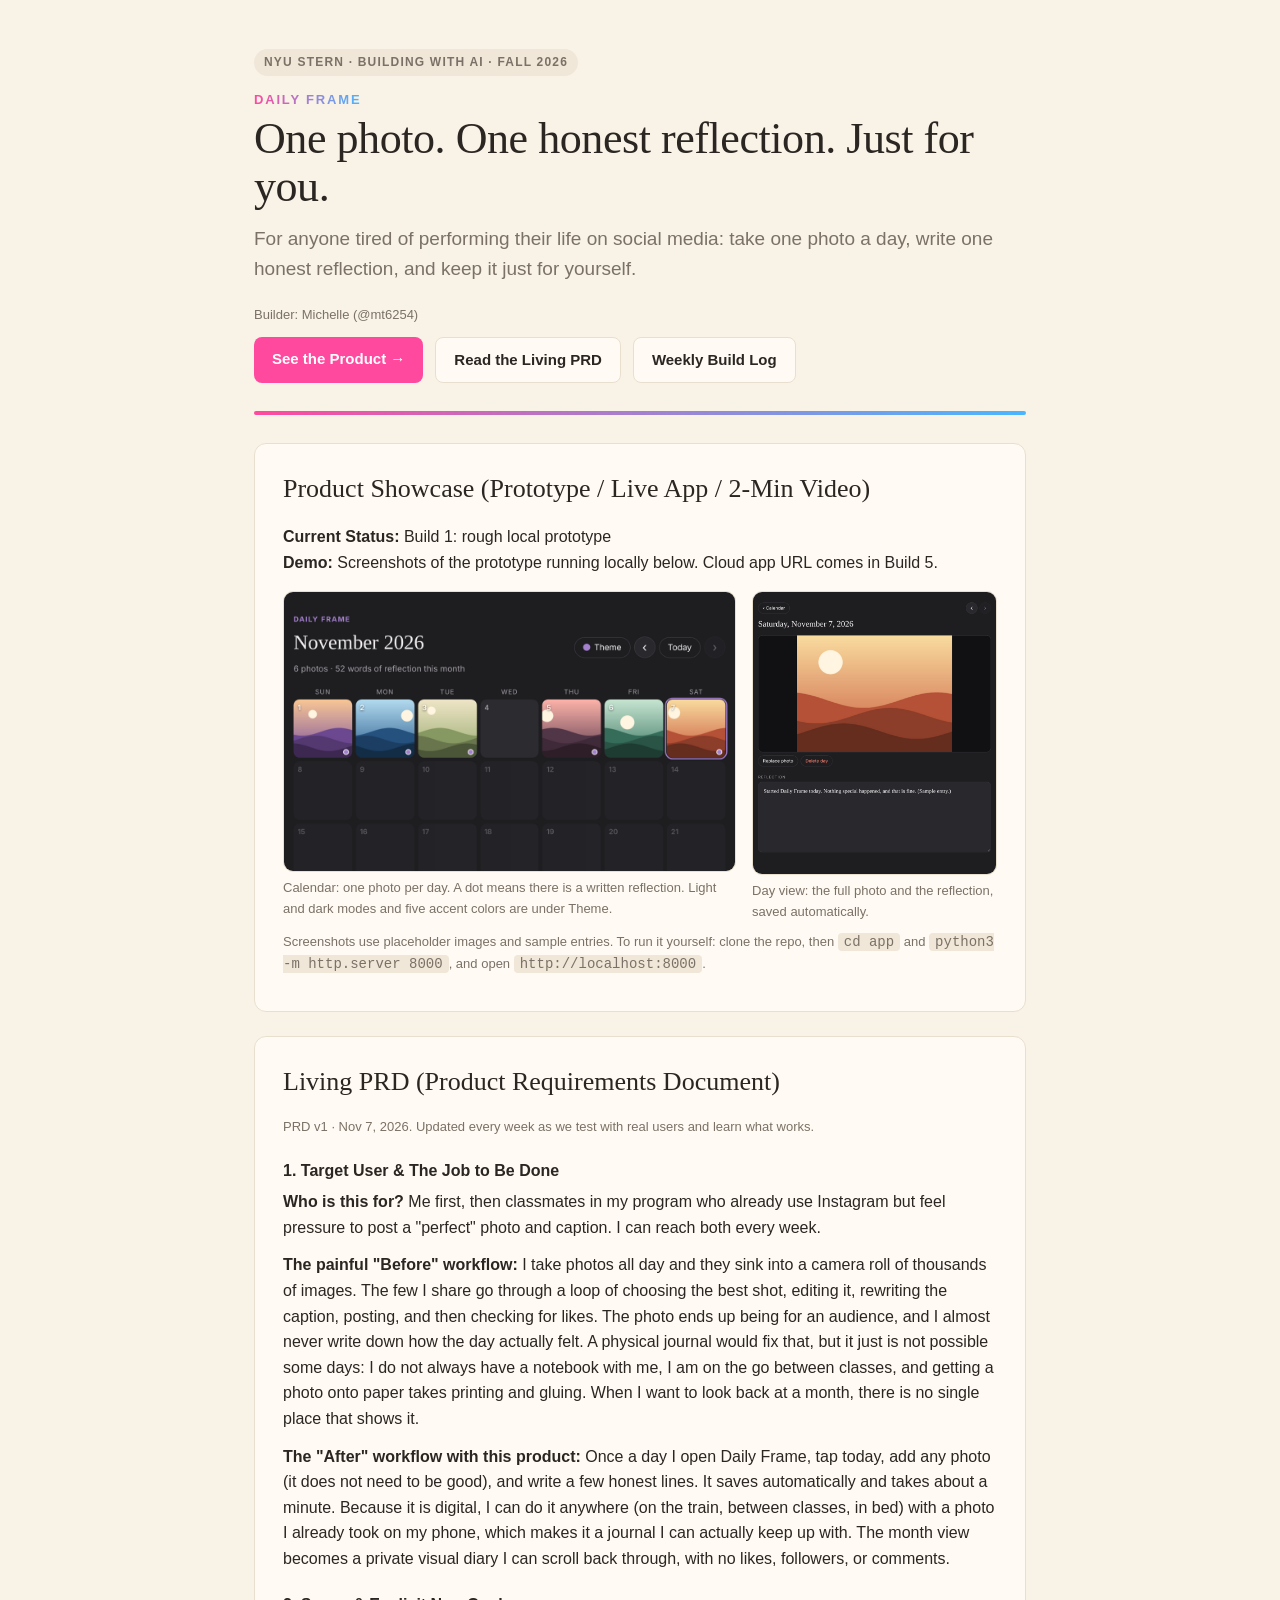
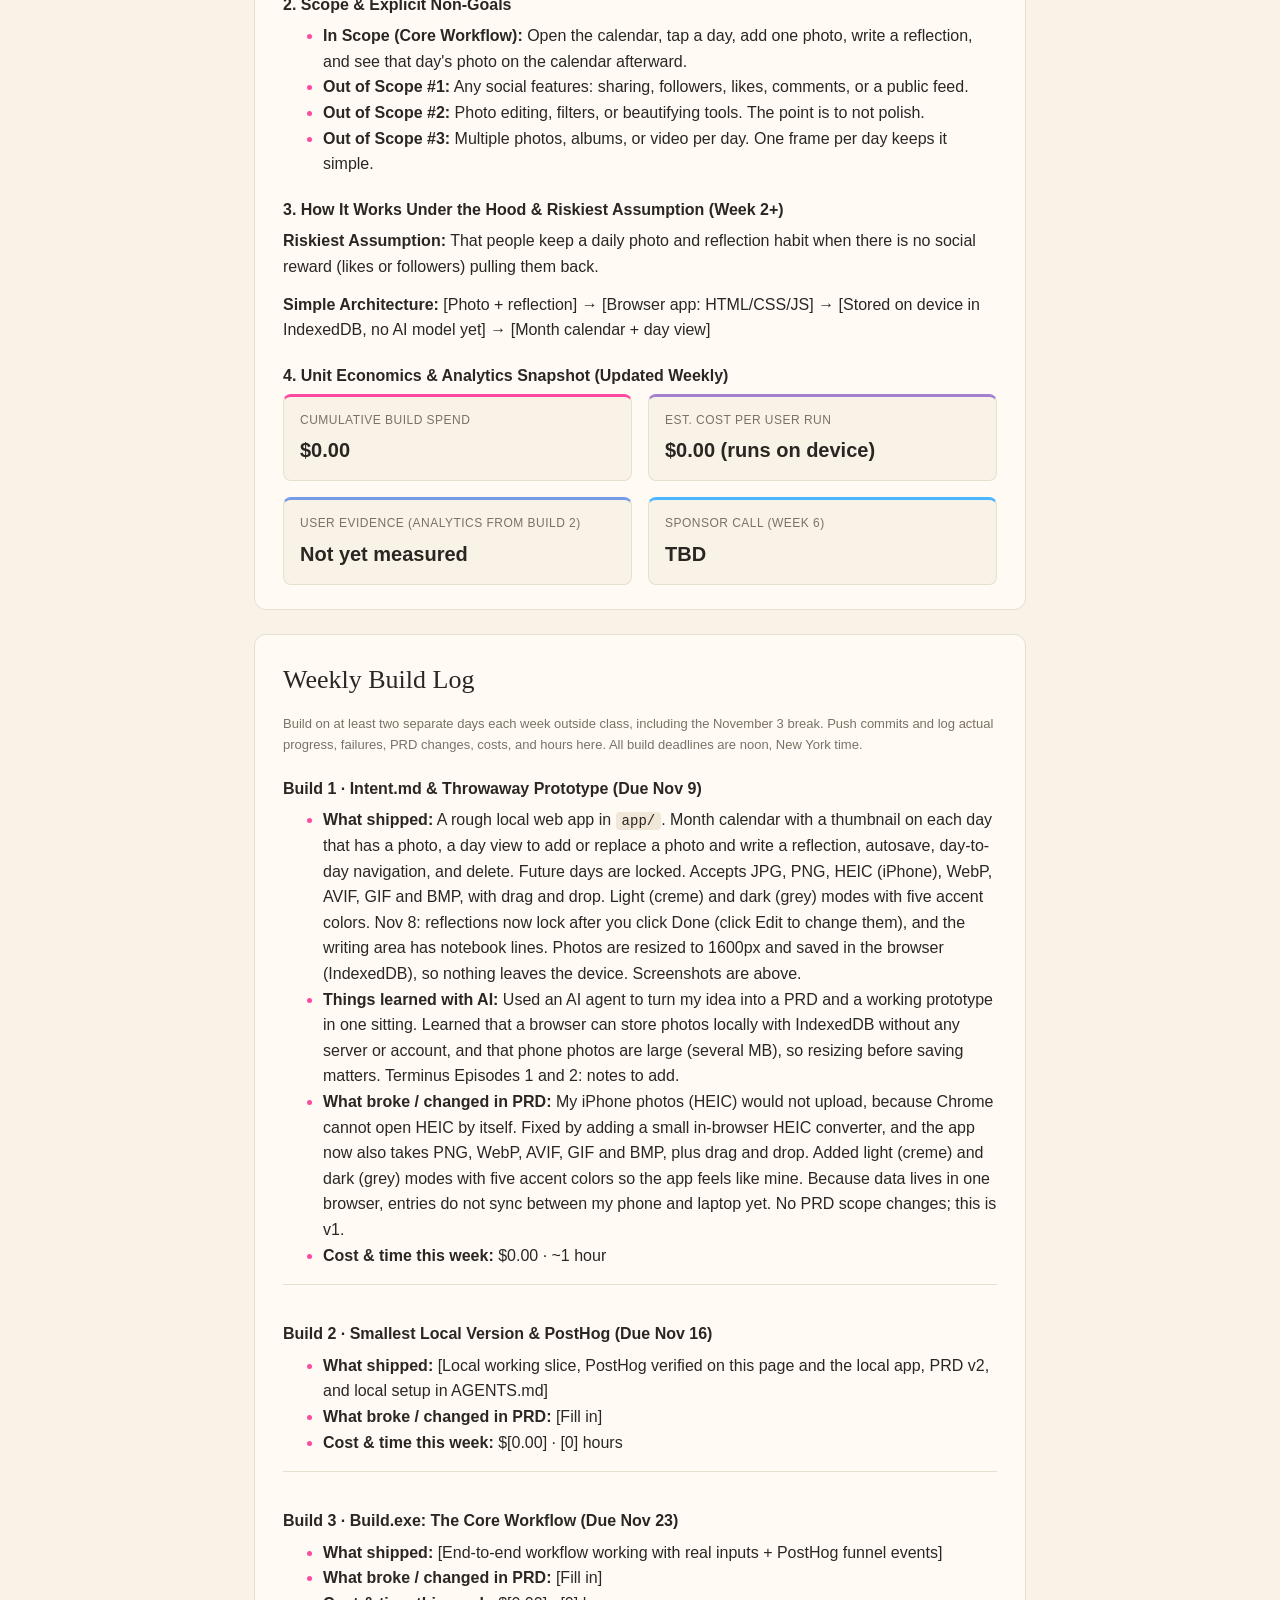
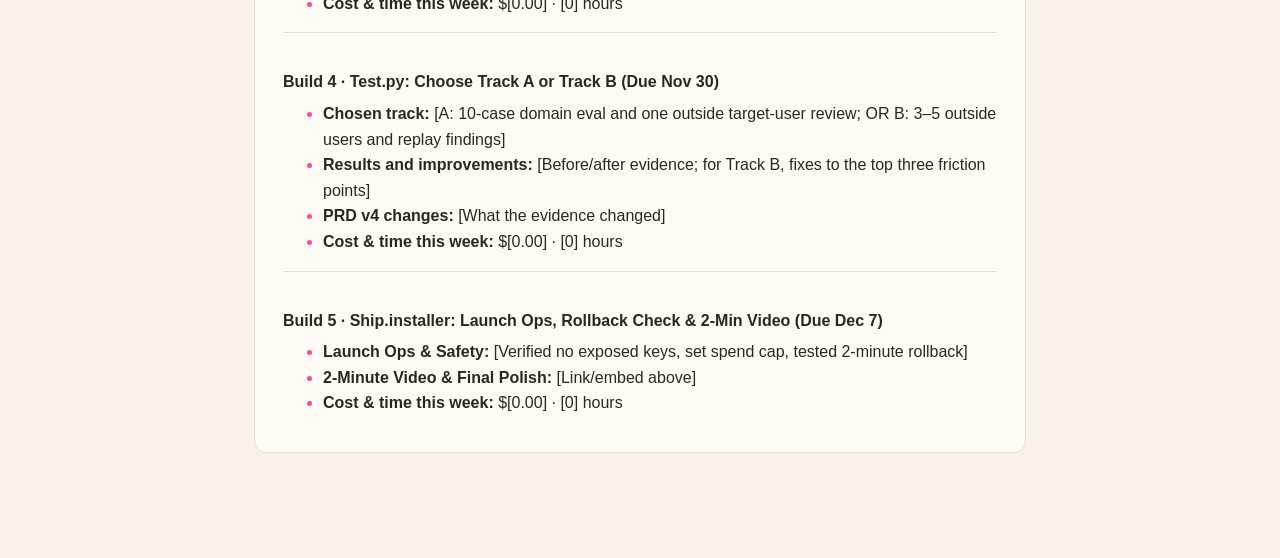
==== docs/index.html @ ed1adffe "Build log: Nov 8 reflection lock and notebook lines" ====
<!DOCTYPE html>
<html lang="en">
<head>
<meta charset="UTF-8" />
<meta name="viewport" content="width=device-width, initial-scale=1.0" />
<title>Daily Frame · Building with AI (Fall 2026)</title>

<!-- Week 1: create your PostHog account only.
Build 2: paste your project's current PostHog web snippet here,
then install analytics in the local app and verify events. -->

<style>
/* Matches the Daily Frame app: creme light mode, dark grey dark mode,
   palette https://coolors.co/ff499e-d264b6-a480cf-779be7-49b6ff */
:root {
--pink: #FF499E;
--orchid: #D264B6;
--lavender: #A480CF;
--blue: #779BE7;
--sky: #49B6FF;
--rainbow: linear-gradient(90deg, var(--pink), var(--orchid), var(--lavender), var(--blue), var(--sky));
--bg: #f8f2e7;
--card: #fffbf4;
--text: #2b2622;
--muted: #7b7166;
--border: #e9dfcf;
--accent: var(--pink);
--tag-bg: #f0e7d8;
--code-bg: #f0e7d8;
--btn-text: #fff;
color-scheme: light;
}
@media (prefers-color-scheme: dark) {
:root {
--bg: #1e1e21;
--card: #29292d;
--text: #f2eff1;
--muted: #a39ea6;
--border: #3a3a40;
--tag-bg: #2b2b30;
--code-bg: #34343a;
--btn-text: #1e1e21;
color-scheme: dark;
}
}
* { box-sizing: border-box; }
body {
margin: 0;
font-family: -apple-system, BlinkMacSystemFont, "DM Sans", "Segoe UI", Roboto, sans-serif;
background: var(--bg);
color: var(--text);
line-height: 1.6;
}
.container {
max-width: 820px;
margin: 0 auto;
padding: 48px 24px 80px;
}
header {
padding-bottom: 28px;
}
.eyebrow {
display: inline-block;
font-size: 12px;
font-weight: 700;
text-transform: uppercase;
letter-spacing: 0.1em;
background: var(--tag-bg);
color: var(--muted);
padding: 4px 10px;
border-radius: 999px;
margin-bottom: 14px;
}
.brand {
display: block;
font-size: 13px;
font-weight: 700;
letter-spacing: 0.14em;
text-transform: uppercase;
background: var(--rainbow);
-webkit-background-clip: text;
background-clip: text;
color: transparent;
width: fit-content;
margin-bottom: 4px;
}
h1, h2 {
font-family: Georgia, "Times New Roman", serif;
font-weight: 400;
}
h1 {
font-size: 44px;
line-height: 1.1;
margin: 0 0 12px;
letter-spacing: -0.01em;
}
.rainbow-bar {
height: 4px;
border-radius: 999px;
background: var(--rainbow);
margin-bottom: 28px;
}
.tagline {
font-size: 19px;
color: var(--muted);
margin: 0 0 20px;
}
.cta-row {
display: flex;
gap: 12px;
flex-wrap: wrap;
}
.btn {
display: inline-block;
padding: 10px 18px;
border-radius: 8px;
font-weight: 600;
font-size: 15px;
text-decoration: none;
background: var(--accent);
color: var(--btn-text);
font-weight: 700;
}
.btn-secondary {
background: var(--card);
color: var(--text);
border: 1px solid var(--border);
}
section {
background: var(--card);
border: 1px solid var(--border);
border-radius: 12px;
padding: 24px 28px;
margin-bottom: 24px;
}
h2 {
font-size: 26px;
margin: 0 0 14px;
}
h3 {
font-size: 16px;
margin: 20px 0 6px;
}
p, ul {
margin: 0 0 12px;
color: var(--text);
}
a { color: var(--accent); }
li::marker { color: var(--accent); }
.grid-2 {
display: grid;
grid-template-columns: repeat(auto-fit, minmax(240px, 1fr));
gap: 16px;
}
.stat-box {
border: 1px solid var(--border);
border-radius: 8px;
padding: 14px 16px;
background: var(--bg);
}
.stat-label {
font-size: 12px;
color: var(--muted);
text-transform: uppercase;
letter-spacing: 0.04em;
}
.stat-value {
font-size: 20px;
font-weight: 700;
margin-top: 4px;
}
.log-entry {
border-top: 1px solid var(--border);
padding-top: 16px;
margin-top: 16px;
}
.log-entry:first-of-type {
border-top: none;
padding-top: 0;
margin-top: 0;
}
.meta {
font-size: 13px;
color: var(--muted);
}
.shots {
display: grid;
grid-template-columns: repeat(auto-fit, minmax(240px, 1fr));
gap: 16px;
margin: 16px 0 8px;
}
.shots figure { margin: 0; }
.shots img {
width: 100%;
border: 1px solid var(--border);
border-radius: 10px;
display: block;
}
.shots figcaption { font-size: 13px; color: var(--muted); margin-top: 6px; }
code { background: var(--code-bg); padding: 1px 6px; border-radius: 4px; font-size: 14px; }
.stat-box:nth-child(1) { border-top: 3px solid var(--pink); }
.stat-box:nth-child(2) { border-top: 3px solid var(--lavender); }
.stat-box:nth-child(3) { border-top: 3px solid var(--blue); }
.stat-box:nth-child(4) { border-top: 3px solid var(--sky); }
.shots-pair { grid-template-columns: 1.85fr 1fr; align-items: start; }
@media (max-width: 600px) { .shots-pair { grid-template-columns: 1fr; } }
.shot-wide { margin: 16px 0 8px; }
.shot-wide img { width: 100%; border: 1px solid var(--border); border-radius: 10px; display: block; }
.shot-wide figcaption { font-size: 13px; color: var(--muted); margin-top: 6px; }
@media (max-width: 480px) {
h1 { font-size: 34px; }
section { padding: 20px 18px; }
}
</style>
</head>
<body>
<div class="container">
<!-- HERO / PRODUCT PITCH -->
<header>
<span class="eyebrow">NYU Stern · Building with AI · Fall 2026</span>
<span class="brand">Daily Frame</span>
<h1>One photo. One honest reflection. Just for you.</h1>
<p class="tagline">For anyone tired of performing their life on social media: take one photo a day, write one honest reflection, and keep it just for yourself.</p>
<p class="meta">Builder: Michelle (@mt6254)</p>
<div class="cta-row">
<a class="btn" href="#live-demo" onclick="window.posthog && posthog.capture('clicked_try_product')">See the Product →</a>
<a class="btn btn-secondary" href="#prd">Read the Living PRD</a>
<a class="btn btn-secondary" href="#build-log">Weekly Build Log</a>
</div>
</header>
<div class="rainbow-bar"></div>

<!-- DEMO / SCREENSHOT / VIDEO SHOWCASE -->
<section id="live-demo">
<h2>Product Showcase (Prototype / Live App / 2-Min Video)</h2>
<p>
<strong>Current Status:</strong> Build 1: rough local prototype<br />
<strong>Demo:</strong> Screenshots of the prototype running locally below. Cloud app URL comes in Build 5.
</p>
<div class="shots shots-pair">
<figure>
<a href="app-calendar-dark.png"><img src="app-calendar-dark.png" alt="Daily Frame calendar landing page in dark mode, showing a photo thumbnail on each day that has an entry" /></a>
<figcaption>Calendar: one photo per day. A dot means there is a written reflection. Light and dark modes and five accent colors are under Theme.</figcaption>
</figure>
<figure>
<a href="app-day-dark.png"><img src="app-day-dark.png" alt="Daily Frame day view in dark mode showing the full photo with a reflection underneath" /></a>
<figcaption>Day view: the full photo and the reflection, saved automatically.</figcaption>
</figure>
</div>
<p class="meta">Screenshots use placeholder images and sample entries. To run it yourself: clone the repo, then <code>cd app</code> and <code>python3 -m http.server 8000</code>, and open <code>http://localhost:8000</code>.</p>
</section>

<!-- LIVING PRD (Updated every week!) -->
<section id="prd">
<h2>Living PRD (Product Requirements Document)</h2>
<p class="meta">PRD v1 · Nov 7, 2026. Updated every week as we test with real users and learn what works.</p>

<h3>1. Target User & The Job to Be Done</h3>
<p><strong>Who is this for?</strong> Me first, then classmates in my program who already use Instagram but feel pressure to post a "perfect" photo and caption. I can reach both every week.</p>
<p><strong>The painful "Before" workflow:</strong> I take photos all day and they sink into a camera roll of thousands of images. The few I share go through a loop of choosing the best shot, editing it, rewriting the caption, posting, and then checking for likes. The photo ends up being for an audience, and I almost never write down how the day actually felt. A physical journal would fix that, but it just is not possible some days: I do not always have a notebook with me, I am on the go between classes, and getting a photo onto paper takes printing and gluing. When I want to look back at a month, there is no single place that shows it.</p>
<p><strong>The "After" workflow with this product:</strong> Once a day I open Daily Frame, tap today, add any photo (it does not need to be good), and write a few honest lines. It saves automatically and takes about a minute. Because it is digital, I can do it anywhere (on the train, between classes, in bed) with a photo I already took on my phone, which makes it a journal I can actually keep up with. The month view becomes a private visual diary I can scroll back through, with no likes, followers, or comments.</p>

<h3>2. Scope & Explicit Non-Goals</h3>
<ul>
<li><strong>In Scope (Core Workflow):</strong> Open the calendar, tap a day, add one photo, write a reflection, and see that day's photo on the calendar afterward.</li>
<li><strong>Out of Scope #1:</strong> Any social features: sharing, followers, likes, comments, or a public feed.</li>
<li><strong>Out of Scope #2:</strong> Photo editing, filters, or beautifying tools. The point is to not polish.</li>
<li><strong>Out of Scope #3:</strong> Multiple photos, albums, or video per day. One frame per day keeps it simple.</li>
</ul>

<h3>3. How It Works Under the Hood & Riskiest Assumption (Week 2+)</h3>
<p><strong>Riskiest Assumption:</strong> That people keep a daily photo and reflection habit when there is no social reward (likes or followers) pulling them back.</p>
<p><strong>Simple Architecture:</strong> [Photo + reflection] → [Browser app: HTML/CSS/JS] → [Stored on device in IndexedDB, no AI model yet] → [Month calendar + day view]</p>

<h3>4. Unit Economics & Analytics Snapshot (Updated Weekly)</h3>
<div class="grid-2">
<div class="stat-box">
<div class="stat-label">Cumulative Build Spend</div>
<div class="stat-value">$0.00</div>
</div>
<div class="stat-box">
<div class="stat-label">Est. Cost Per User Run</div>
<div class="stat-value">$0.00 (runs on device)</div>
</div>
<div class="stat-box">
<div class="stat-label">User Evidence (Analytics from Build 2)</div>
<div class="stat-value">Not yet measured</div>
</div>
<div class="stat-box">
<div class="stat-label">Sponsor Call (Week 6)</div>
<div class="stat-value">TBD</div>
</div>
</div>
</section>

<!-- WEEKLY BUILD LOG (Updated at least twice a week via Git commits) -->
<section id="build-log">
<h2>Weekly Build Log</h2>
<p class="meta">Build on at least two separate days each week outside class, including the November 3 break. Push commits and log actual progress, failures, PRD changes, costs, and hours here. All build deadlines are noon, New York time.</p>

<div class="log-entry">
<h3>Build 1 · Intent.md & Throwaway Prototype (Due Nov 9)</h3>
<ul>
<li><strong>What shipped:</strong> A rough local web app in <code>app/</code>. Month calendar with a thumbnail on each day that has a photo, a day view to add or replace a photo and write a reflection, autosave, day-to-day navigation, and delete. Future days are locked. Accepts JPG, PNG, HEIC (iPhone), WebP, AVIF, GIF and BMP, with drag and drop. Light (creme) and dark (grey) modes with five accent colors. Nov 8: reflections now lock after you click Done (click Edit to change them), and the writing area has notebook lines. Photos are resized to 1600px and saved in the browser (IndexedDB), so nothing leaves the device. Screenshots are above.</li>
<li><strong>Things learned with AI:</strong> Used an AI agent to turn my idea into a PRD and a working prototype in one sitting. Learned that a browser can store photos locally with IndexedDB without any server or account, and that phone photos are large (several MB), so resizing before saving matters. Terminus Episodes 1 and 2: notes to add.</li>
<li><strong>What broke / changed in PRD:</strong> My iPhone photos (HEIC) would not upload, because Chrome cannot open HEIC by itself. Fixed by adding a small in-browser HEIC converter, and the app now also takes PNG, WebP, AVIF, GIF and BMP, plus drag and drop. Added light (creme) and dark (grey) modes with five accent colors so the app feels like mine. Because data lives in one browser, entries do not sync between my phone and laptop yet. No PRD scope changes; this is v1.</li>
<li><strong>Cost & time this week:</strong> $0.00 · ~1 hour</li>
</ul>
</div>

<div class="log-entry">
<h3>Build 2 · Smallest Local Version & PostHog (Due Nov 16)</h3>
<ul>
<li><strong>What shipped:</strong> [Local working slice, PostHog verified on this page and the local app, PRD v2, and local setup in AGENTS.md]</li>
<li><strong>What broke / changed in PRD:</strong> [Fill in]</li>
<li><strong>Cost & time this week:</strong> $[0.00] · [0] hours</li>
</ul>
</div>

<div class="log-entry">
<h3>Build 3 · Build.exe: The Core Workflow (Due Nov 23)</h3>
<ul>
<li><strong>What shipped:</strong> [End-to-end workflow working with real inputs + PostHog funnel events]</li>
<li><strong>What broke / changed in PRD:</strong> [Fill in]</li>
<li><strong>Cost & time this week:</strong> $[0.00] · [0] hours</li>
</ul>
</div>

<div class="log-entry">
<h3>Build 4 · Test.py: Choose Track A or Track B (Due Nov 30)</h3>
<ul>
<li><strong>Chosen track:</strong> [A: 10-case domain eval and one outside target-user review; OR B: 3–5 outside users and replay findings]</li>
<li><strong>Results and improvements:</strong> [Before/after evidence; for Track B, fixes to the top three friction points]</li>
<li><strong>PRD v4 changes:</strong> [What the evidence changed]</li>
<li><strong>Cost & time this week:</strong> $[0.00] · [0] hours</li>
</ul>
</div>

<div class="log-entry">
<h3>Build 5 · Ship.installer: Launch Ops, Rollback Check & 2-Min Video (Due Dec 7)</h3>
<ul>
<li><strong>Launch Ops & Safety:</strong> [Verified no exposed keys, set spend cap, tested 2-minute rollback]</li>
<li><strong>2-Minute Video & Final Polish:</strong> [Link/embed above]</li>
<li><strong>Cost & time this week:</strong> $[0.00] · [0] hours</li>
</ul>
</div>
</section>
</div>
</body>
</html>
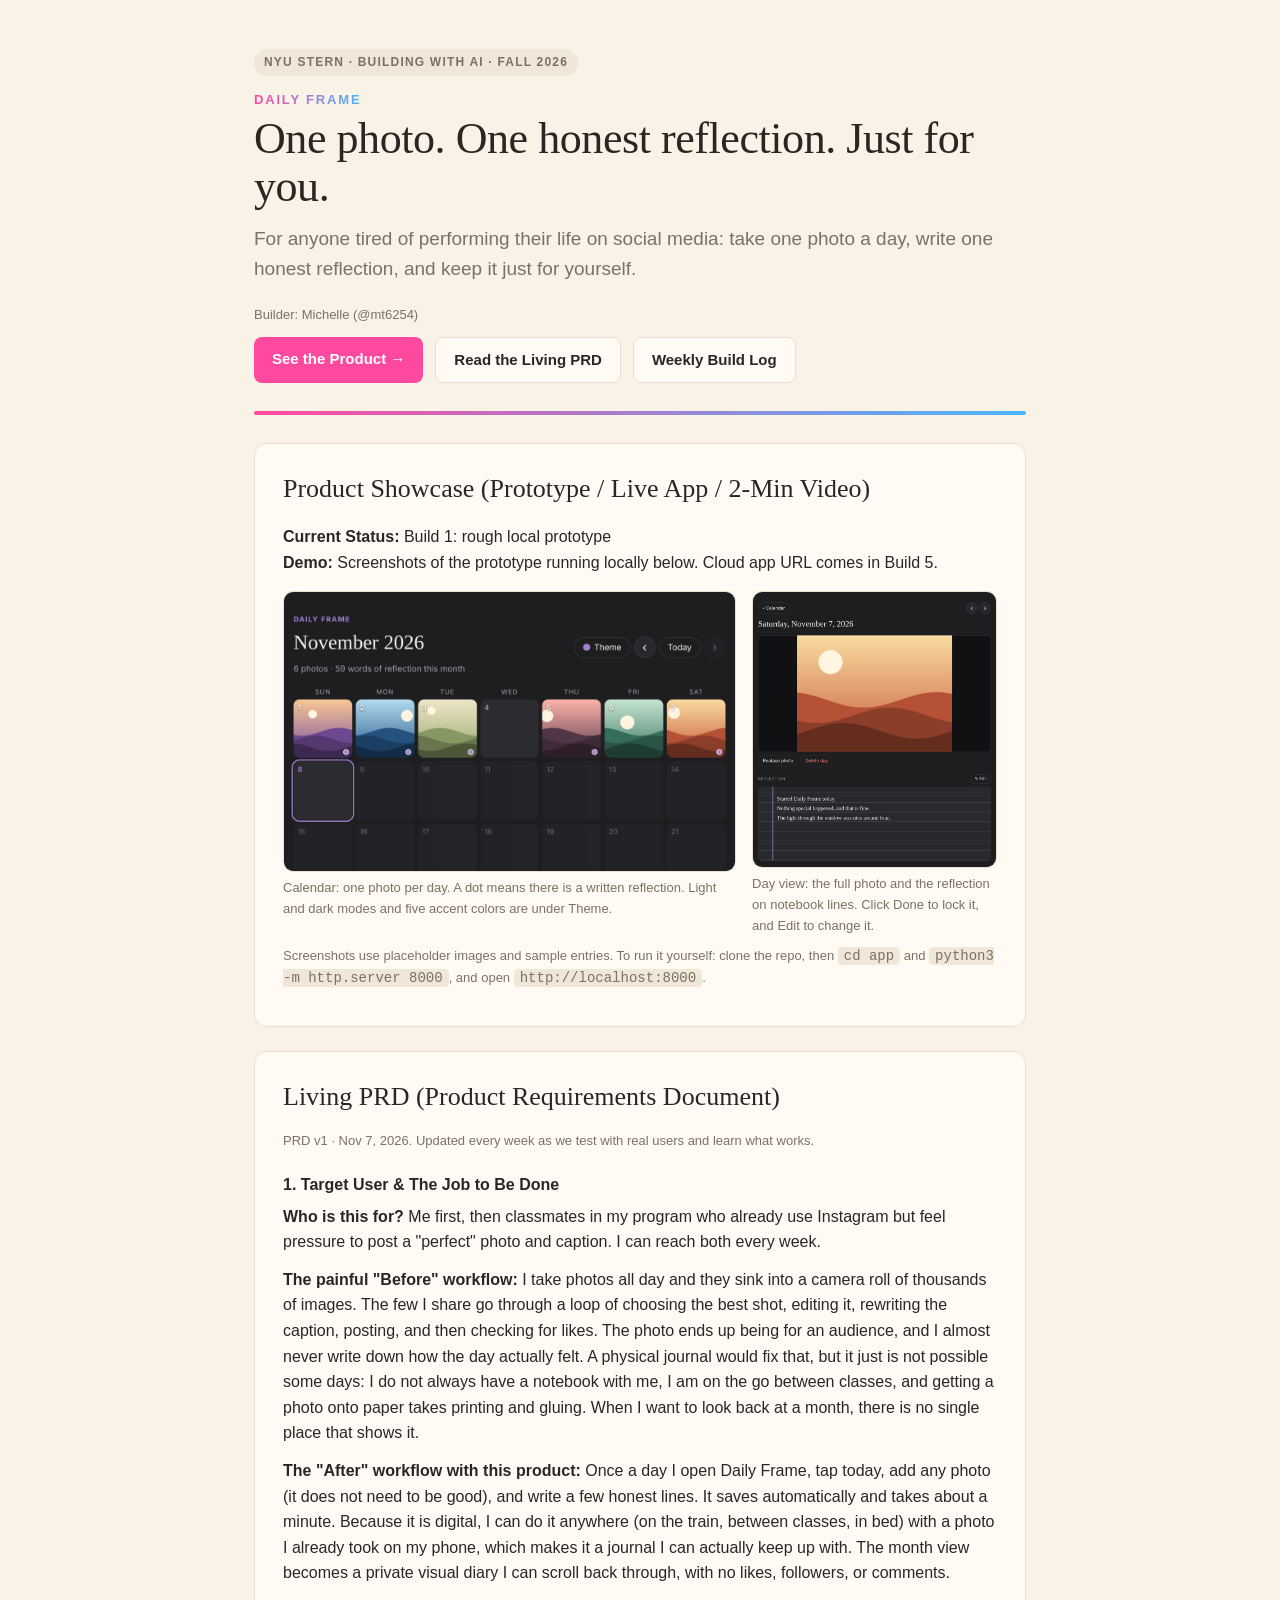
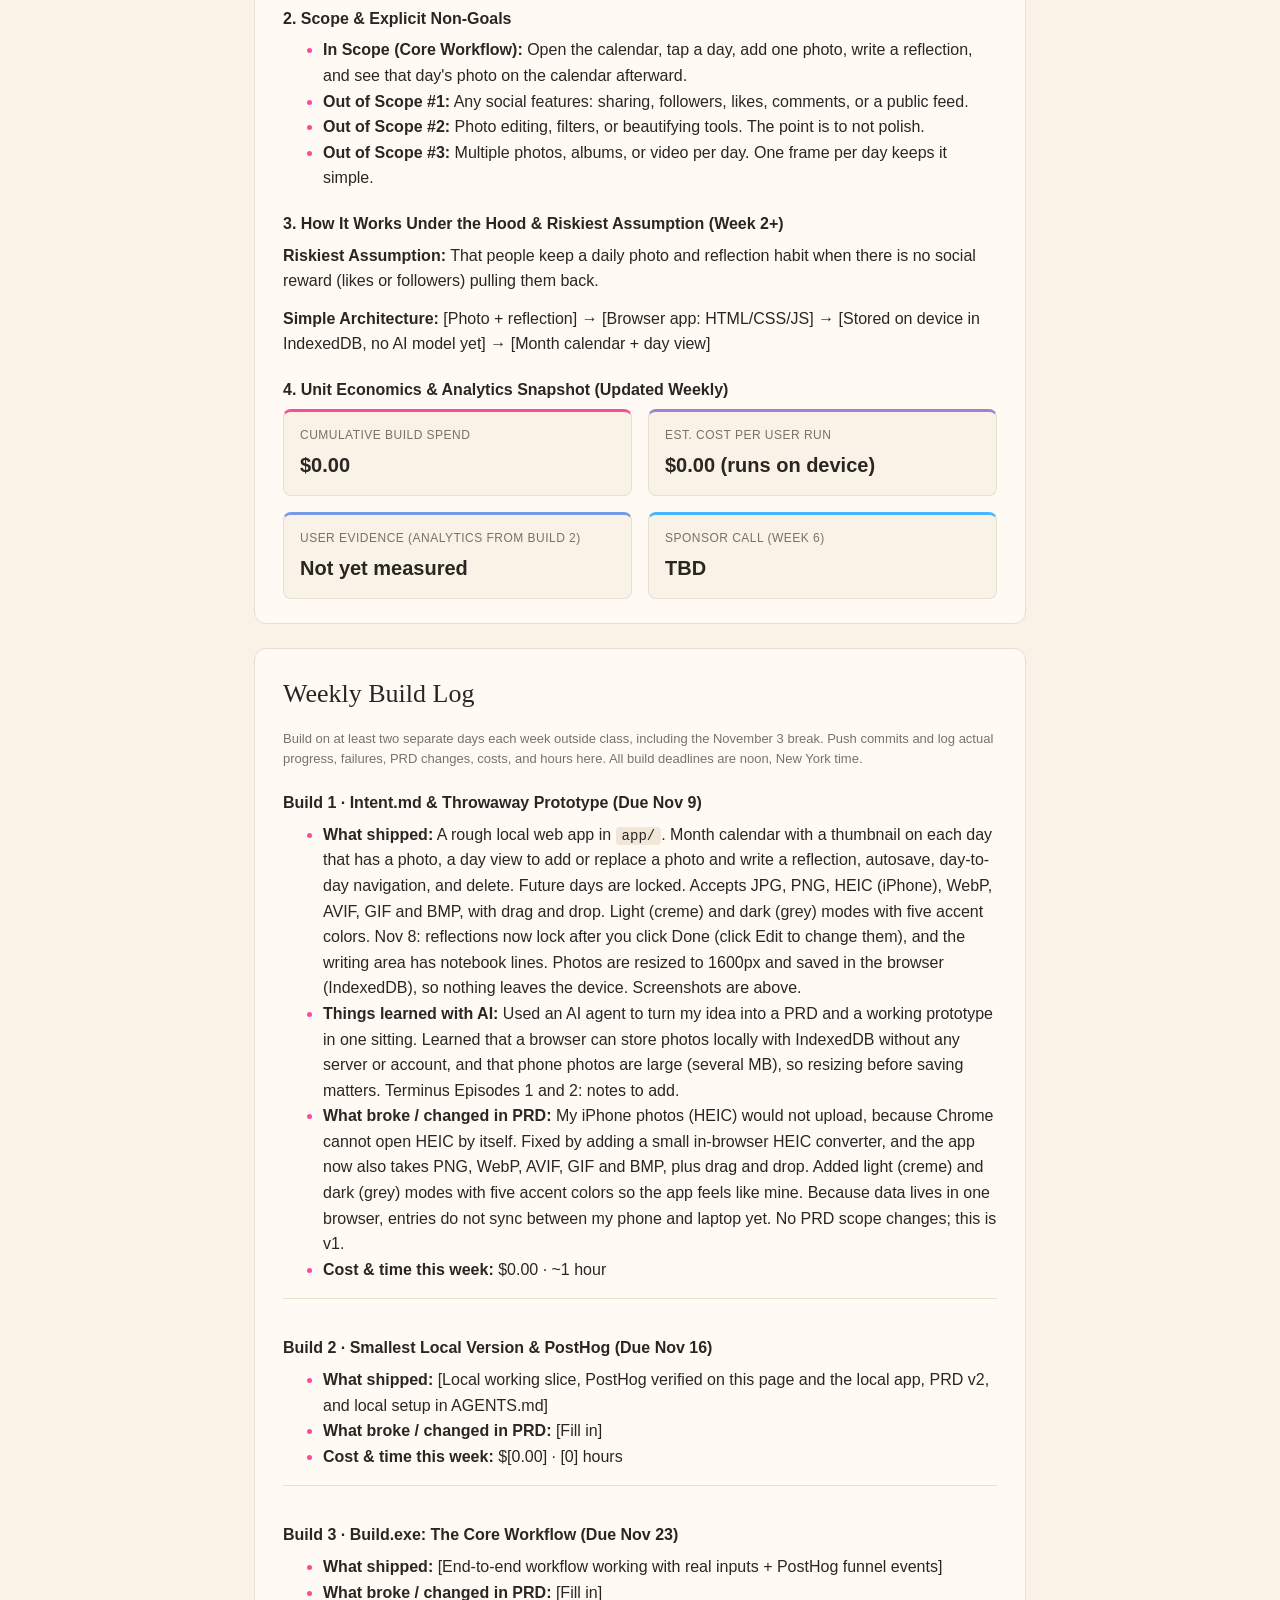
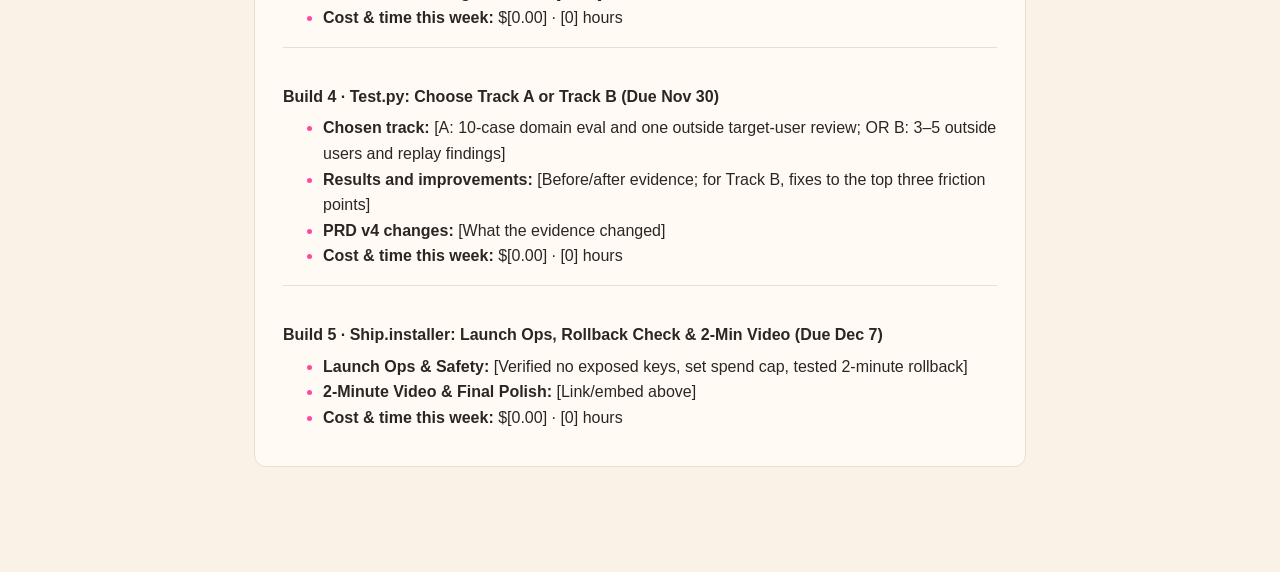
==== commit 0866852e: "Product Page: update screenshots with notebook reflection view" ====
--- a/docs/index.html
+++ b/docs/index.html
@@ -239,12 +239,12 @@
 </p>
 <div class="shots shots-pair">
 <figure>
-<a href="app-calendar-dark.png"><img src="app-calendar-dark.png" alt="Daily Frame calendar landing page in dark mode, showing a photo thumbnail on each day that has an entry" /></a>
+<a href="app-calendar.png"><img src="app-calendar.png" alt="Daily Frame calendar landing page in dark mode, showing a photo thumbnail on each day that has an entry" /></a>
 <figcaption>Calendar: one photo per day. A dot means there is a written reflection. Light and dark modes and five accent colors are under Theme.</figcaption>
 </figure>
 <figure>
-<a href="app-day-dark.png"><img src="app-day-dark.png" alt="Daily Frame day view in dark mode showing the full photo with a reflection underneath" /></a>
-<figcaption>Day view: the full photo and the reflection, saved automatically.</figcaption>
+<a href="app-day-notebook.png"><img src="app-day-notebook.png" alt="Daily Frame day view in dark mode showing the full photo with a reflection underneath" /></a>
+<figcaption>Day view: the full photo and the reflection on notebook lines. Click Done to lock it, and Edit to change it.</figcaption>
 </figure>
 </div>
 <p class="meta">Screenshots use placeholder images and sample entries. To run it yourself: clone the repo, then <code>cd app</code> and <code>python3 -m http.server 8000</code>, and open <code>http://localhost:8000</code>.</p>
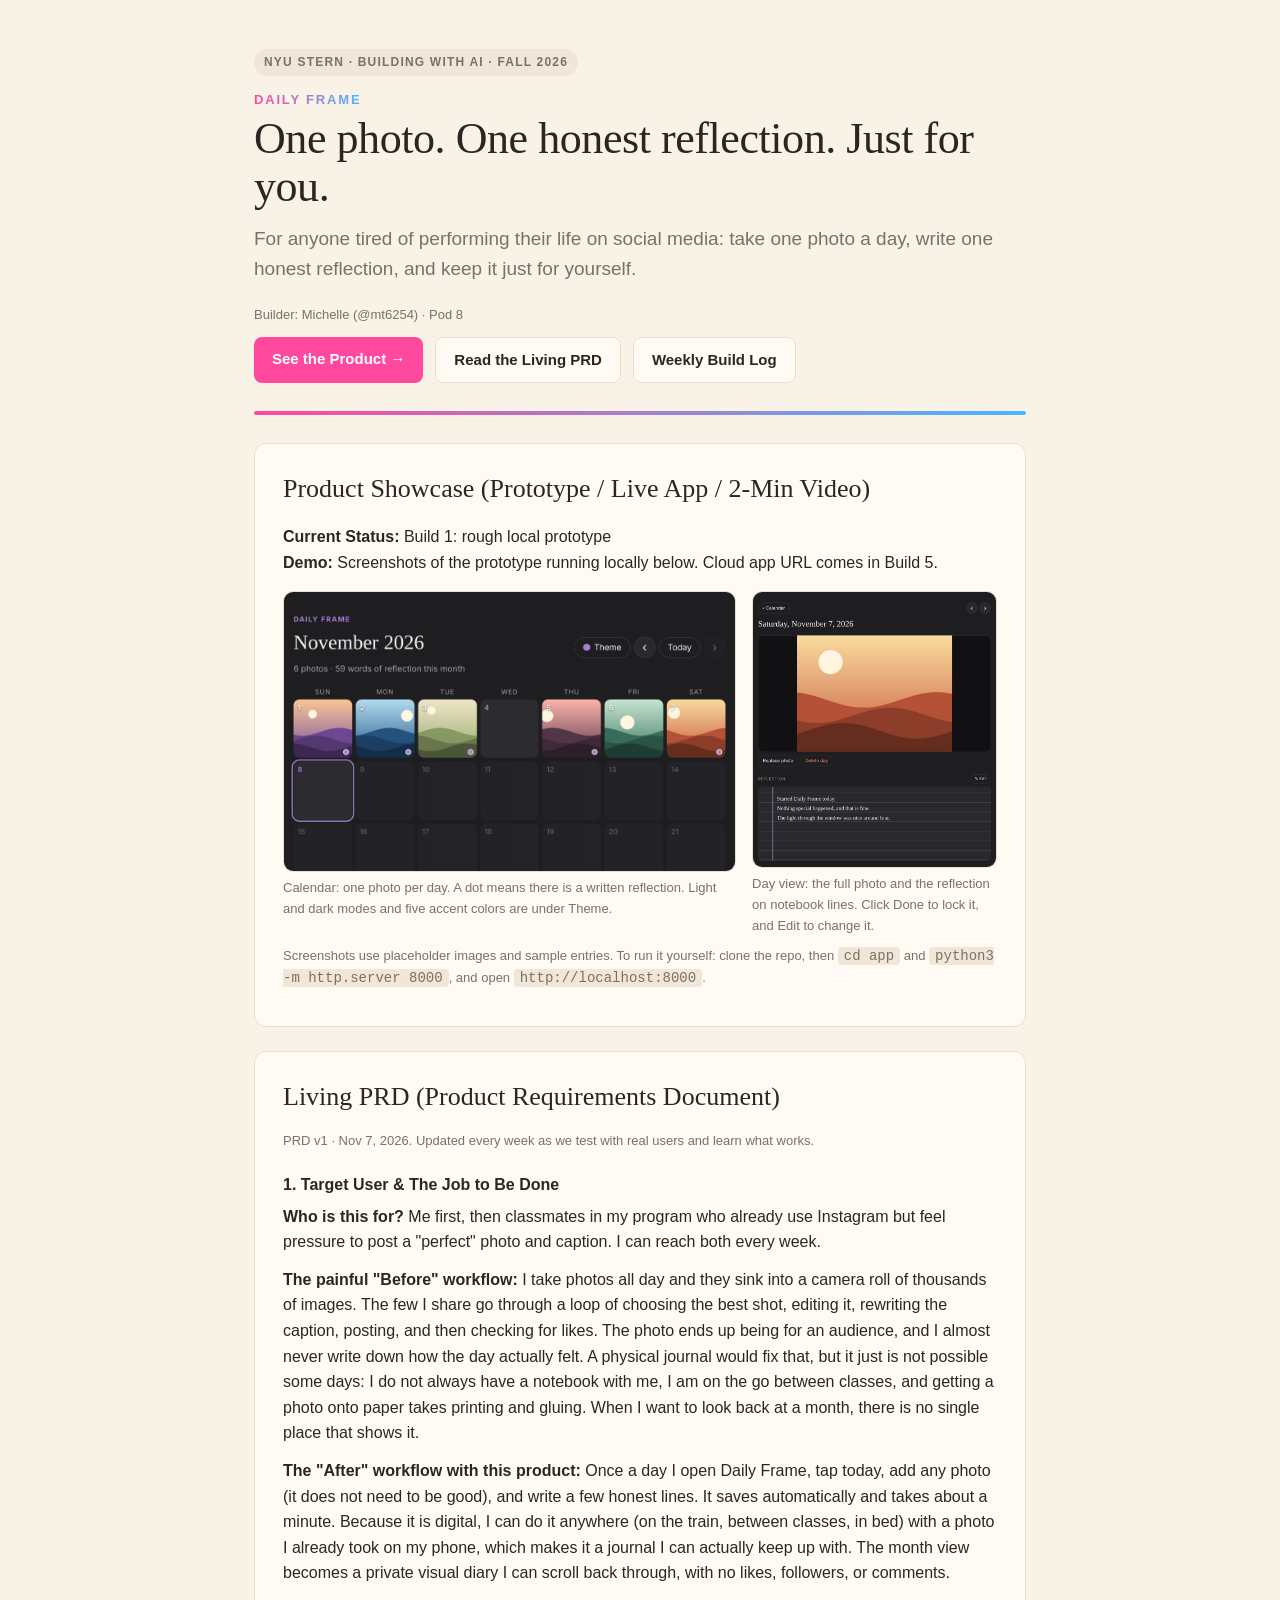
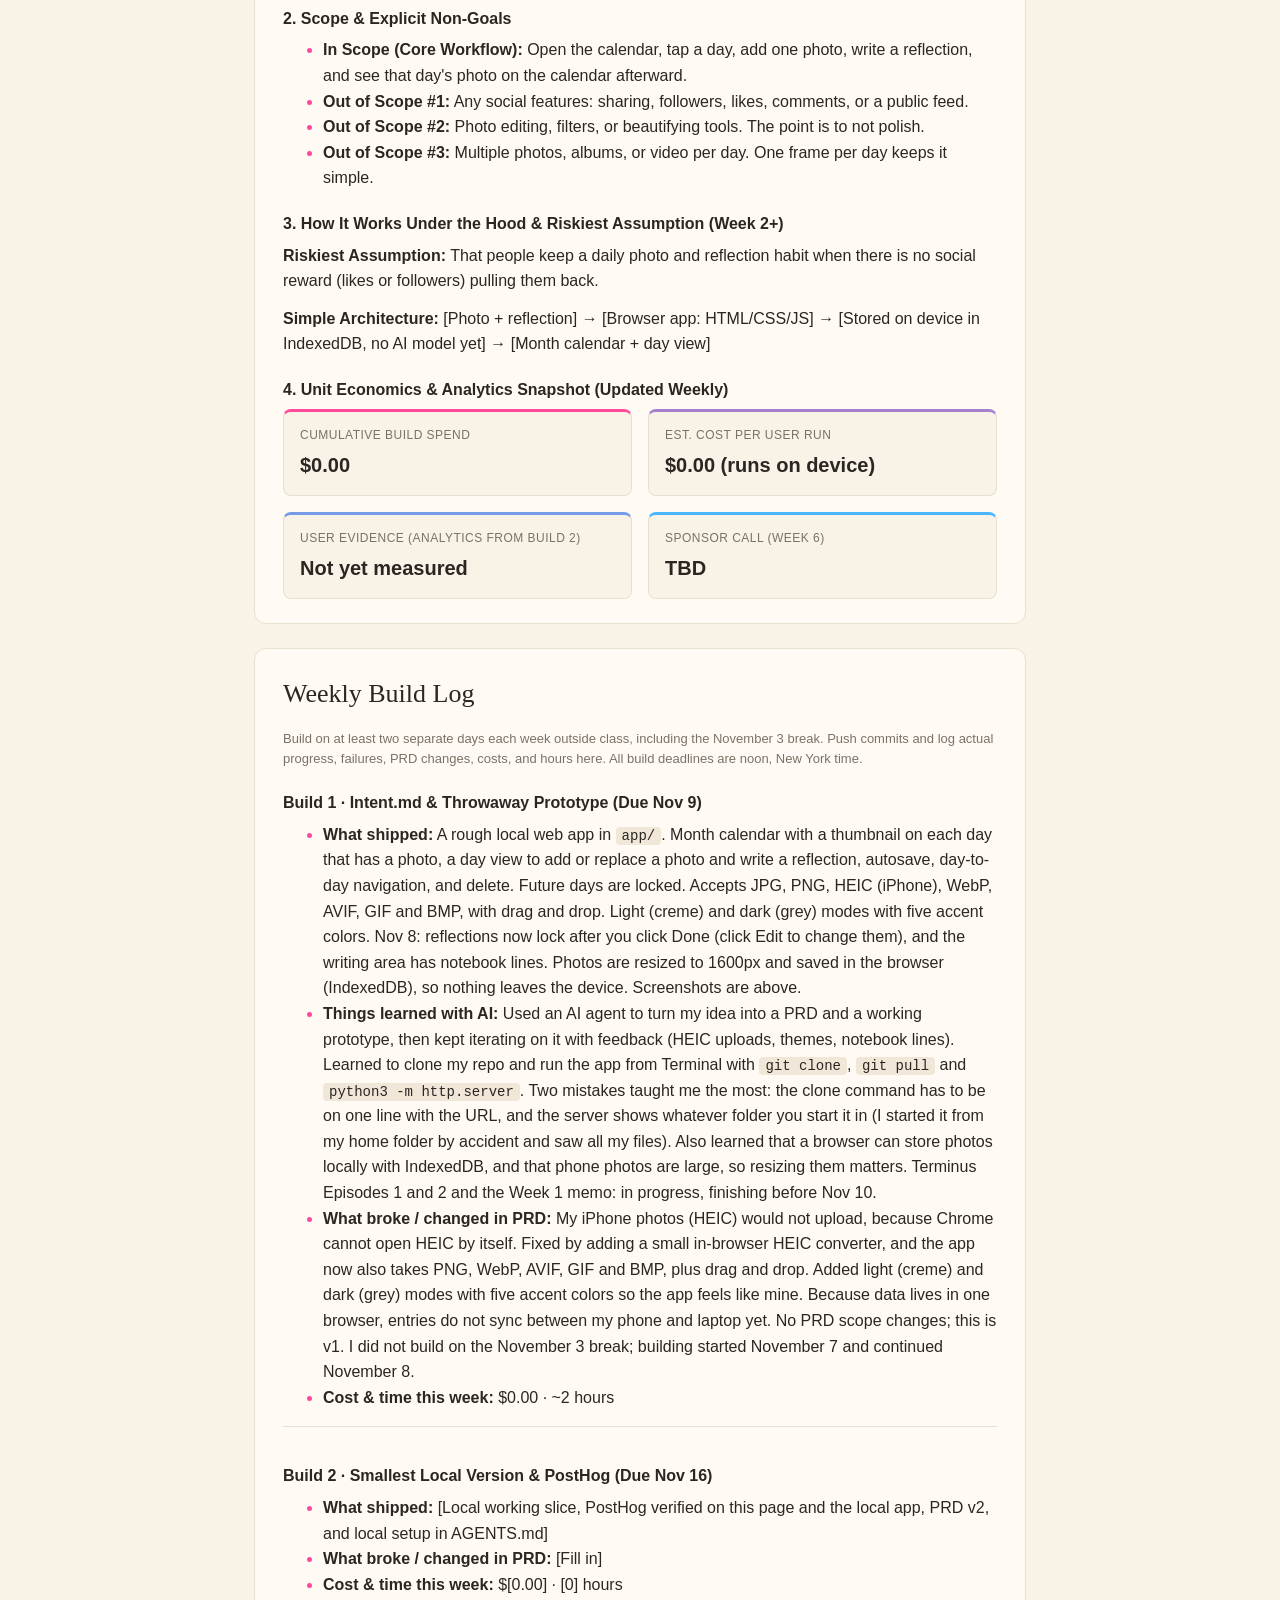
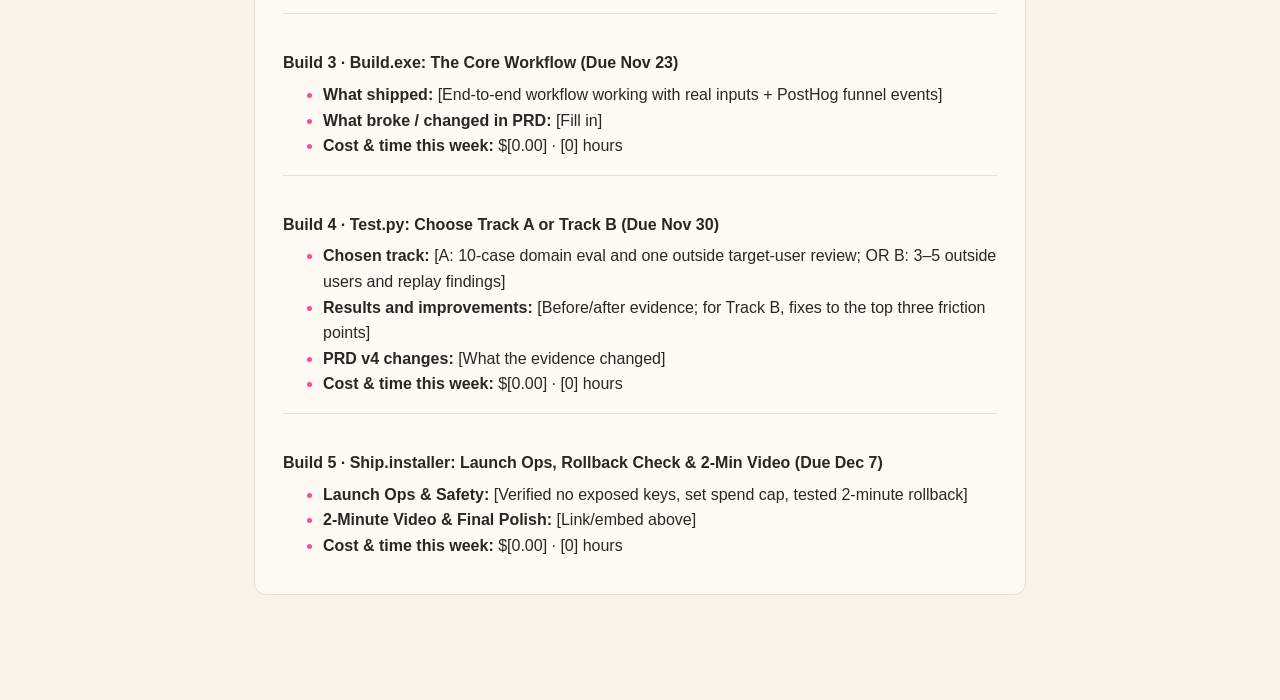
==== commit 03c58690: "Build log: hours, learnings, Nov 3 note; add Pod 8" ====
--- a/docs/index.html
+++ b/docs/index.html
@@ -221,7 +221,7 @@
 <span class="brand">Daily Frame</span>
 <h1>One photo. One honest reflection. Just for you.</h1>
 <p class="tagline">For anyone tired of performing their life on social media: take one photo a day, write one honest reflection, and keep it just for yourself.</p>
-<p class="meta">Builder: Michelle (@mt6254)</p>
+<p class="meta">Builder: Michelle (@mt6254) · Pod 8</p>
 <div class="cta-row">
 <a class="btn" href="#live-demo" onclick="window.posthog && posthog.capture('clicked_try_product')">See the Product →</a>
 <a class="btn btn-secondary" href="#prd">Read the Living PRD</a>
@@ -302,9 +302,9 @@
 <h3>Build 1 · Intent.md & Throwaway Prototype (Due Nov 9)</h3>
 <ul>
 <li><strong>What shipped:</strong> A rough local web app in <code>app/</code>. Month calendar with a thumbnail on each day that has a photo, a day view to add or replace a photo and write a reflection, autosave, day-to-day navigation, and delete. Future days are locked. Accepts JPG, PNG, HEIC (iPhone), WebP, AVIF, GIF and BMP, with drag and drop. Light (creme) and dark (grey) modes with five accent colors. Nov 8: reflections now lock after you click Done (click Edit to change them), and the writing area has notebook lines. Photos are resized to 1600px and saved in the browser (IndexedDB), so nothing leaves the device. Screenshots are above.</li>
-<li><strong>Things learned with AI:</strong> Used an AI agent to turn my idea into a PRD and a working prototype in one sitting. Learned that a browser can store photos locally with IndexedDB without any server or account, and that phone photos are large (several MB), so resizing before saving matters. Terminus Episodes 1 and 2: notes to add.</li>
-<li><strong>What broke / changed in PRD:</strong> My iPhone photos (HEIC) would not upload, because Chrome cannot open HEIC by itself. Fixed by adding a small in-browser HEIC converter, and the app now also takes PNG, WebP, AVIF, GIF and BMP, plus drag and drop. Added light (creme) and dark (grey) modes with five accent colors so the app feels like mine. Because data lives in one browser, entries do not sync between my phone and laptop yet. No PRD scope changes; this is v1.</li>
-<li><strong>Cost & time this week:</strong> $0.00 · ~1 hour</li>
+<li><strong>Things learned with AI:</strong> Used an AI agent to turn my idea into a PRD and a working prototype, then kept iterating on it with feedback (HEIC uploads, themes, notebook lines). Learned to clone my repo and run the app from Terminal with <code>git clone</code>, <code>git pull</code> and <code>python3 -m http.server</code>. Two mistakes taught me the most: the clone command has to be on one line with the URL, and the server shows whatever folder you start it in (I started it from my home folder by accident and saw all my files). Also learned that a browser can store photos locally with IndexedDB, and that phone photos are large, so resizing them matters. Terminus Episodes 1 and 2 and the Week 1 memo: in progress, finishing before Nov 10.</li>
+<li><strong>What broke / changed in PRD:</strong> My iPhone photos (HEIC) would not upload, because Chrome cannot open HEIC by itself. Fixed by adding a small in-browser HEIC converter, and the app now also takes PNG, WebP, AVIF, GIF and BMP, plus drag and drop. Added light (creme) and dark (grey) modes with five accent colors so the app feels like mine. Because data lives in one browser, entries do not sync between my phone and laptop yet. No PRD scope changes; this is v1. I did not build on the November 3 break; building started November 7 and continued November 8.</li>
+<li><strong>Cost & time this week:</strong> $0.00 · ~2 hours</li>
 </ul>
 </div>
 
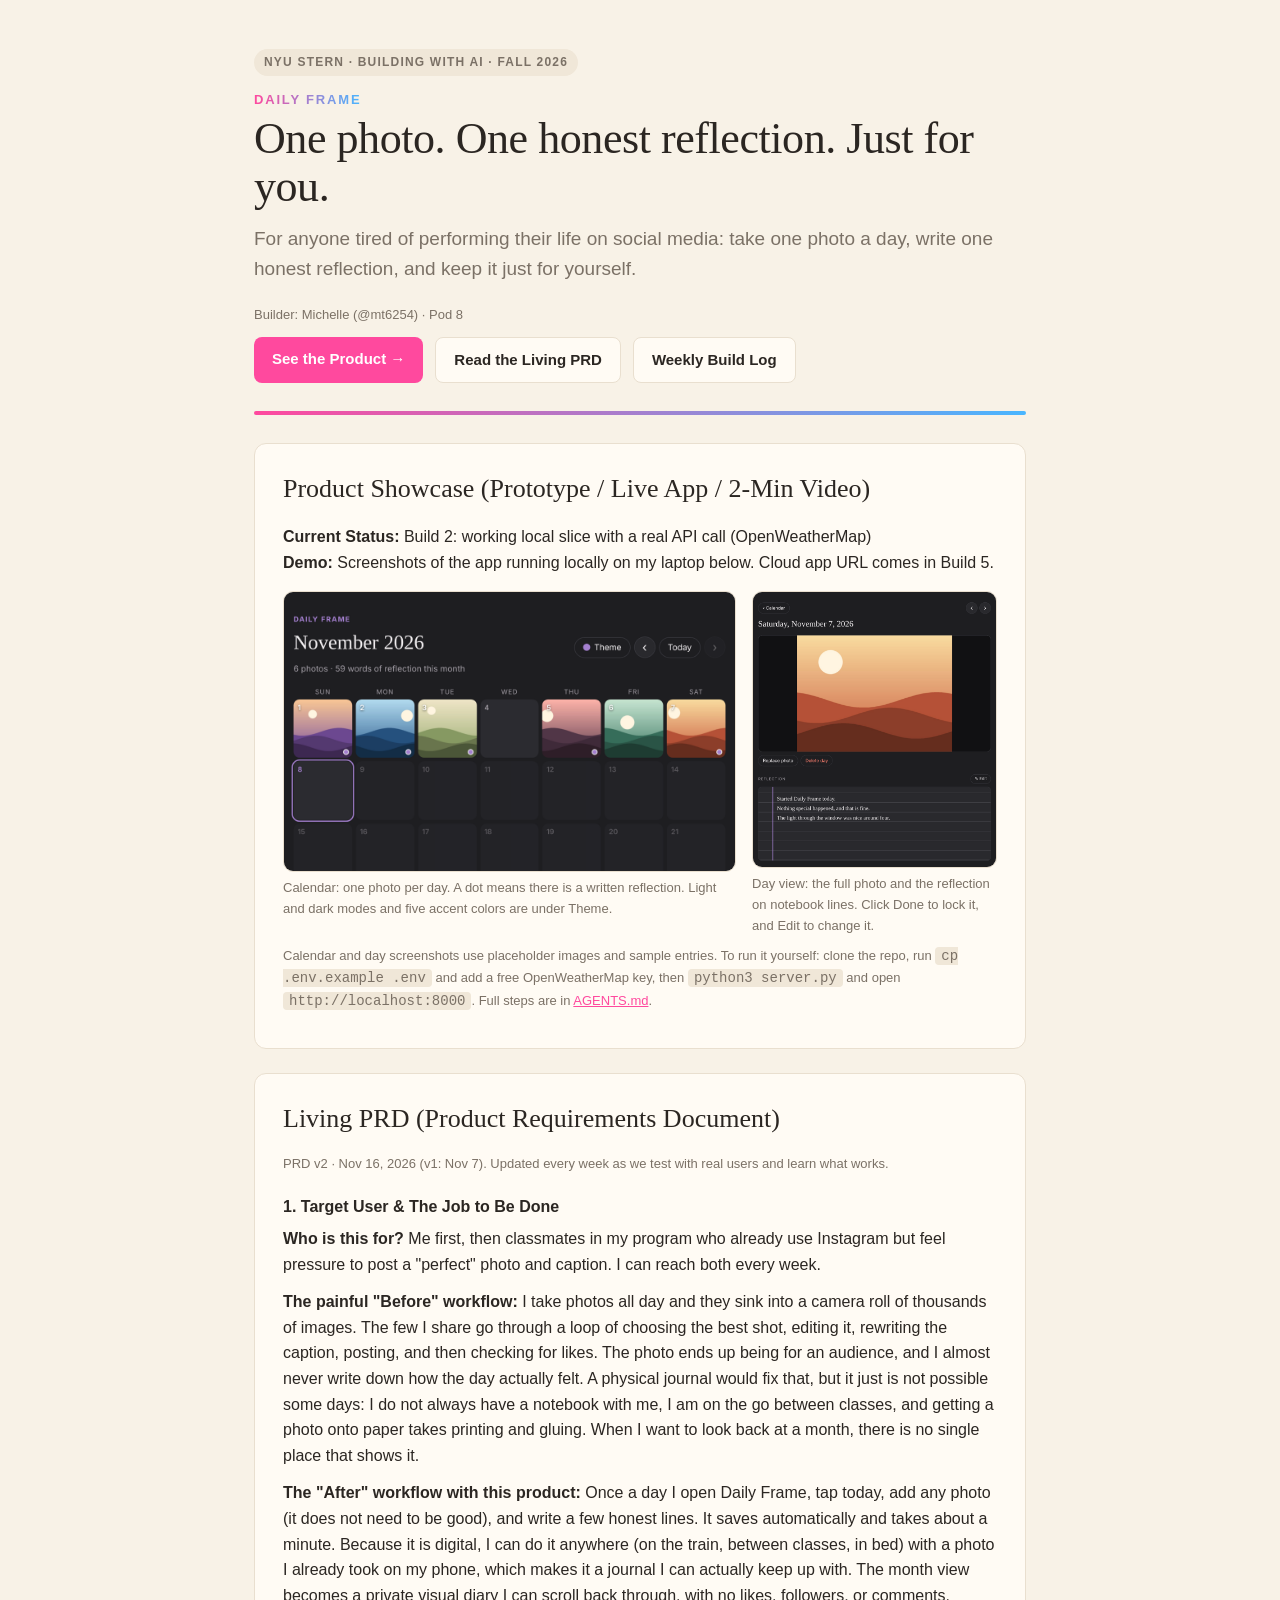
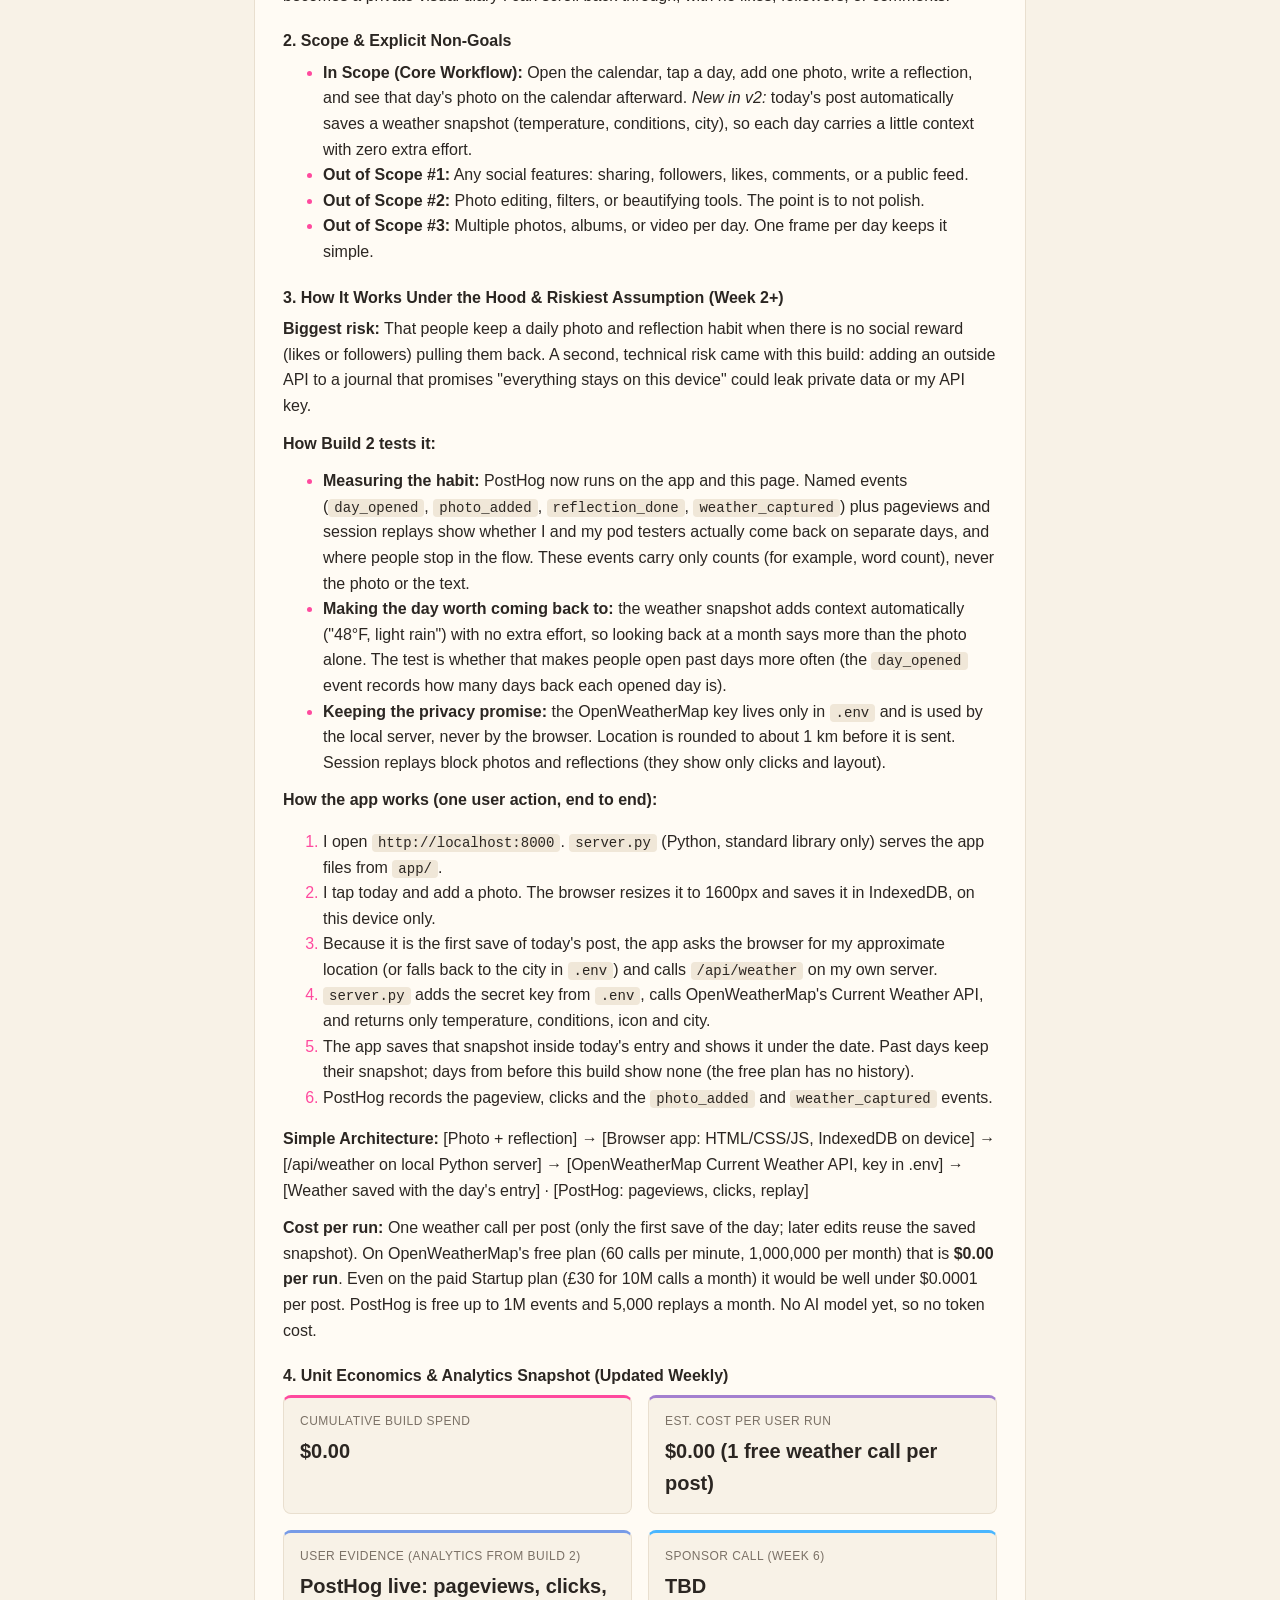
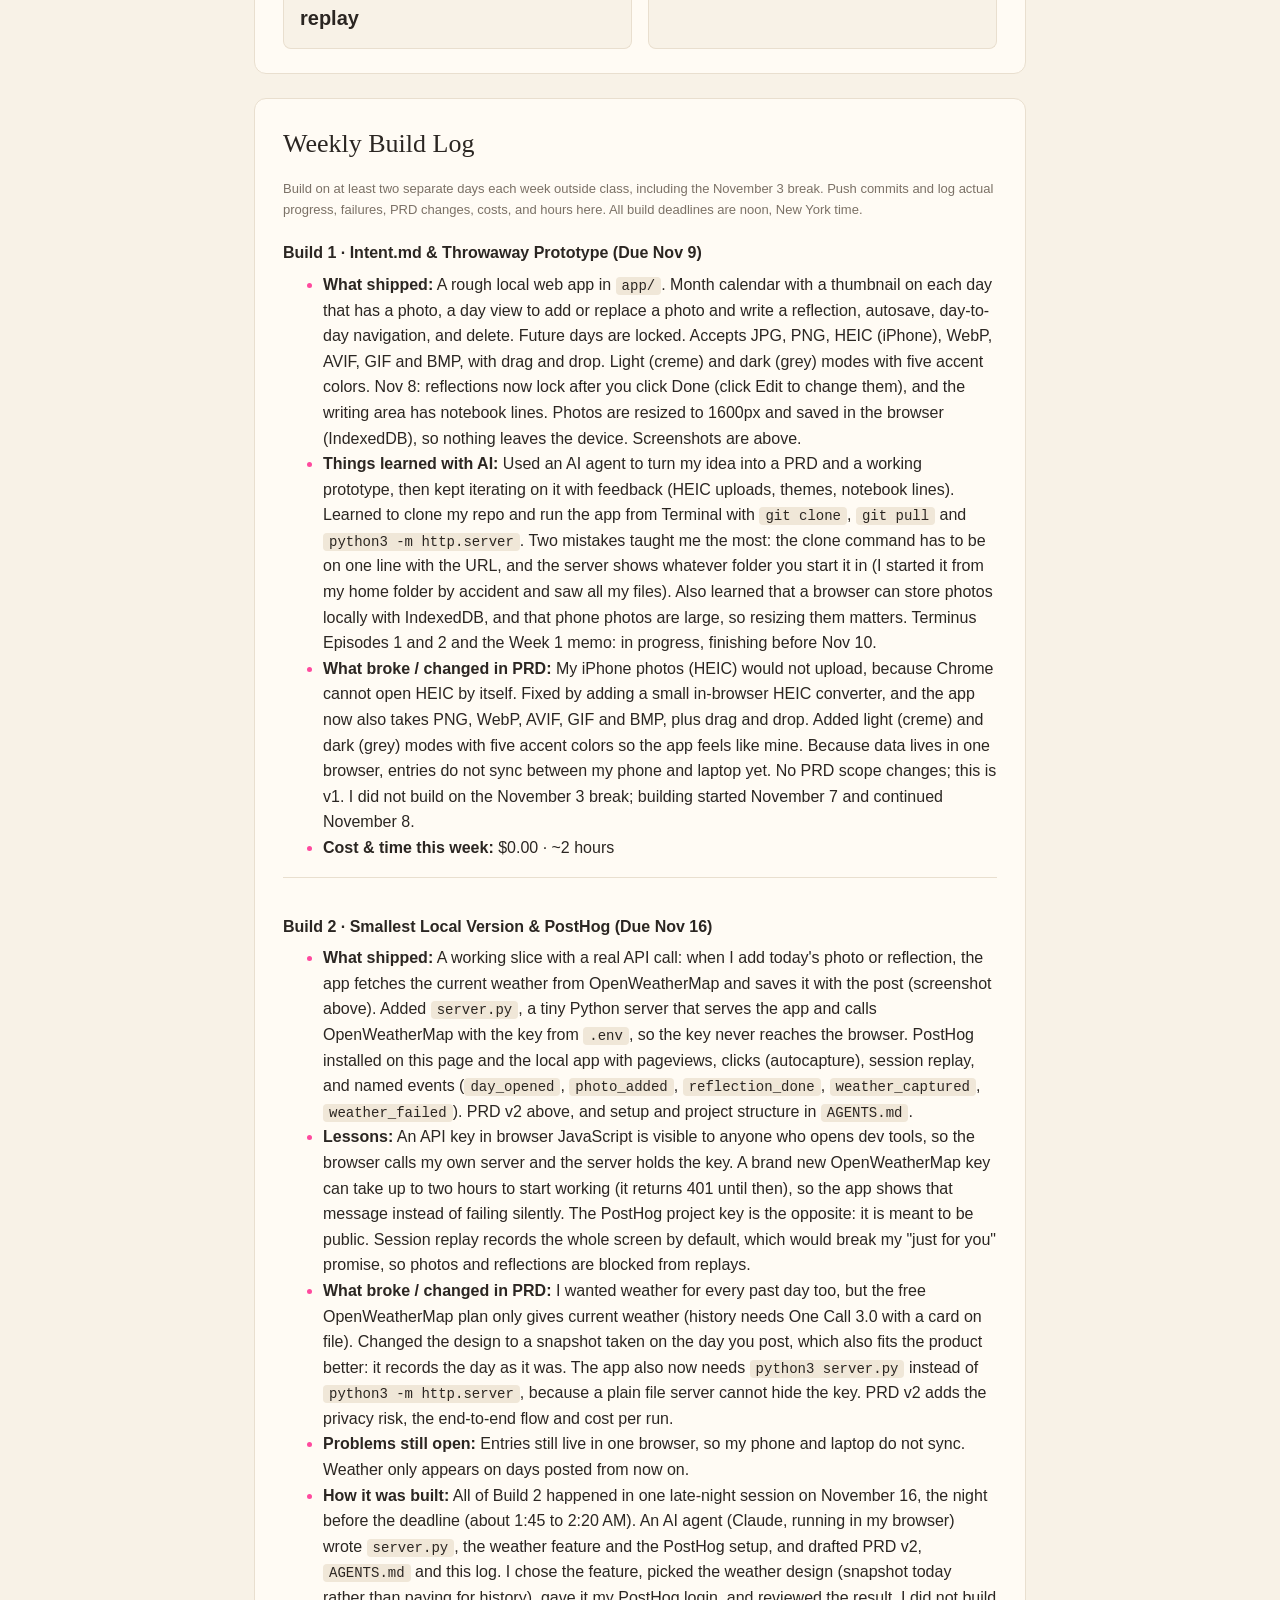
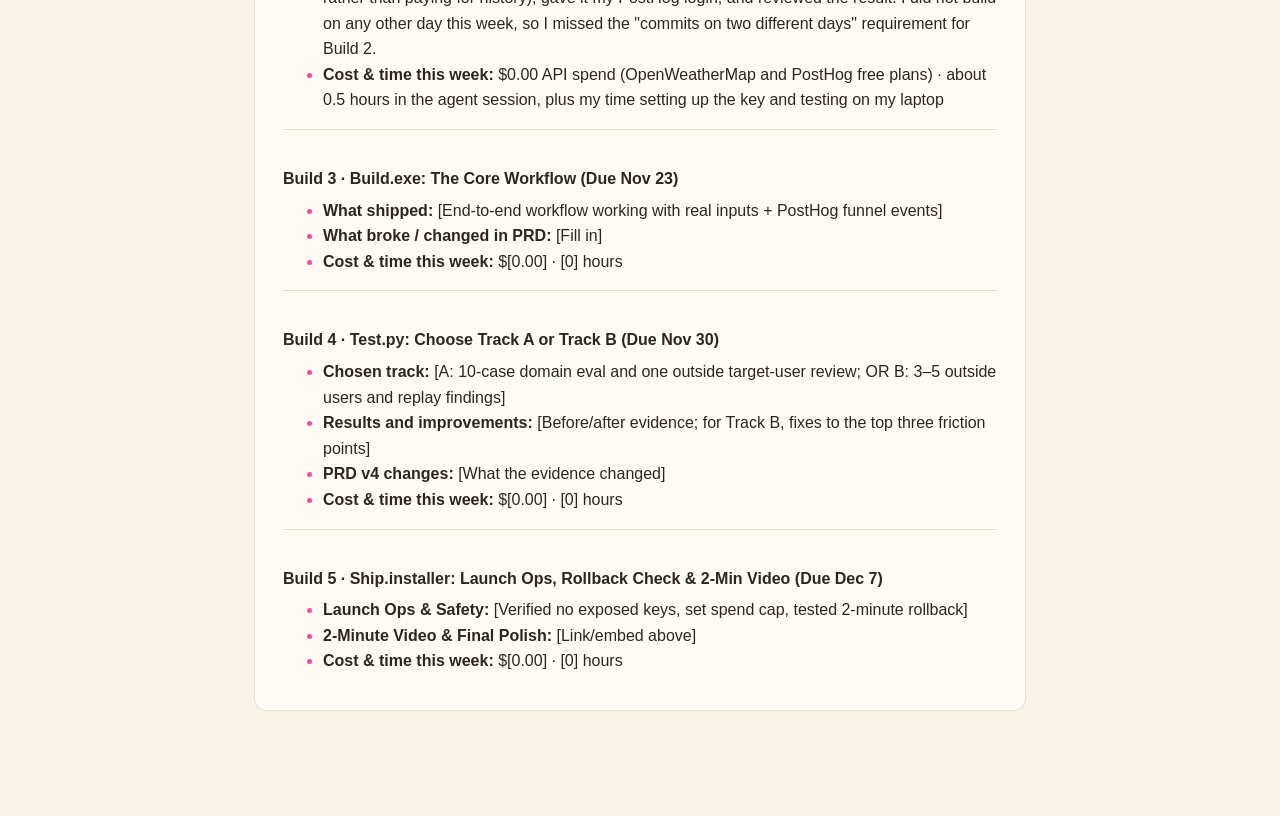
==== commit f00d2815: "Product Page: PostHog, PRD v2, Build 2 log PostHog snippet, PRD v2 (biggest risk, how this build tes" ====
--- a/docs/index.html
+++ b/docs/index.html
@@ -5,9 +5,16 @@
 <meta name="viewport" content="width=device-width, initial-scale=1.0" />
 <title>Daily Frame · Building with AI (Fall 2026)</title>
 
-<!-- Week 1: create your PostHog account only.
-Build 2: paste your project's current PostHog web snippet here,
-then install analytics in the local app and verify events. -->
+<!-- PostHog (Build 2): pageviews, clicks (autocapture) and session replay on the Product Page.
+The project key below is public by design. The local app gets the same key from .env via server.py. -->
+<script>
+!function(t,e){var o,n,p,r;e.__SV||(window.posthog=e,e._i=[],e.init=function(i,s,a){function g(t,e){var o=e.split(".");2==o.length&&(t=t[o[0]],e=o[1]),t[e]=function(){t.push([e].concat(Array.prototype.slice.call(arguments,0)))}}(p=t.createElement("script")).type="text/javascript",p.crossOrigin="anonymous",p.async=!0,p.src=s.api_host.replace(".i.posthog.com","-assets.i.posthog.com")+"/static/array.js",(r=t.getElementsByTagName("script")[0]).parentNode.insertBefore(p,r);var u=e;for(void 0!==a?u=e[a]=[]:a="posthog",u.people=u.people||[],u.toString=function(t){var e="posthog";return"posthog"!==a&&(e+="."+a),t||(e+=" (stub)"),e},u.people.toString=function(){return u.toString(1)+".people (stub)"},o="init capture register register_once register_for_session unregister unregister_for_session getFeatureFlag getFeatureFlagPayload isFeatureEnabled reloadFeatureFlags updateEarlyAccessFeatureEnrollment getEarlyAccessFeatures on onFeatureFlags onSessionId getSurveys getActiveMatchingSurveys renderSurvey canRenderSurvey getNextSurveyStep identify setPersonProperties group resetGroups setPersonPropertiesForFlags resetPersonPropertiesForFlags setGroupPropertiesForFlags resetGroupPropertiesForFlags reset get_distinct_id getGroups get_session_id get_session_replay_url alias set_config startSessionRecording stopSessionRecording sessionRecordingStarted captureException loadToolbar get_property getSessionProperty createPersonProfile opt_in_capturing opt_out_capturing has_opted_in_capturing has_opted_out_capturing clear_opt_in_out_capturing debug".split(" "),n=0;n<o.length;n++)g(u,o[n]);e._i.push([i,s,a])},e.__SV=1)}(document,window.posthog||[]);
+posthog.init('phc_wbjcMJSVoSfzzTotbd7g4NN2AYmUvEPK8c8atAoRMj7N', {
+  api_host: 'https://us.i.posthog.com',
+  person_profiles: 'identified_only',
+});
+posthog.register({ surface: 'product_page' });
+</script>
 
 <style>
 /* Matches the Daily Frame app: creme light mode, dark grey dark mode,
@@ -234,9 +241,13 @@
 <section id="live-demo">
 <h2>Product Showcase (Prototype / Live App / 2-Min Video)</h2>
 <p>
-<strong>Current Status:</strong> Build 1: rough local prototype<br />
-<strong>Demo:</strong> Screenshots of the prototype running locally below. Cloud app URL comes in Build 5.
+<strong>Current Status:</strong> Build 2: working local slice with a real API call (OpenWeatherMap)<br />
+<strong>Demo:</strong> Screenshots of the app running locally on my laptop below. Cloud app URL comes in Build 5.
 </p>
+<figure class="shot-wide" id="weather-shot">
+<a href="app-weather.png"><img src="app-weather.png" alt="Daily Frame day view showing today's photo with a weather snapshot from OpenWeatherMap above it" onerror="document.getElementById('weather-shot').hidden = true" /></a>
+<figcaption>Build 2 working slice: add today's photo, and the app fetches the current weather from OpenWeatherMap (through a small local server that keeps the API key off the browser) and saves it with the post.</figcaption>
+</figure>
 <div class="shots shots-pair">
 <figure>
 <a href="app-calendar.png"><img src="app-calendar.png" alt="Daily Frame calendar landing page in dark mode, showing a photo thumbnail on each day that has an entry" /></a>
@@ -247,13 +258,13 @@
 <figcaption>Day view: the full photo and the reflection on notebook lines. Click Done to lock it, and Edit to change it.</figcaption>
 </figure>
 </div>
-<p class="meta">Screenshots use placeholder images and sample entries. To run it yourself: clone the repo, then <code>cd app</code> and <code>python3 -m http.server 8000</code>, and open <code>http://localhost:8000</code>.</p>
+<p class="meta">Calendar and day screenshots use placeholder images and sample entries. To run it yourself: clone the repo, run <code>cp .env.example .env</code> and add a free OpenWeatherMap key, then <code>python3 server.py</code> and open <code>http://localhost:8000</code>. Full steps are in <a href="https://github.com/building-with-ai-f26/mt6254-daily-frame/blob/main/AGENTS.md">AGENTS.md</a>.</p>
 </section>
 
 <!-- LIVING PRD (Updated every week!) -->
 <section id="prd">
 <h2>Living PRD (Product Requirements Document)</h2>
-<p class="meta">PRD v1 · Nov 7, 2026. Updated every week as we test with real users and learn what works.</p>
+<p class="meta">PRD v2 · Nov 16, 2026 (v1: Nov 7). Updated every week as we test with real users and learn what works.</p>
 
 <h3>1. Target User & The Job to Be Done</h3>
 <p><strong>Who is this for?</strong> Me first, then classmates in my program who already use Instagram but feel pressure to post a "perfect" photo and caption. I can reach both every week.</p>
@@ -262,15 +273,31 @@
 
 <h3>2. Scope & Explicit Non-Goals</h3>
 <ul>
-<li><strong>In Scope (Core Workflow):</strong> Open the calendar, tap a day, add one photo, write a reflection, and see that day's photo on the calendar afterward.</li>
+<li><strong>In Scope (Core Workflow):</strong> Open the calendar, tap a day, add one photo, write a reflection, and see that day's photo on the calendar afterward. <em>New in v2:</em> today's post automatically saves a weather snapshot (temperature, conditions, city), so each day carries a little context with zero extra effort.</li>
 <li><strong>Out of Scope #1:</strong> Any social features: sharing, followers, likes, comments, or a public feed.</li>
 <li><strong>Out of Scope #2:</strong> Photo editing, filters, or beautifying tools. The point is to not polish.</li>
 <li><strong>Out of Scope #3:</strong> Multiple photos, albums, or video per day. One frame per day keeps it simple.</li>
 </ul>
 
 <h3>3. How It Works Under the Hood & Riskiest Assumption (Week 2+)</h3>
-<p><strong>Riskiest Assumption:</strong> That people keep a daily photo and reflection habit when there is no social reward (likes or followers) pulling them back.</p>
-<p><strong>Simple Architecture:</strong> [Photo + reflection] → [Browser app: HTML/CSS/JS] → [Stored on device in IndexedDB, no AI model yet] → [Month calendar + day view]</p>
+<p><strong>Biggest risk:</strong> That people keep a daily photo and reflection habit when there is no social reward (likes or followers) pulling them back. A second, technical risk came with this build: adding an outside API to a journal that promises "everything stays on this device" could leak private data or my API key.</p>
+<p><strong>How Build 2 tests it:</strong></p>
+<ul>
+<li><strong>Measuring the habit:</strong> PostHog now runs on the app and this page. Named events (<code>day_opened</code>, <code>photo_added</code>, <code>reflection_done</code>, <code>weather_captured</code>) plus pageviews and session replays show whether I and my pod testers actually come back on separate days, and where people stop in the flow. These events carry only counts (for example, word count), never the photo or the text.</li>
+<li><strong>Making the day worth coming back to:</strong> the weather snapshot adds context automatically ("48°F, light rain") with no extra effort, so looking back at a month says more than the photo alone. The test is whether that makes people open past days more often (the <code>day_opened</code> event records how many days back each opened day is).</li>
+<li><strong>Keeping the privacy promise:</strong> the OpenWeatherMap key lives only in <code>.env</code> and is used by the local server, never by the browser. Location is rounded to about 1 km before it is sent. Session replays block photos and reflections (they show only clicks and layout).</li>
+</ul>
+<p><strong>How the app works (one user action, end to end):</strong></p>
+<ol>
+<li>I open <code>http://localhost:8000</code>. <code>server.py</code> (Python, standard library only) serves the app files from <code>app/</code>.</li>
+<li>I tap today and add a photo. The browser resizes it to 1600px and saves it in IndexedDB, on this device only.</li>
+<li>Because it is the first save of today's post, the app asks the browser for my approximate location (or falls back to the city in <code>.env</code>) and calls <code>/api/weather</code> on my own server.</li>
+<li><code>server.py</code> adds the secret key from <code>.env</code>, calls OpenWeatherMap's Current Weather API, and returns only temperature, conditions, icon and city.</li>
+<li>The app saves that snapshot inside today's entry and shows it under the date. Past days keep their snapshot; days from before this build show none (the free plan has no history).</li>
+<li>PostHog records the pageview, clicks and the <code>photo_added</code> and <code>weather_captured</code> events.</li>
+</ol>
+<p><strong>Simple Architecture:</strong> [Photo + reflection] → [Browser app: HTML/CSS/JS, IndexedDB on device] → [/api/weather on local Python server] → [OpenWeatherMap Current Weather API, key in .env] → [Weather saved with the day's entry] · [PostHog: pageviews, clicks, replay]</p>
+<p><strong>Cost per run:</strong> One weather call per post (only the first save of the day; later edits reuse the saved snapshot). On OpenWeatherMap's free plan (60 calls per minute, 1,000,000 per month) that is <strong>$0.00 per run</strong>. Even on the paid Startup plan (£30 for 10M calls a month) it would be well under $0.0001 per post. PostHog is free up to 1M events and 5,000 replays a month. No AI model yet, so no token cost.</p>
 
 <h3>4. Unit Economics & Analytics Snapshot (Updated Weekly)</h3>
 <div class="grid-2">
@@ -280,11 +307,11 @@
 </div>
 <div class="stat-box">
 <div class="stat-label">Est. Cost Per User Run</div>
-<div class="stat-value">$0.00 (runs on device)</div>
+<div class="stat-value">$0.00 (1 free weather call per post)</div>
 </div>
 <div class="stat-box">
 <div class="stat-label">User Evidence (Analytics from Build 2)</div>
-<div class="stat-value">Not yet measured</div>
+<div class="stat-value">PostHog live: pageviews, clicks, replay</div>
 </div>
 <div class="stat-box">
 <div class="stat-label">Sponsor Call (Week 6)</div>
@@ -311,9 +338,12 @@
 <div class="log-entry">
 <h3>Build 2 · Smallest Local Version & PostHog (Due Nov 16)</h3>
 <ul>
-<li><strong>What shipped:</strong> [Local working slice, PostHog verified on this page and the local app, PRD v2, and local setup in AGENTS.md]</li>
-<li><strong>What broke / changed in PRD:</strong> [Fill in]</li>
-<li><strong>Cost & time this week:</strong> $[0.00] · [0] hours</li>
+<li><strong>What shipped:</strong> A working slice with a real API call: when I add today's photo or reflection, the app fetches the current weather from OpenWeatherMap and saves it with the post (screenshot above). Added <code>server.py</code>, a tiny Python server that serves the app and calls OpenWeatherMap with the key from <code>.env</code>, so the key never reaches the browser. PostHog installed on this page and the local app with pageviews, clicks (autocapture), session replay, and named events (<code>day_opened</code>, <code>photo_added</code>, <code>reflection_done</code>, <code>weather_captured</code>, <code>weather_failed</code>). PRD v2 above, and setup and project structure in <code>AGENTS.md</code>.</li>
+<li><strong>Lessons:</strong> An API key in browser JavaScript is visible to anyone who opens dev tools, so the browser calls my own server and the server holds the key. A brand new OpenWeatherMap key can take up to two hours to start working (it returns 401 until then), so the app shows that message instead of failing silently. The PostHog project key is the opposite: it is meant to be public. Session replay records the whole screen by default, which would break my "just for you" promise, so photos and reflections are blocked from replays.</li>
+<li><strong>What broke / changed in PRD:</strong> I wanted weather for every past day too, but the free OpenWeatherMap plan only gives current weather (history needs One Call 3.0 with a card on file). Changed the design to a snapshot taken on the day you post, which also fits the product better: it records the day as it was. The app also now needs <code>python3 server.py</code> instead of <code>python3 -m http.server</code>, because a plain file server cannot hide the key. PRD v2 adds the privacy risk, the end-to-end flow and cost per run.</li>
+<li><strong>Problems still open:</strong> Entries still live in one browser, so my phone and laptop do not sync. Weather only appears on days posted from now on.</li>
+<li><strong>How it was built:</strong> All of Build 2 happened in one late-night session on November 16, the night before the deadline (about 1:45 to 2:20 AM). An AI agent (Claude, running in my browser) wrote <code>server.py</code>, the weather feature and the PostHog setup, and drafted PRD v2, <code>AGENTS.md</code> and this log. I chose the feature, picked the weather design (snapshot today rather than paying for history), gave it my PostHog login, and reviewed the result. I did not build on any other day this week, so I missed the "commits on two different days" requirement for Build 2.</li>
+<li><strong>Cost & time this week:</strong> $0.00 API spend (OpenWeatherMap and PostHog free plans) · about 0.5 hours in the agent session, plus my time setting up the key and testing on my laptop</li>
 </ul>
 </div>
 
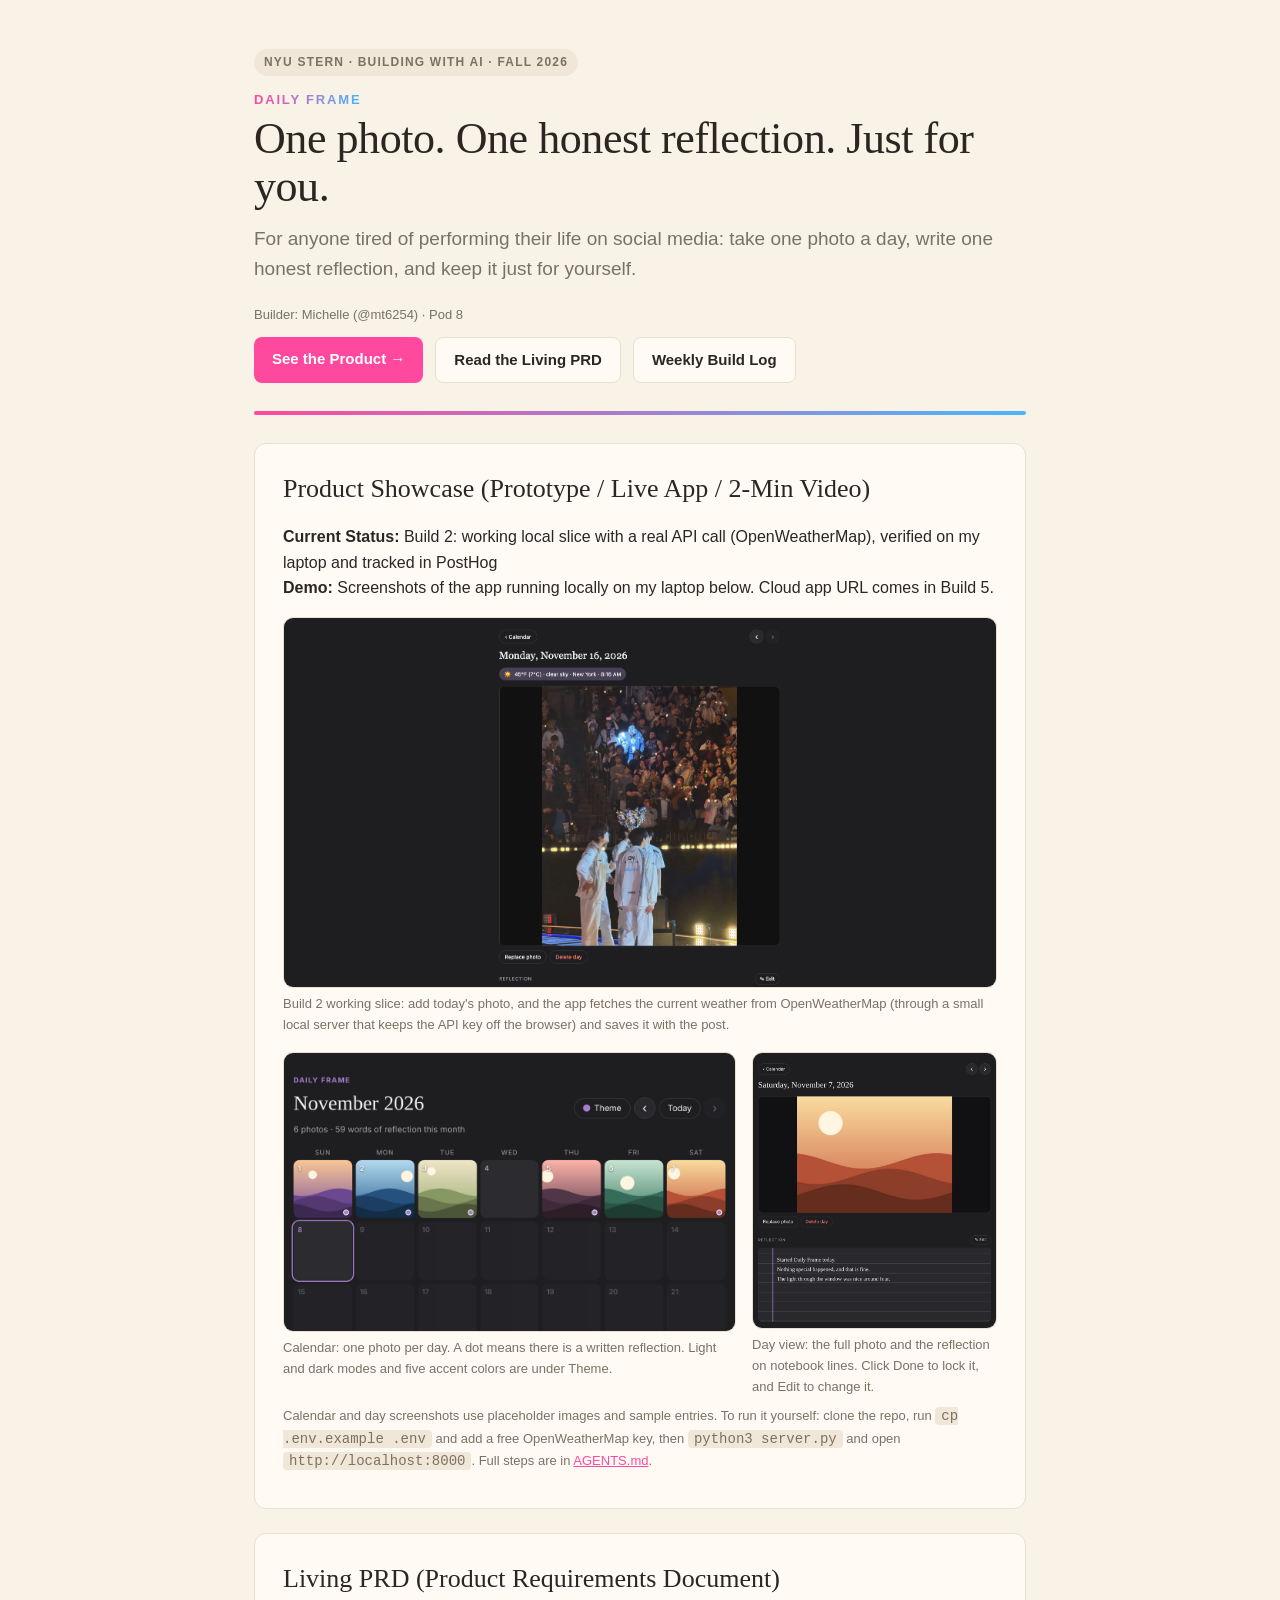
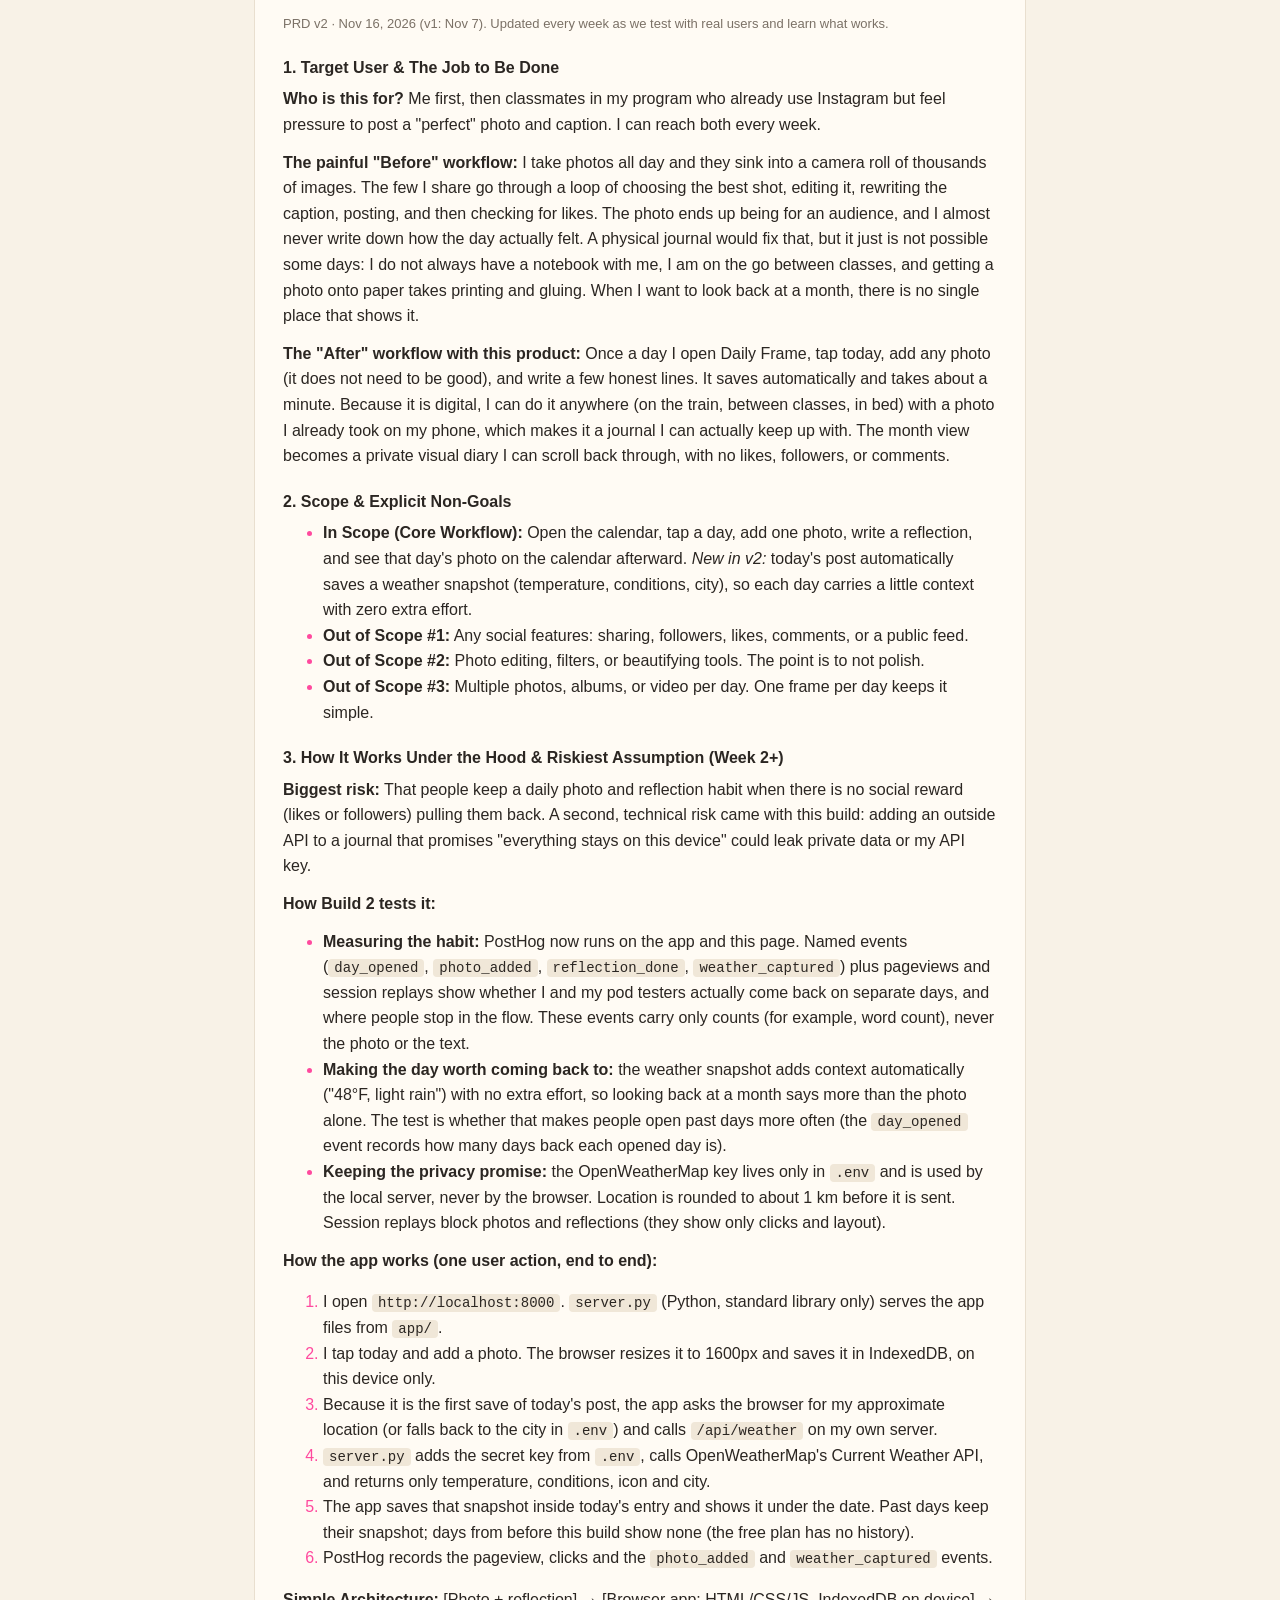
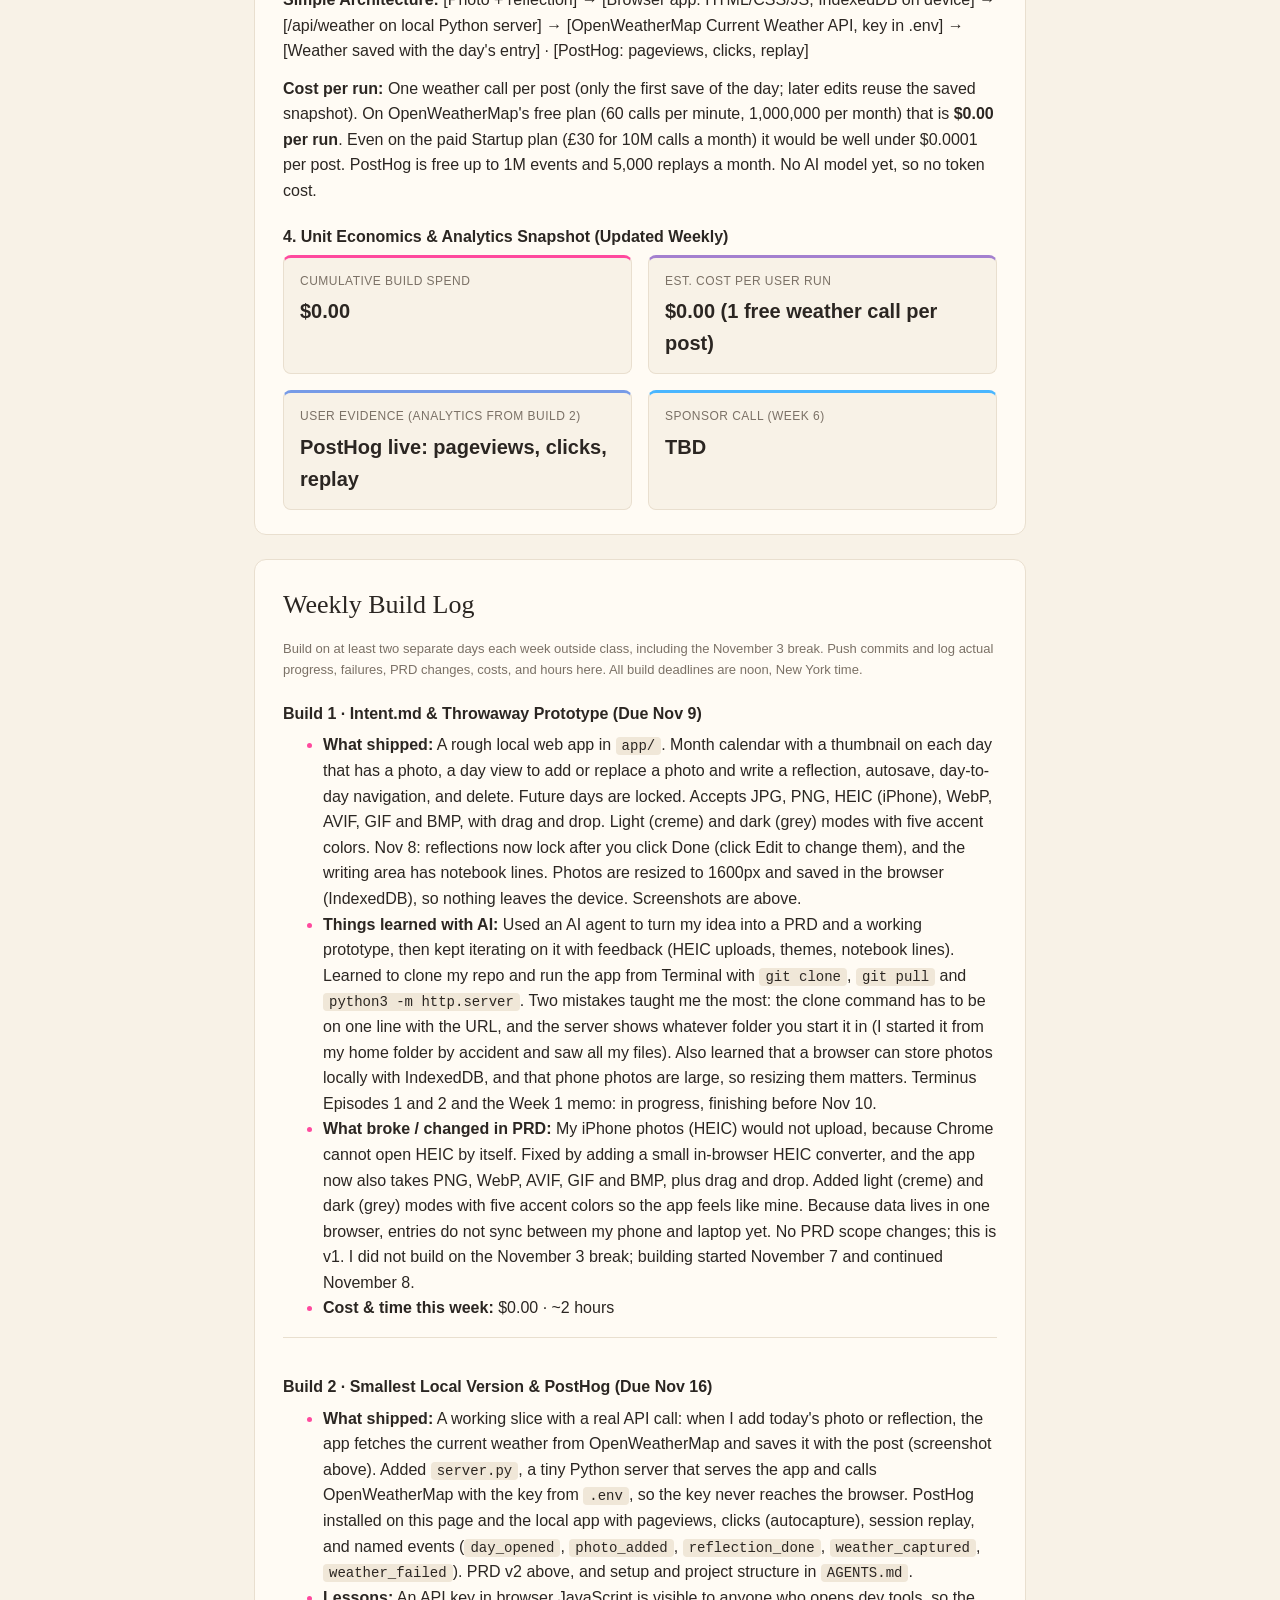
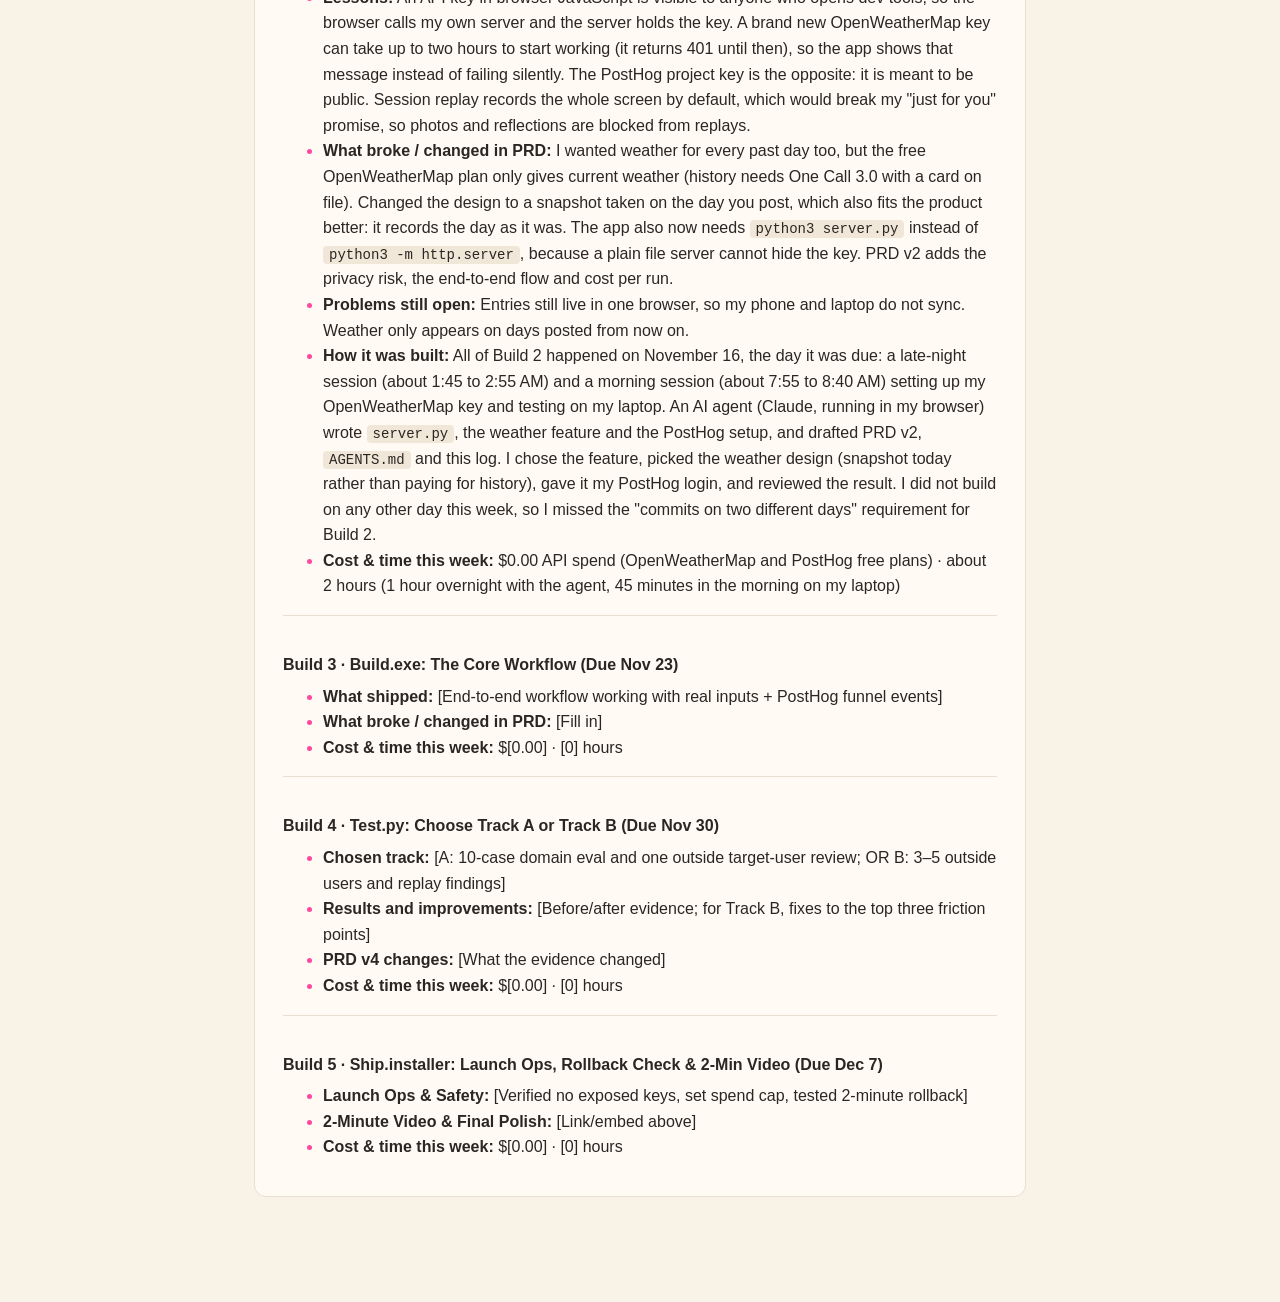
==== commit 200a9d68: "Product Page: weather screenshot, Build 2 time log Screenshot of the working slice on my laptop (rea" ====
--- a/docs/index.html
+++ b/docs/index.html
@@ -241,7 +241,7 @@
 <section id="live-demo">
 <h2>Product Showcase (Prototype / Live App / 2-Min Video)</h2>
 <p>
-<strong>Current Status:</strong> Build 2: working local slice with a real API call (OpenWeatherMap)<br />
+<strong>Current Status:</strong> Build 2: working local slice with a real API call (OpenWeatherMap), verified on my laptop and tracked in PostHog<br />
 <strong>Demo:</strong> Screenshots of the app running locally on my laptop below. Cloud app URL comes in Build 5.
 </p>
 <figure class="shot-wide" id="weather-shot">
@@ -342,8 +342,8 @@
 <li><strong>Lessons:</strong> An API key in browser JavaScript is visible to anyone who opens dev tools, so the browser calls my own server and the server holds the key. A brand new OpenWeatherMap key can take up to two hours to start working (it returns 401 until then), so the app shows that message instead of failing silently. The PostHog project key is the opposite: it is meant to be public. Session replay records the whole screen by default, which would break my "just for you" promise, so photos and reflections are blocked from replays.</li>
 <li><strong>What broke / changed in PRD:</strong> I wanted weather for every past day too, but the free OpenWeatherMap plan only gives current weather (history needs One Call 3.0 with a card on file). Changed the design to a snapshot taken on the day you post, which also fits the product better: it records the day as it was. The app also now needs <code>python3 server.py</code> instead of <code>python3 -m http.server</code>, because a plain file server cannot hide the key. PRD v2 adds the privacy risk, the end-to-end flow and cost per run.</li>
 <li><strong>Problems still open:</strong> Entries still live in one browser, so my phone and laptop do not sync. Weather only appears on days posted from now on.</li>
-<li><strong>How it was built:</strong> All of Build 2 happened in one late-night session on November 16, the night before the deadline (about 1:45 to 2:20 AM). An AI agent (Claude, running in my browser) wrote <code>server.py</code>, the weather feature and the PostHog setup, and drafted PRD v2, <code>AGENTS.md</code> and this log. I chose the feature, picked the weather design (snapshot today rather than paying for history), gave it my PostHog login, and reviewed the result. I did not build on any other day this week, so I missed the "commits on two different days" requirement for Build 2.</li>
-<li><strong>Cost & time this week:</strong> $0.00 API spend (OpenWeatherMap and PostHog free plans) · about 0.5 hours in the agent session, plus my time setting up the key and testing on my laptop</li>
+<li><strong>How it was built:</strong> All of Build 2 happened on November 16, the day it was due: a late-night session (about 1:45 to 2:55 AM) and a morning session (about 7:55 to 8:40 AM) setting up my OpenWeatherMap key and testing on my laptop. An AI agent (Claude, running in my browser) wrote <code>server.py</code>, the weather feature and the PostHog setup, and drafted PRD v2, <code>AGENTS.md</code> and this log. I chose the feature, picked the weather design (snapshot today rather than paying for history), gave it my PostHog login, and reviewed the result. I did not build on any other day this week, so I missed the "commits on two different days" requirement for Build 2.</li>
+<li><strong>Cost & time this week:</strong> $0.00 API spend (OpenWeatherMap and PostHog free plans) · about 2 hours (1 hour overnight with the agent, 45 minutes in the morning on my laptop)</li>
 </ul>
 </div>
 
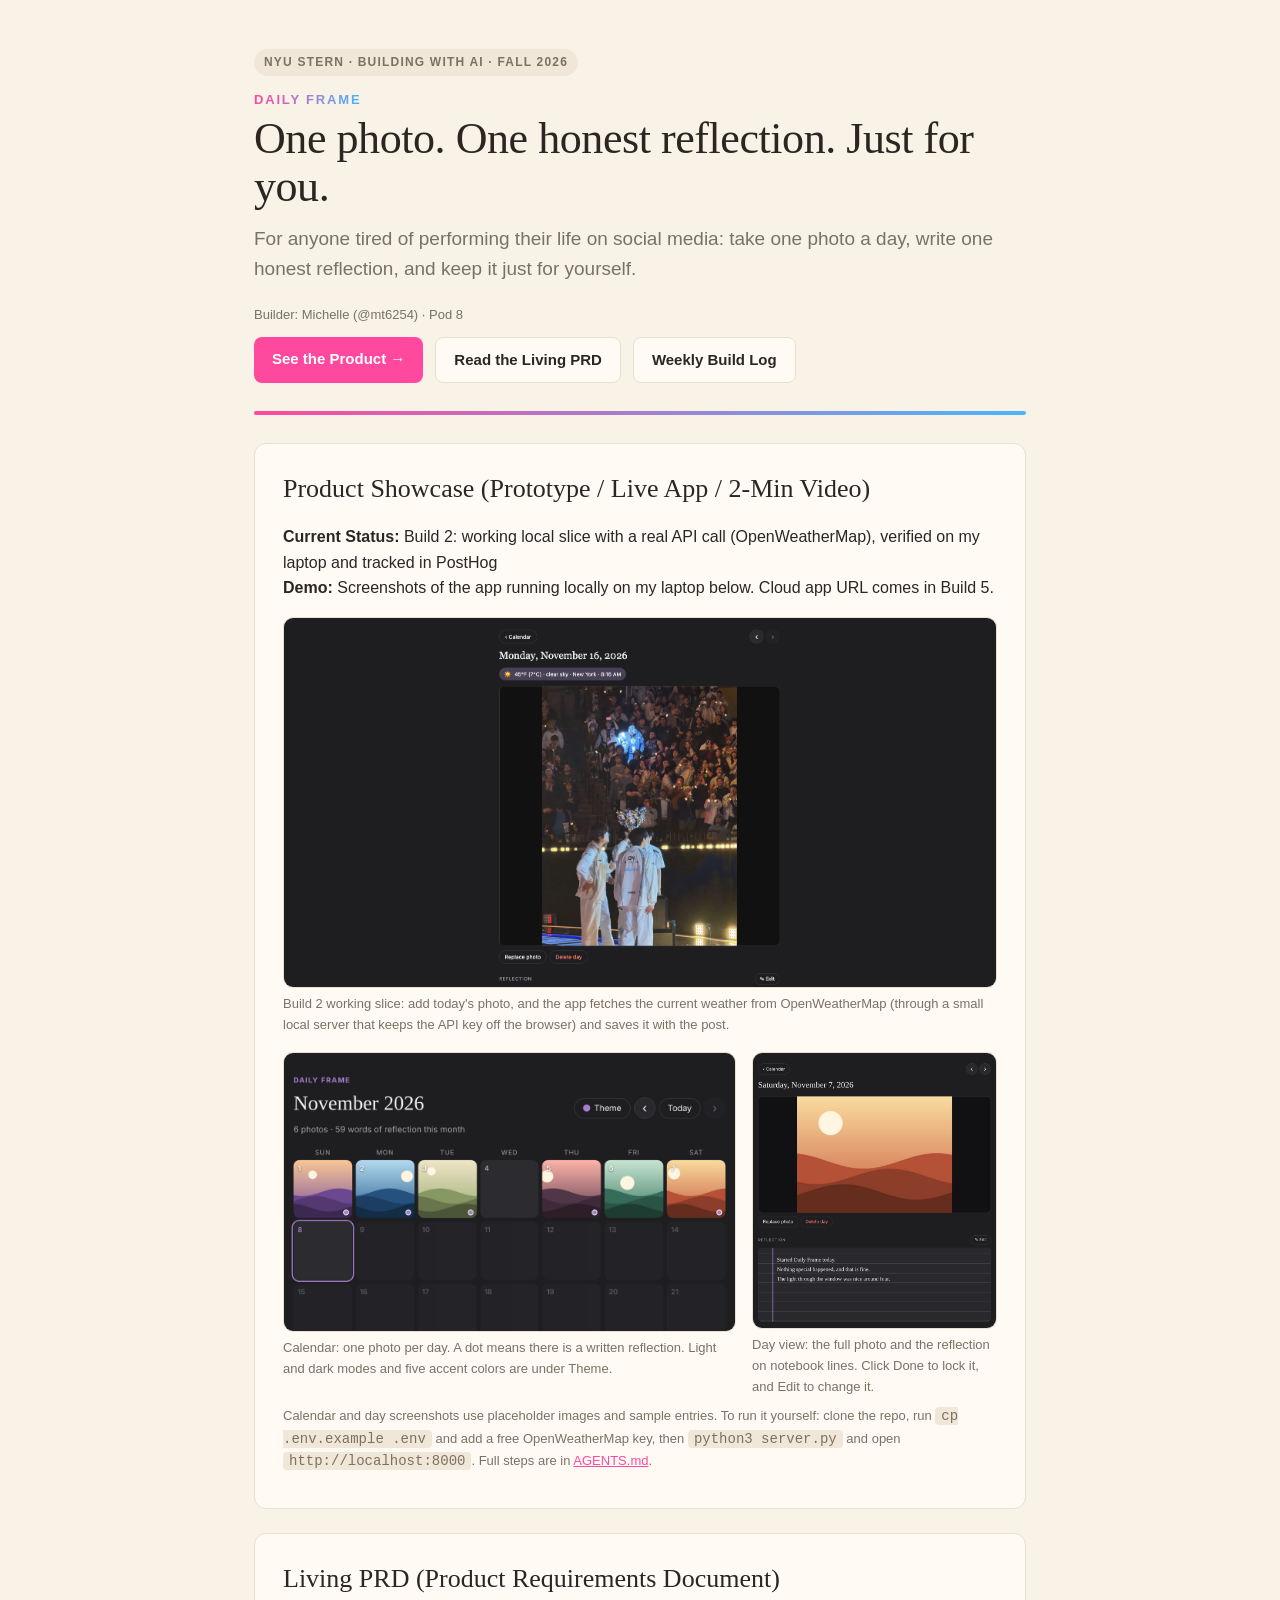
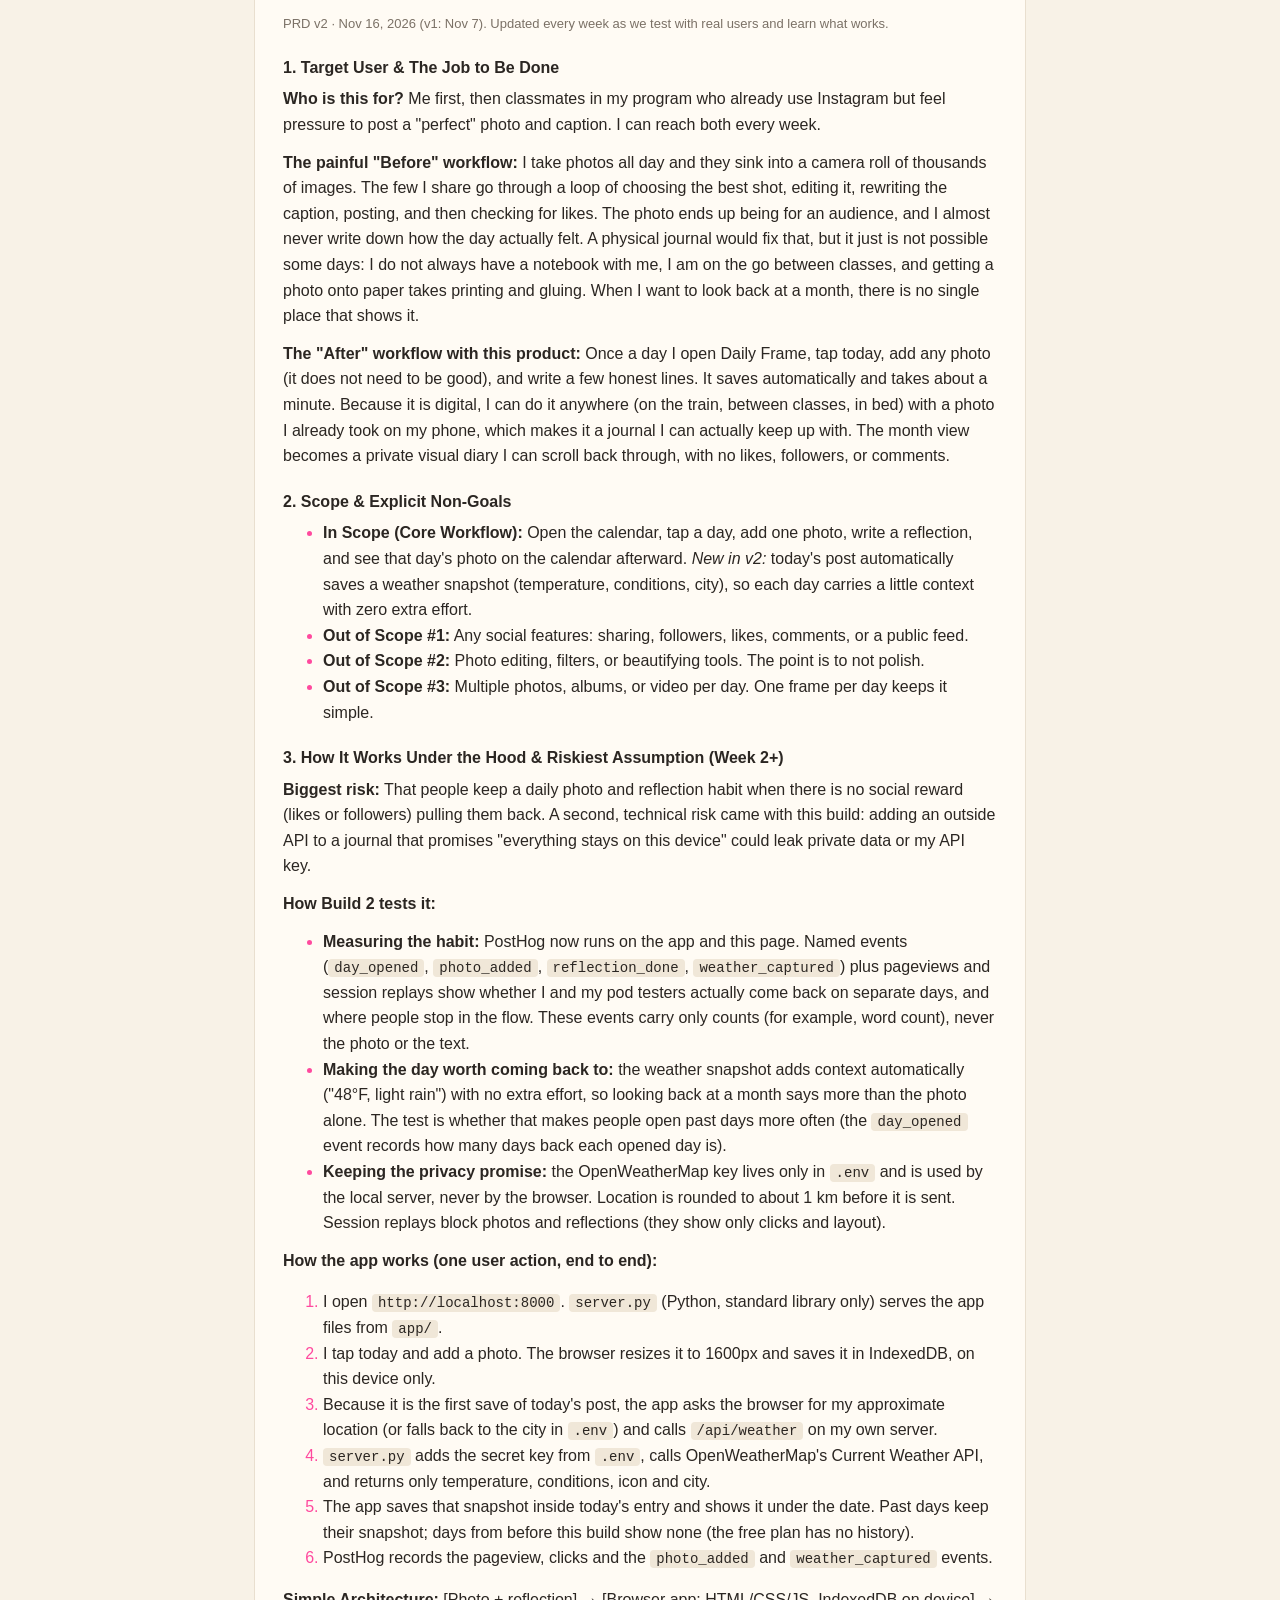
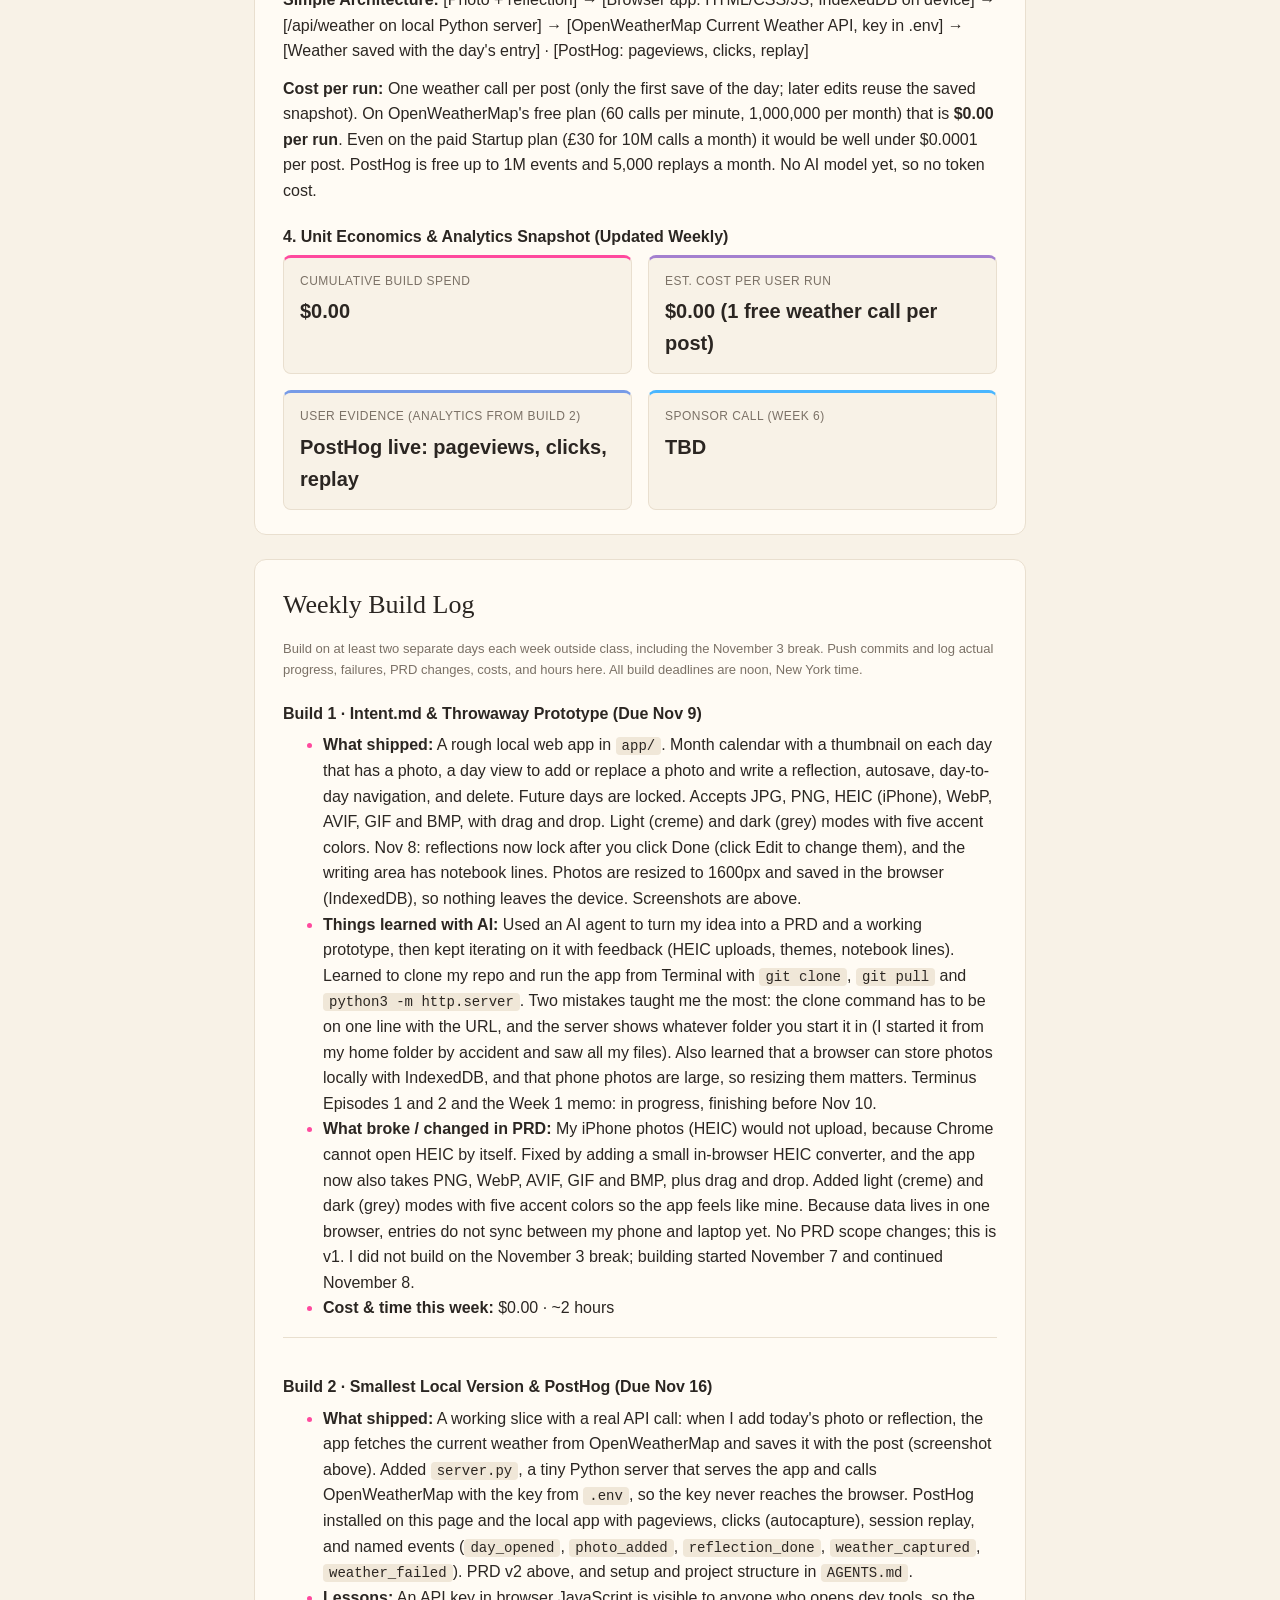
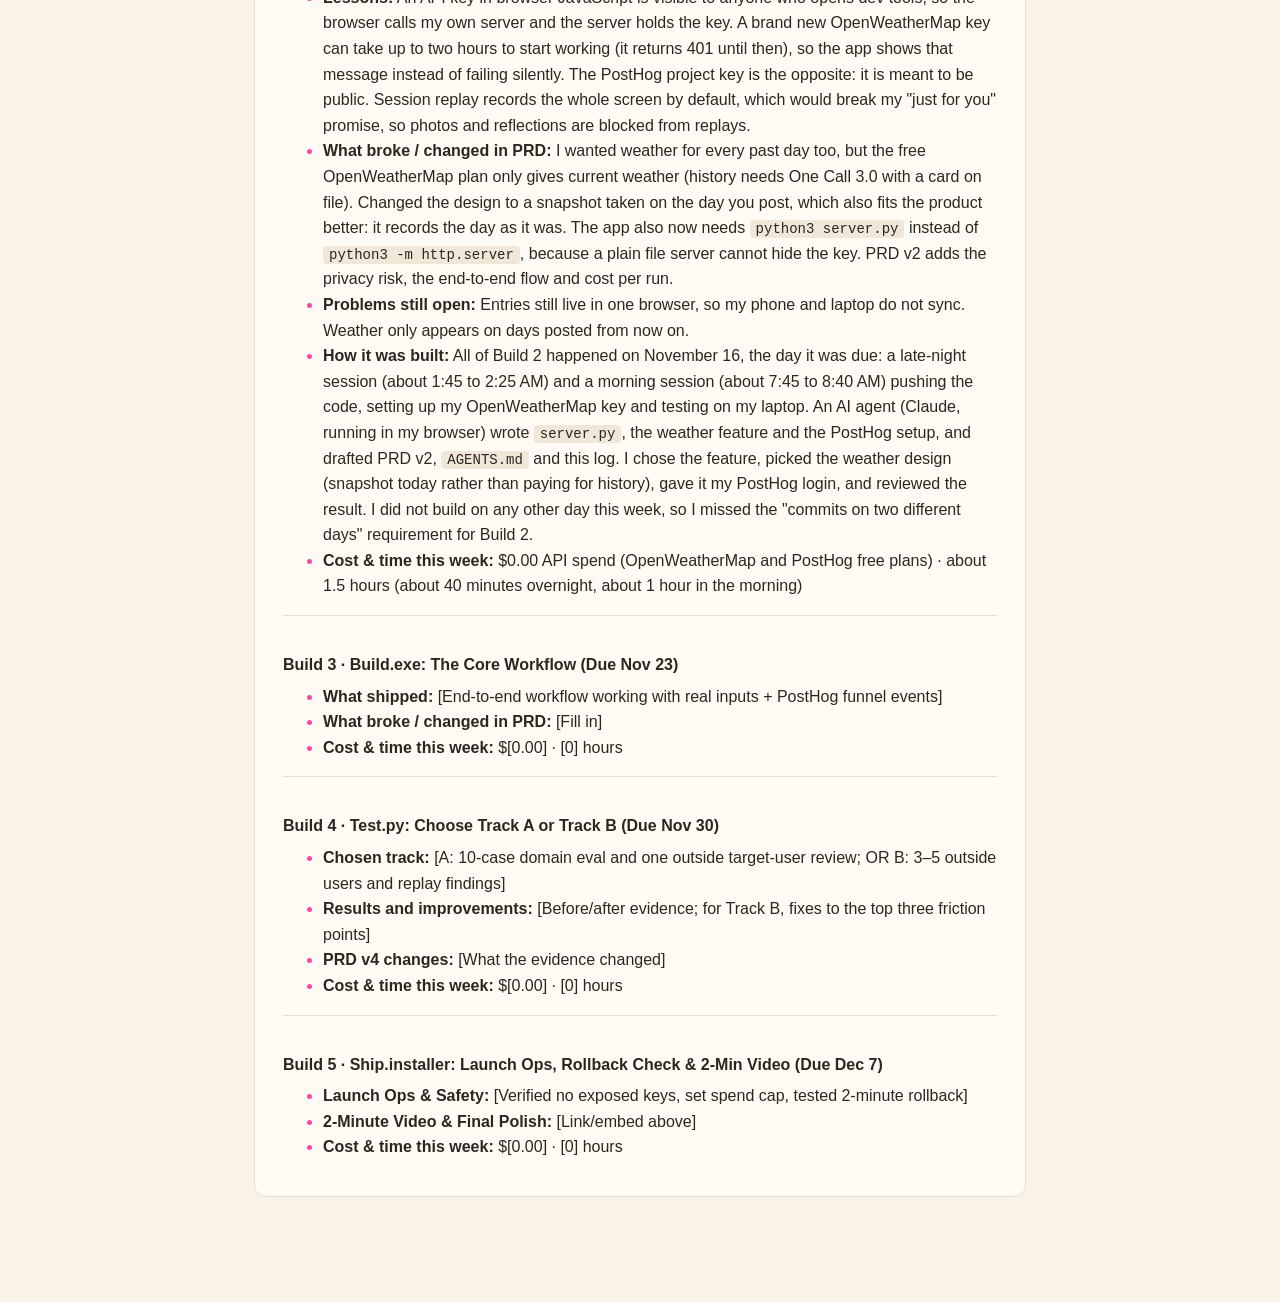
==== commit 673929aa: "Build log: correct session times Overnight session ended around 2:25 AM; the code was pushed in the " ====
--- a/docs/index.html
+++ b/docs/index.html
@@ -342,8 +342,8 @@
 <li><strong>Lessons:</strong> An API key in browser JavaScript is visible to anyone who opens dev tools, so the browser calls my own server and the server holds the key. A brand new OpenWeatherMap key can take up to two hours to start working (it returns 401 until then), so the app shows that message instead of failing silently. The PostHog project key is the opposite: it is meant to be public. Session replay records the whole screen by default, which would break my "just for you" promise, so photos and reflections are blocked from replays.</li>
 <li><strong>What broke / changed in PRD:</strong> I wanted weather for every past day too, but the free OpenWeatherMap plan only gives current weather (history needs One Call 3.0 with a card on file). Changed the design to a snapshot taken on the day you post, which also fits the product better: it records the day as it was. The app also now needs <code>python3 server.py</code> instead of <code>python3 -m http.server</code>, because a plain file server cannot hide the key. PRD v2 adds the privacy risk, the end-to-end flow and cost per run.</li>
 <li><strong>Problems still open:</strong> Entries still live in one browser, so my phone and laptop do not sync. Weather only appears on days posted from now on.</li>
-<li><strong>How it was built:</strong> All of Build 2 happened on November 16, the day it was due: a late-night session (about 1:45 to 2:55 AM) and a morning session (about 7:55 to 8:40 AM) setting up my OpenWeatherMap key and testing on my laptop. An AI agent (Claude, running in my browser) wrote <code>server.py</code>, the weather feature and the PostHog setup, and drafted PRD v2, <code>AGENTS.md</code> and this log. I chose the feature, picked the weather design (snapshot today rather than paying for history), gave it my PostHog login, and reviewed the result. I did not build on any other day this week, so I missed the "commits on two different days" requirement for Build 2.</li>
-<li><strong>Cost & time this week:</strong> $0.00 API spend (OpenWeatherMap and PostHog free plans) · about 2 hours (1 hour overnight with the agent, 45 minutes in the morning on my laptop)</li>
+<li><strong>How it was built:</strong> All of Build 2 happened on November 16, the day it was due: a late-night session (about 1:45 to 2:25 AM) and a morning session (about 7:45 to 8:40 AM) pushing the code, setting up my OpenWeatherMap key and testing on my laptop. An AI agent (Claude, running in my browser) wrote <code>server.py</code>, the weather feature and the PostHog setup, and drafted PRD v2, <code>AGENTS.md</code> and this log. I chose the feature, picked the weather design (snapshot today rather than paying for history), gave it my PostHog login, and reviewed the result. I did not build on any other day this week, so I missed the "commits on two different days" requirement for Build 2.</li>
+<li><strong>Cost & time this week:</strong> $0.00 API spend (OpenWeatherMap and PostHog free plans) · about 1.5 hours (about 40 minutes overnight, about 1 hour in the morning)</li>
 </ul>
 </div>
 
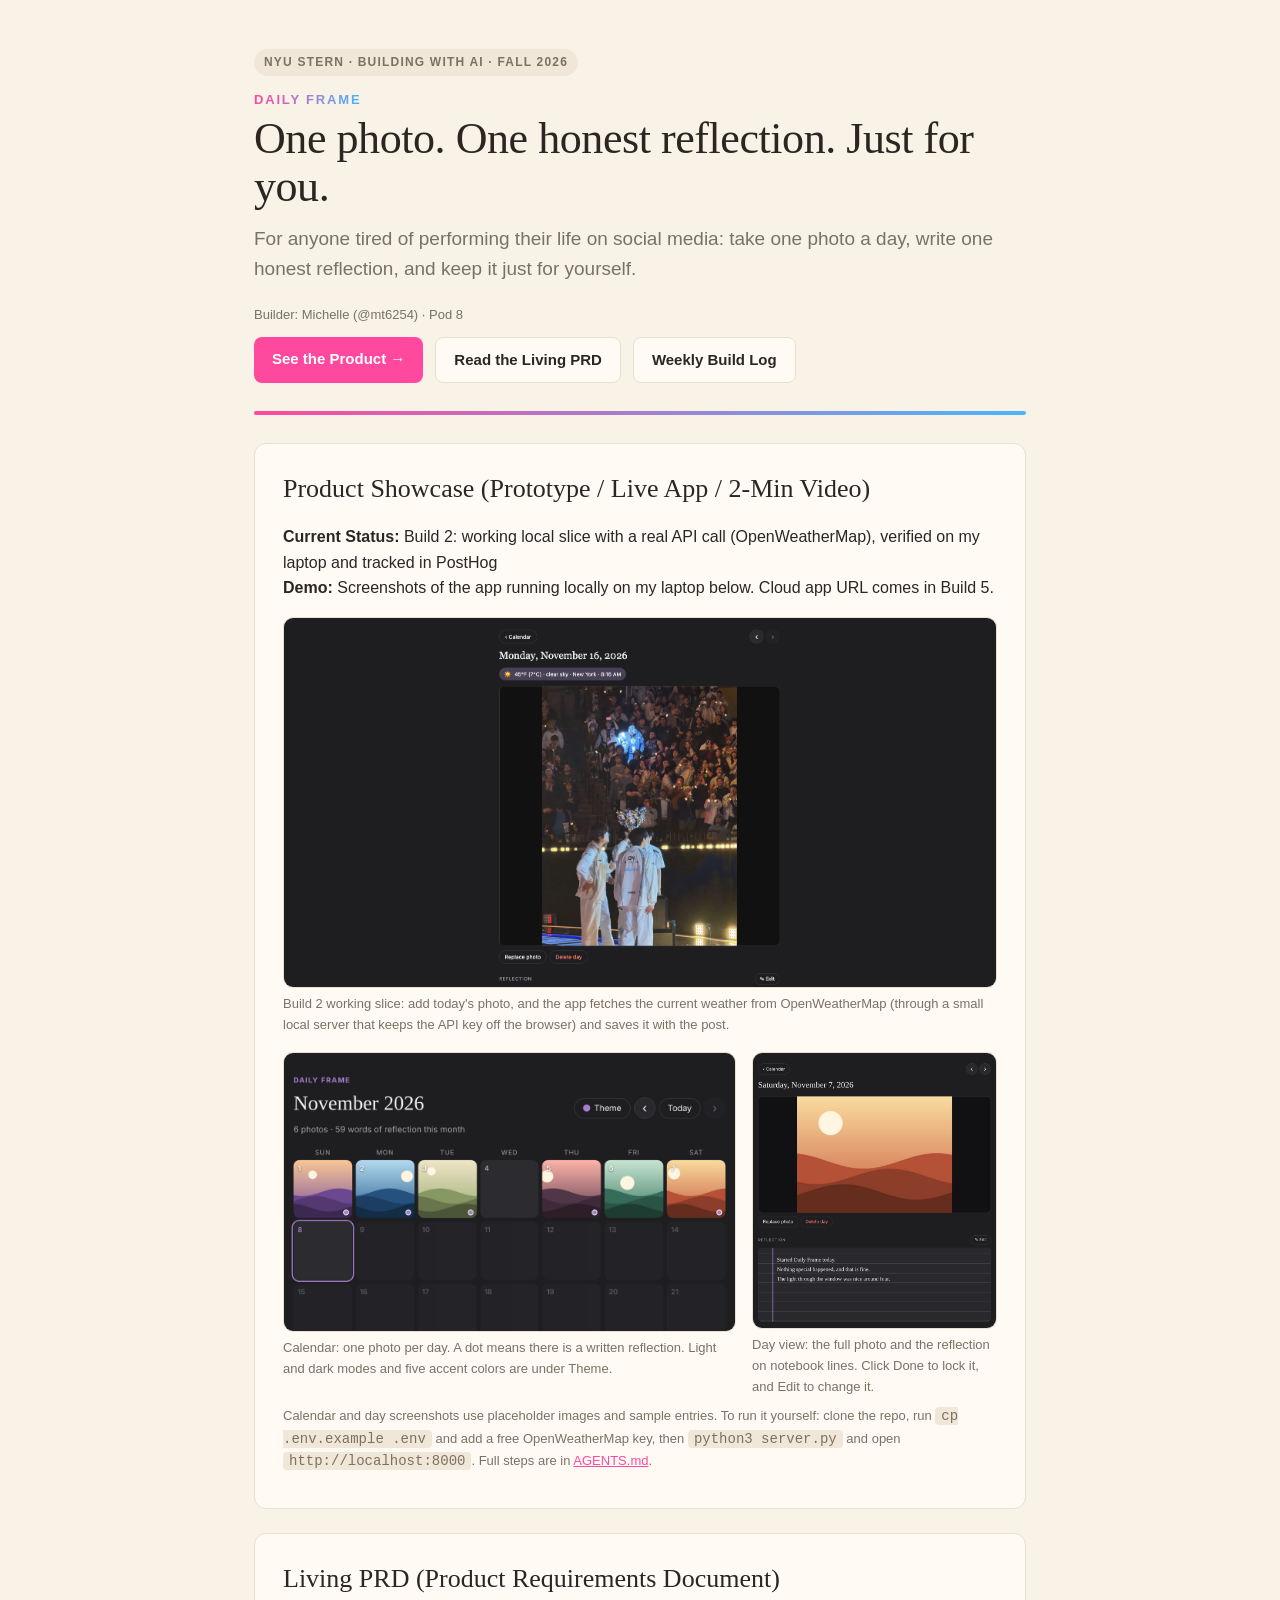
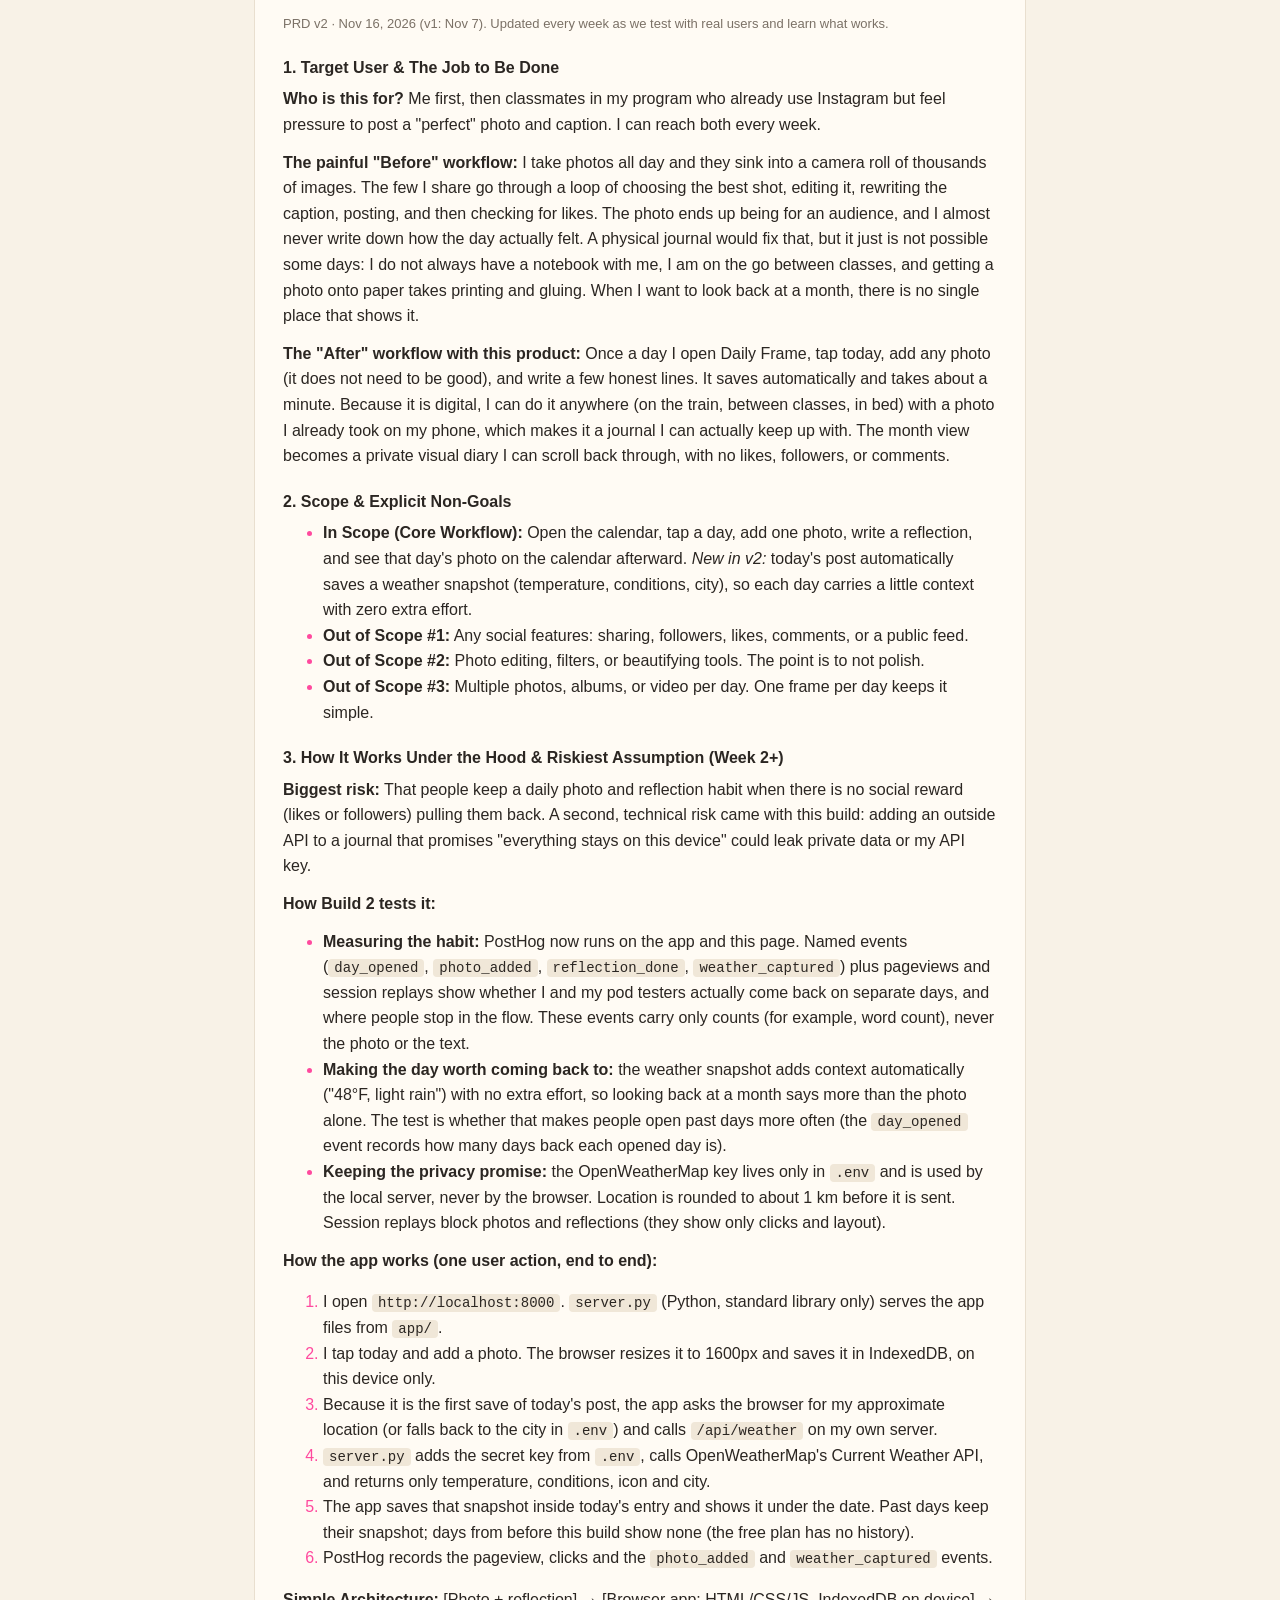
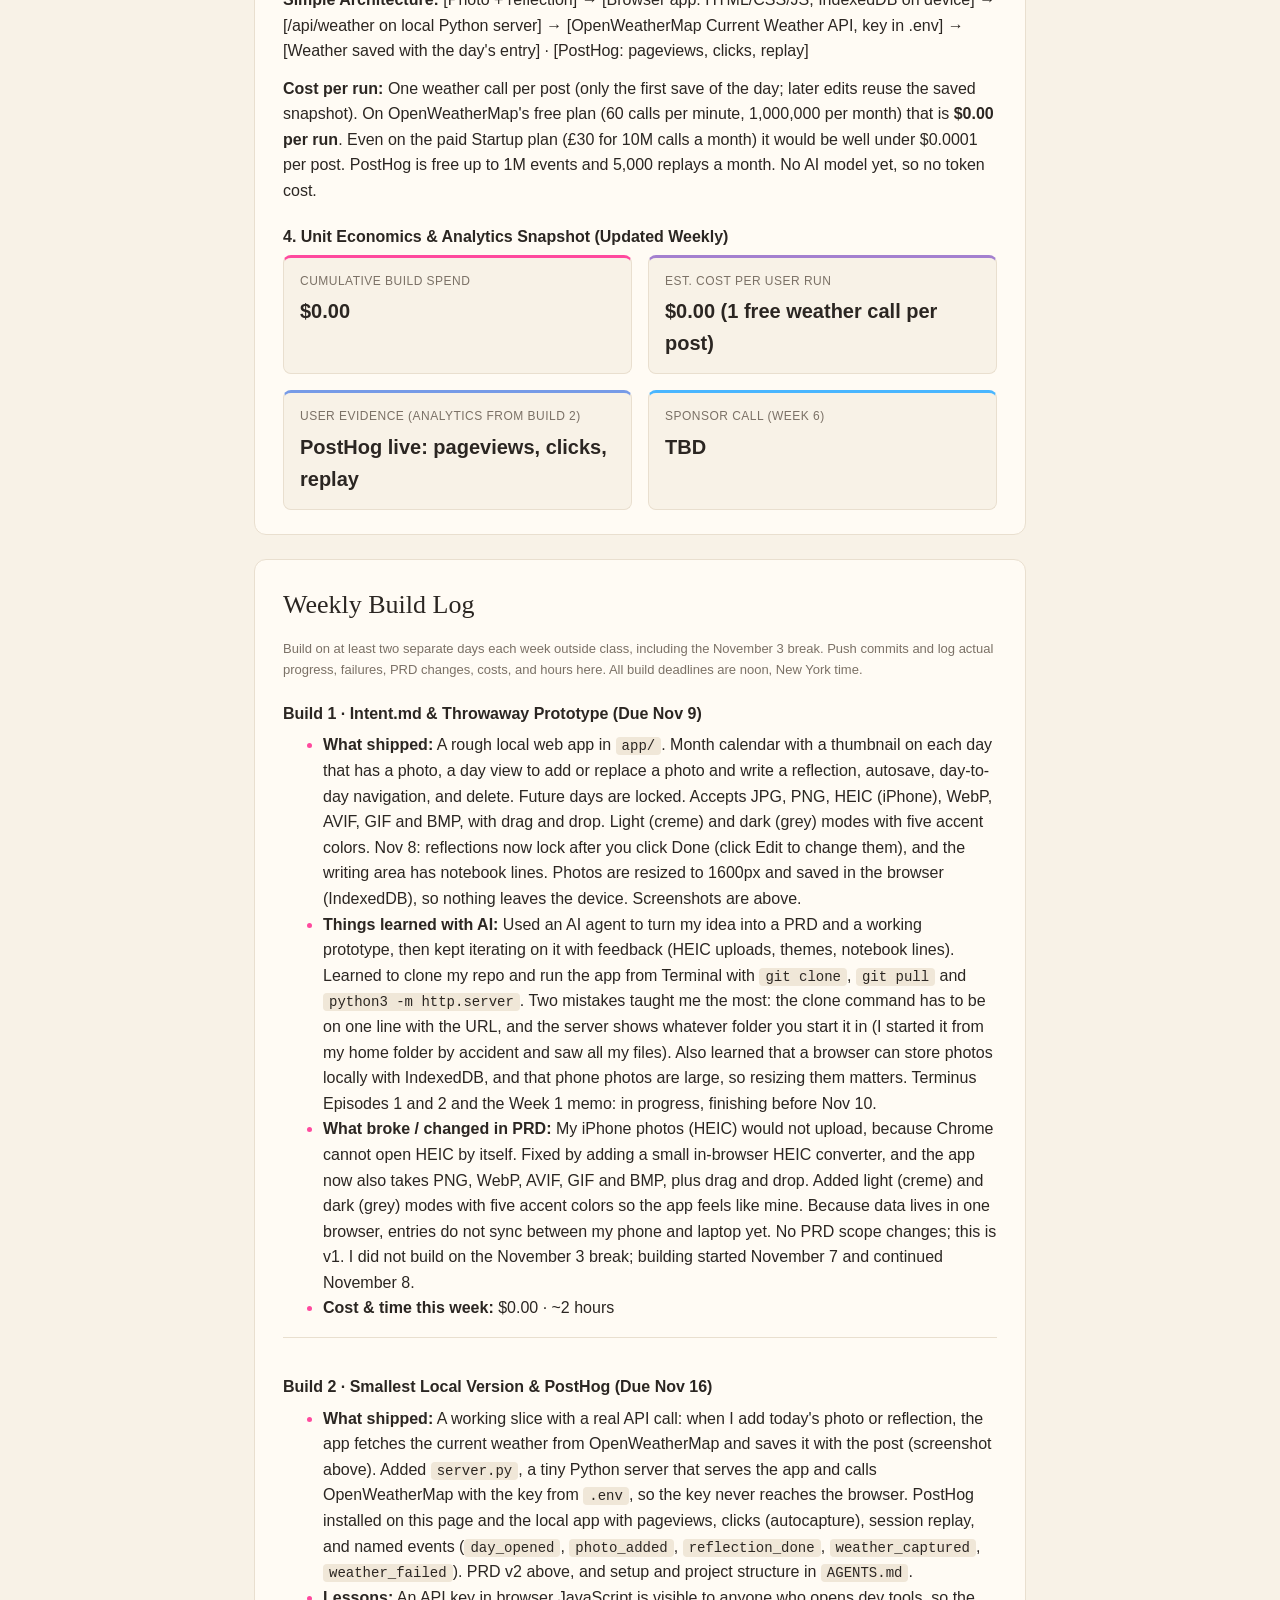
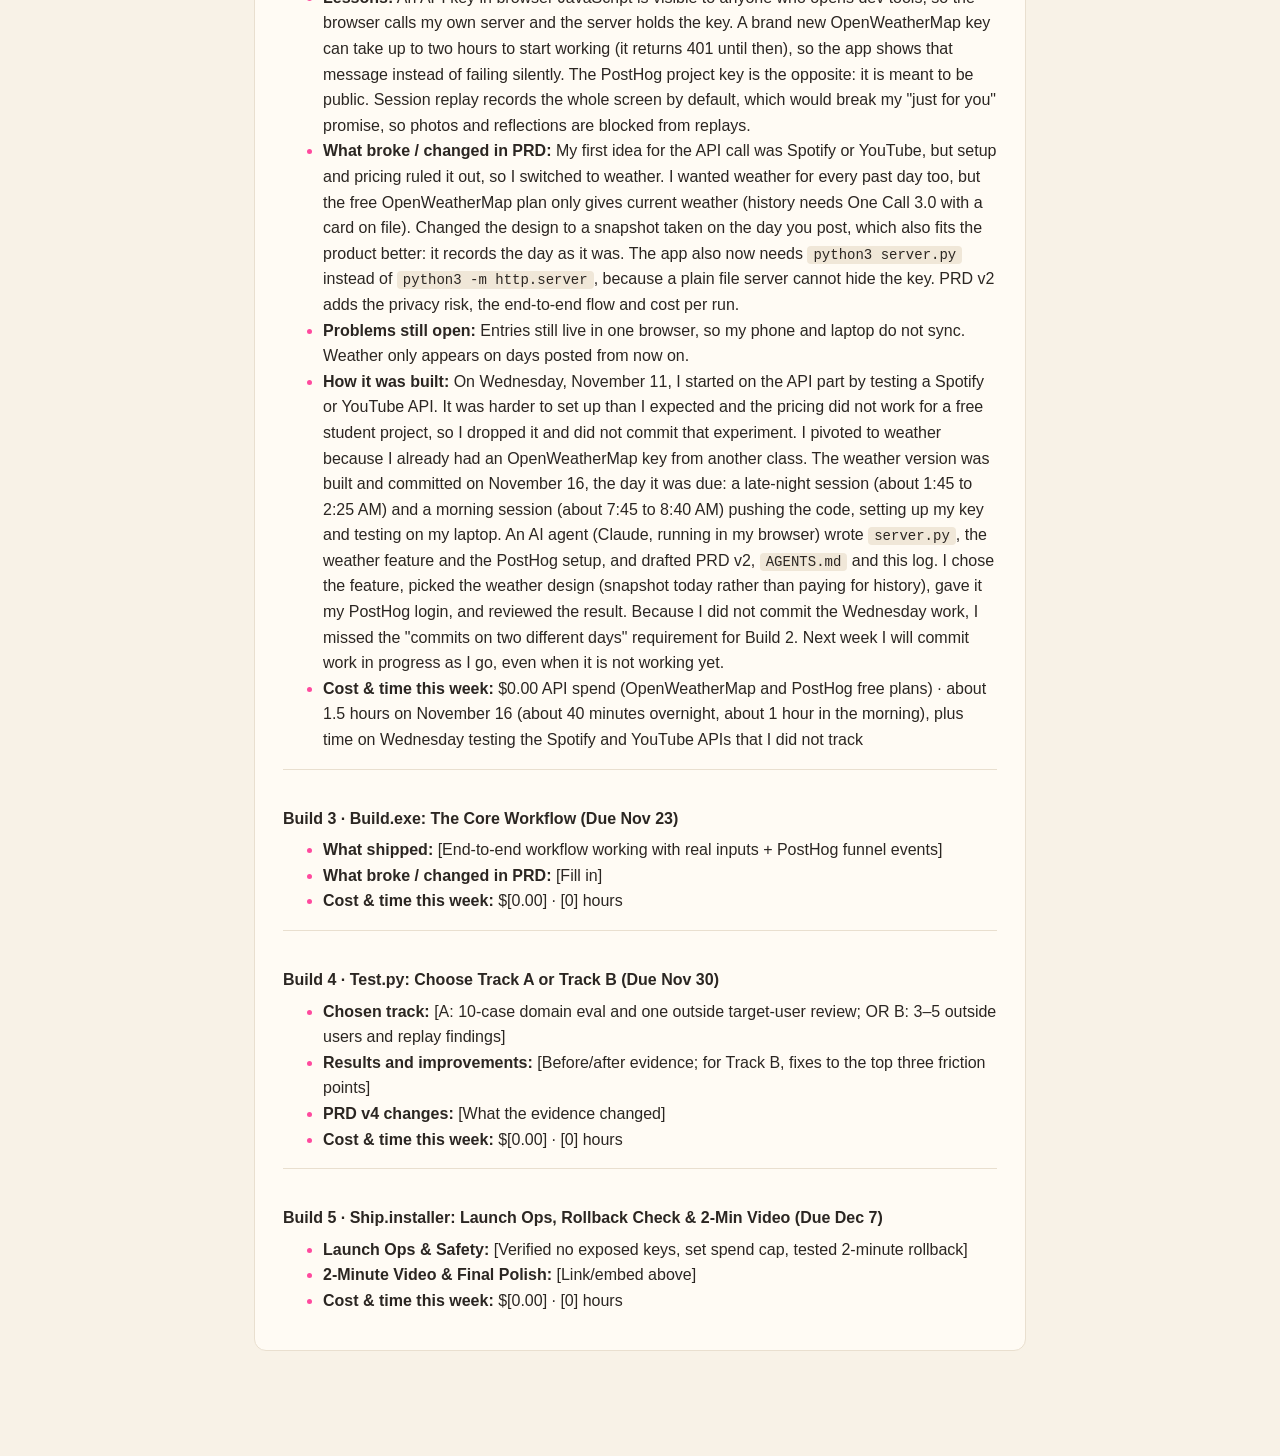
==== commit 182db231: "Build log: Wednesday Spotify/YouTube attempt and pivot Adds the uncommitted Wednesday test of a Spot" ====
--- a/docs/index.html
+++ b/docs/index.html
@@ -340,10 +340,10 @@
 <ul>
 <li><strong>What shipped:</strong> A working slice with a real API call: when I add today's photo or reflection, the app fetches the current weather from OpenWeatherMap and saves it with the post (screenshot above). Added <code>server.py</code>, a tiny Python server that serves the app and calls OpenWeatherMap with the key from <code>.env</code>, so the key never reaches the browser. PostHog installed on this page and the local app with pageviews, clicks (autocapture), session replay, and named events (<code>day_opened</code>, <code>photo_added</code>, <code>reflection_done</code>, <code>weather_captured</code>, <code>weather_failed</code>). PRD v2 above, and setup and project structure in <code>AGENTS.md</code>.</li>
 <li><strong>Lessons:</strong> An API key in browser JavaScript is visible to anyone who opens dev tools, so the browser calls my own server and the server holds the key. A brand new OpenWeatherMap key can take up to two hours to start working (it returns 401 until then), so the app shows that message instead of failing silently. The PostHog project key is the opposite: it is meant to be public. Session replay records the whole screen by default, which would break my "just for you" promise, so photos and reflections are blocked from replays.</li>
-<li><strong>What broke / changed in PRD:</strong> I wanted weather for every past day too, but the free OpenWeatherMap plan only gives current weather (history needs One Call 3.0 with a card on file). Changed the design to a snapshot taken on the day you post, which also fits the product better: it records the day as it was. The app also now needs <code>python3 server.py</code> instead of <code>python3 -m http.server</code>, because a plain file server cannot hide the key. PRD v2 adds the privacy risk, the end-to-end flow and cost per run.</li>
+<li><strong>What broke / changed in PRD:</strong> My first idea for the API call was Spotify or YouTube, but setup and pricing ruled it out, so I switched to weather. I wanted weather for every past day too, but the free OpenWeatherMap plan only gives current weather (history needs One Call 3.0 with a card on file). Changed the design to a snapshot taken on the day you post, which also fits the product better: it records the day as it was. The app also now needs <code>python3 server.py</code> instead of <code>python3 -m http.server</code>, because a plain file server cannot hide the key. PRD v2 adds the privacy risk, the end-to-end flow and cost per run.</li>
 <li><strong>Problems still open:</strong> Entries still live in one browser, so my phone and laptop do not sync. Weather only appears on days posted from now on.</li>
-<li><strong>How it was built:</strong> All of Build 2 happened on November 16, the day it was due: a late-night session (about 1:45 to 2:25 AM) and a morning session (about 7:45 to 8:40 AM) pushing the code, setting up my OpenWeatherMap key and testing on my laptop. An AI agent (Claude, running in my browser) wrote <code>server.py</code>, the weather feature and the PostHog setup, and drafted PRD v2, <code>AGENTS.md</code> and this log. I chose the feature, picked the weather design (snapshot today rather than paying for history), gave it my PostHog login, and reviewed the result. I did not build on any other day this week, so I missed the "commits on two different days" requirement for Build 2.</li>
-<li><strong>Cost & time this week:</strong> $0.00 API spend (OpenWeatherMap and PostHog free plans) · about 1.5 hours (about 40 minutes overnight, about 1 hour in the morning)</li>
+<li><strong>How it was built:</strong> On Wednesday, November 11, I started on the API part by testing a Spotify or YouTube API. It was harder to set up than I expected and the pricing did not work for a free student project, so I dropped it and did not commit that experiment. I pivoted to weather because I already had an OpenWeatherMap key from another class. The weather version was built and committed on November 16, the day it was due: a late-night session (about 1:45 to 2:25 AM) and a morning session (about 7:45 to 8:40 AM) pushing the code, setting up my key and testing on my laptop. An AI agent (Claude, running in my browser) wrote <code>server.py</code>, the weather feature and the PostHog setup, and drafted PRD v2, <code>AGENTS.md</code> and this log. I chose the feature, picked the weather design (snapshot today rather than paying for history), gave it my PostHog login, and reviewed the result. Because I did not commit the Wednesday work, I missed the "commits on two different days" requirement for Build 2. Next week I will commit work in progress as I go, even when it is not working yet.</li>
+<li><strong>Cost & time this week:</strong> $0.00 API spend (OpenWeatherMap and PostHog free plans) · about 1.5 hours on November 16 (about 40 minutes overnight, about 1 hour in the morning), plus time on Wednesday testing the Spotify and YouTube APIs that I did not track</li>
 </ul>
 </div>
 
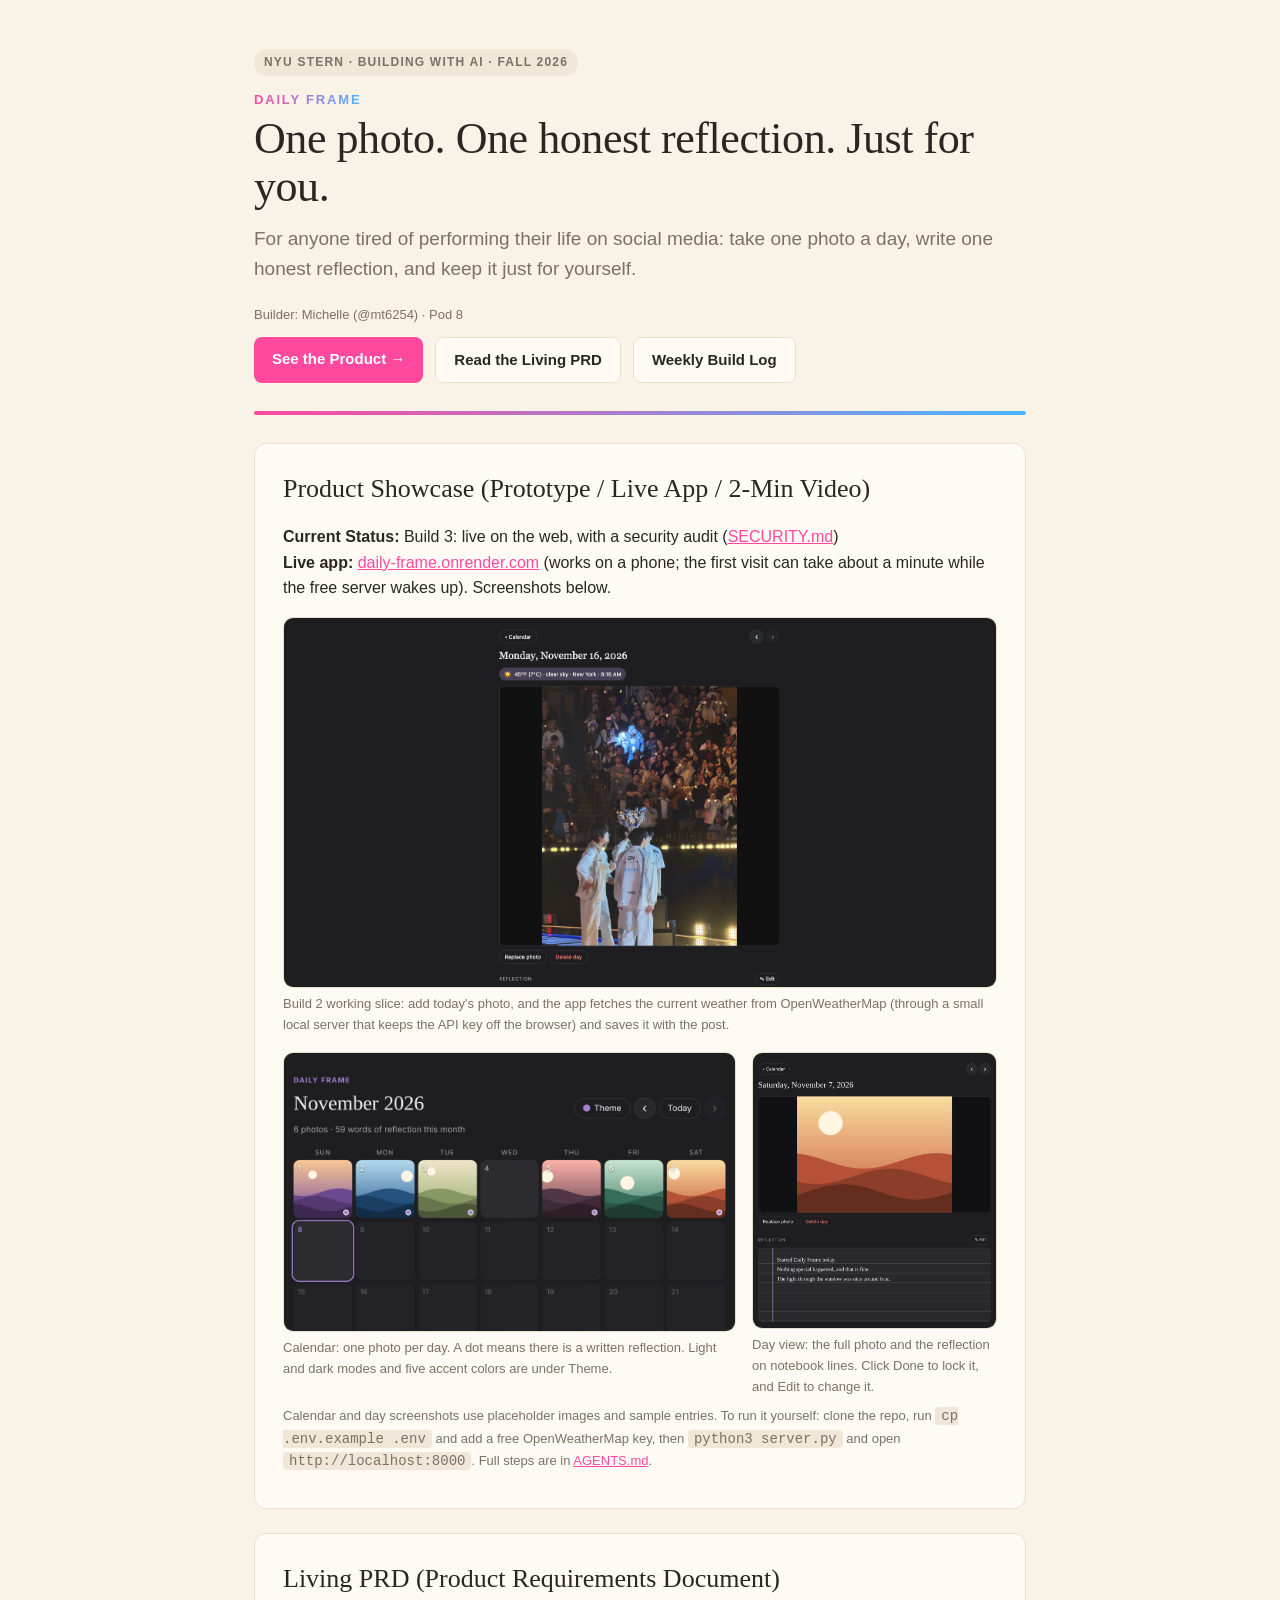
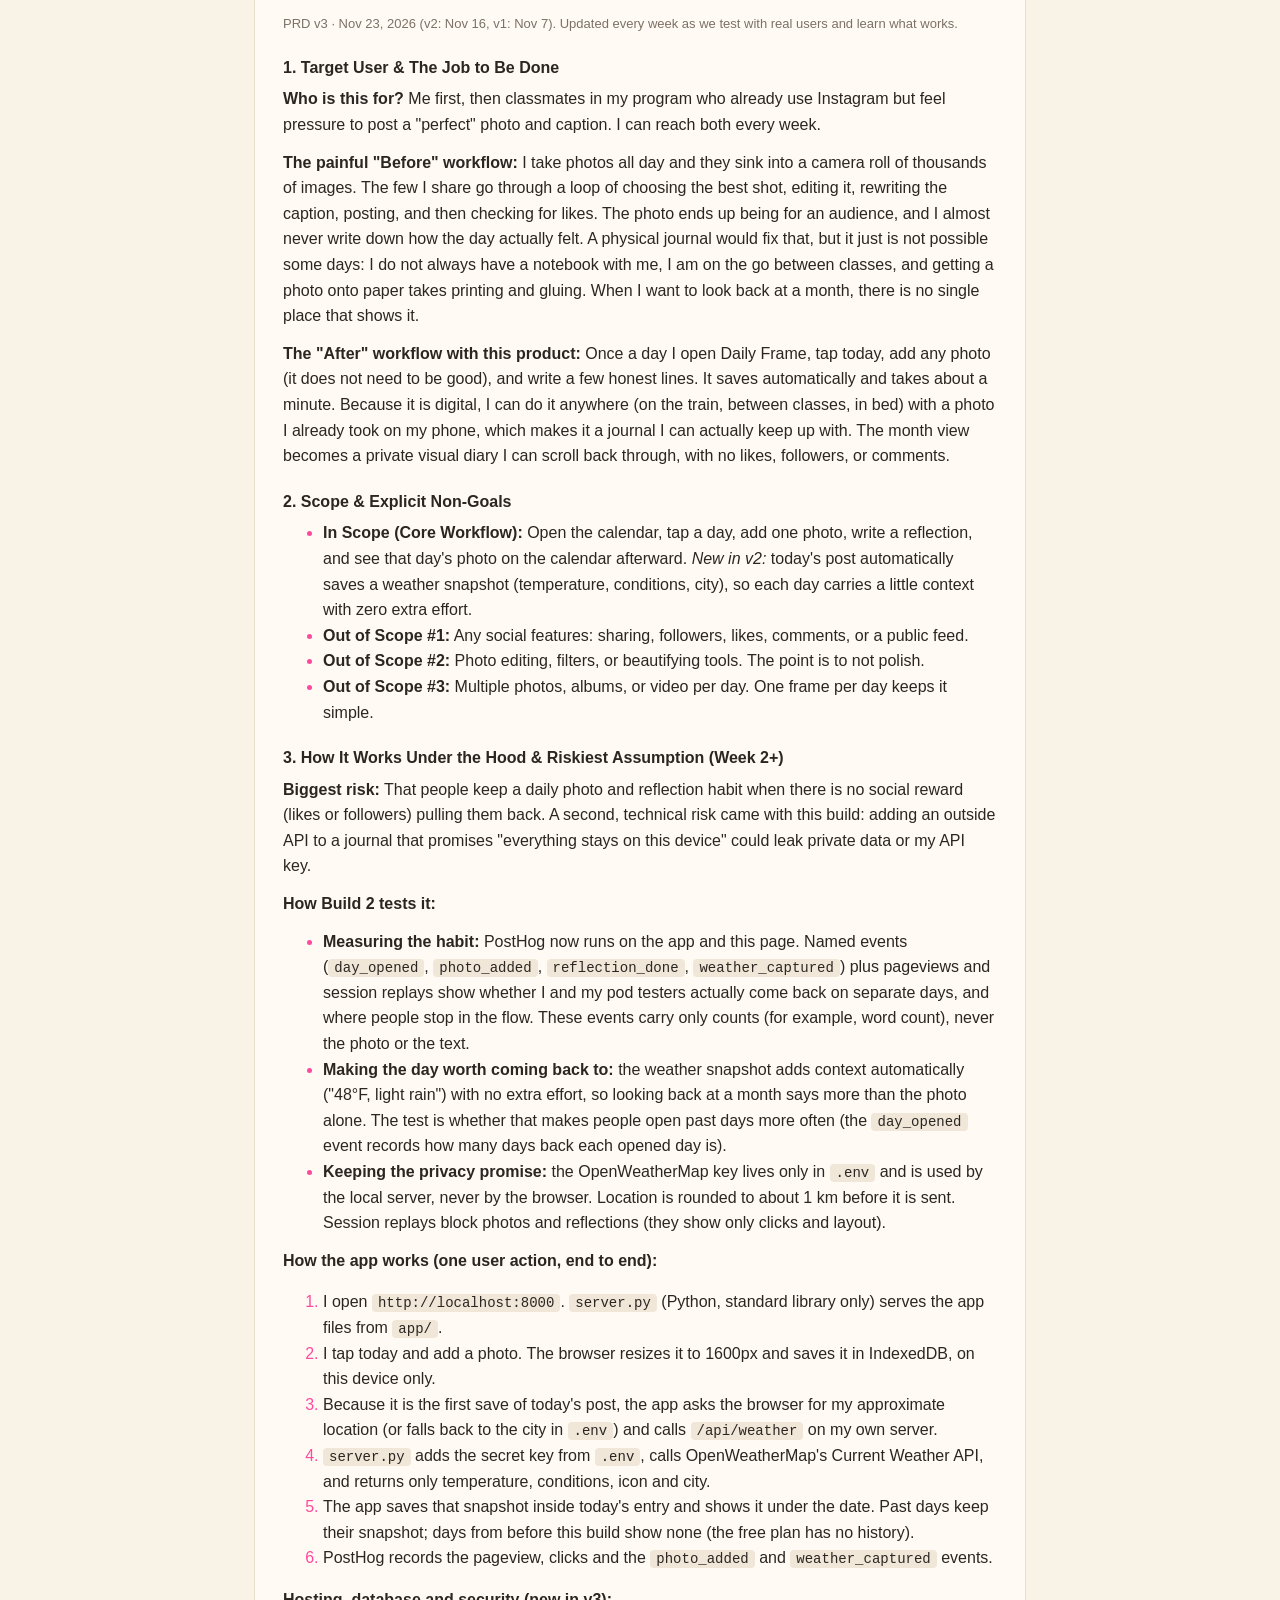
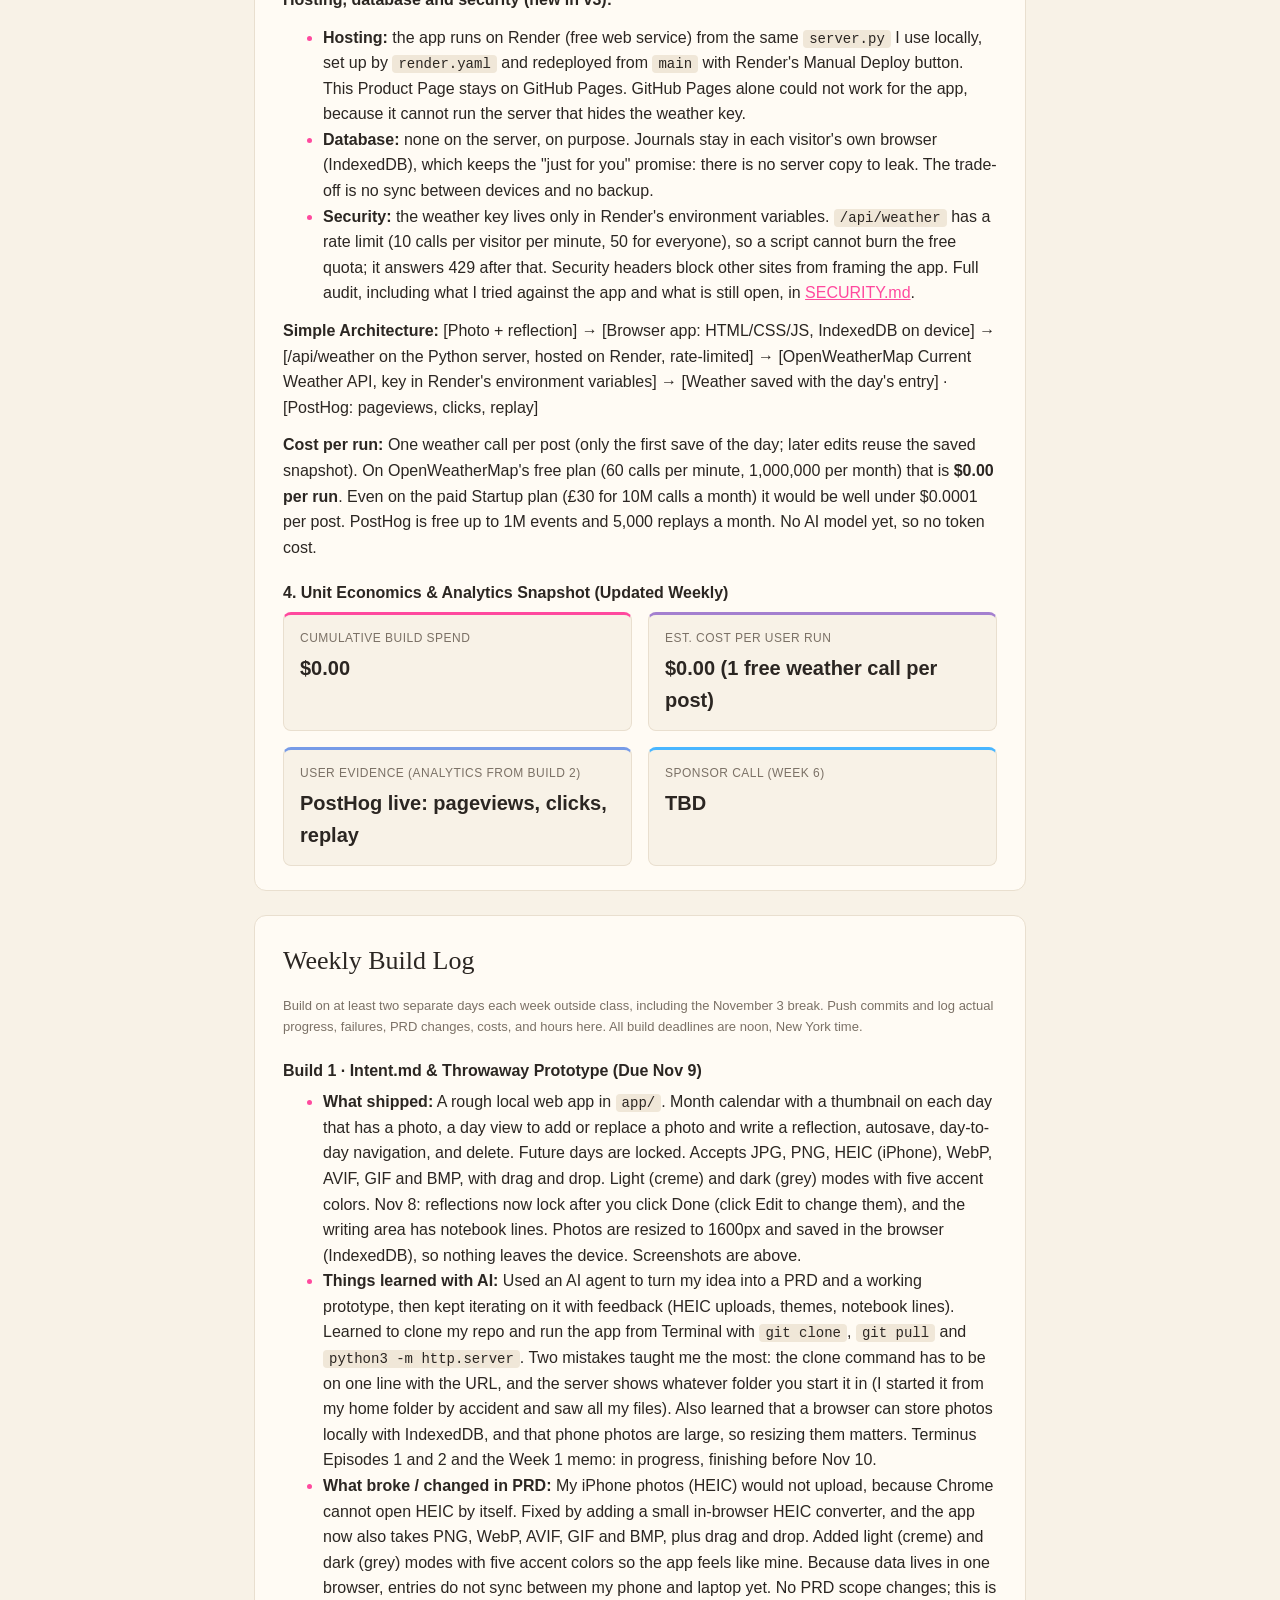
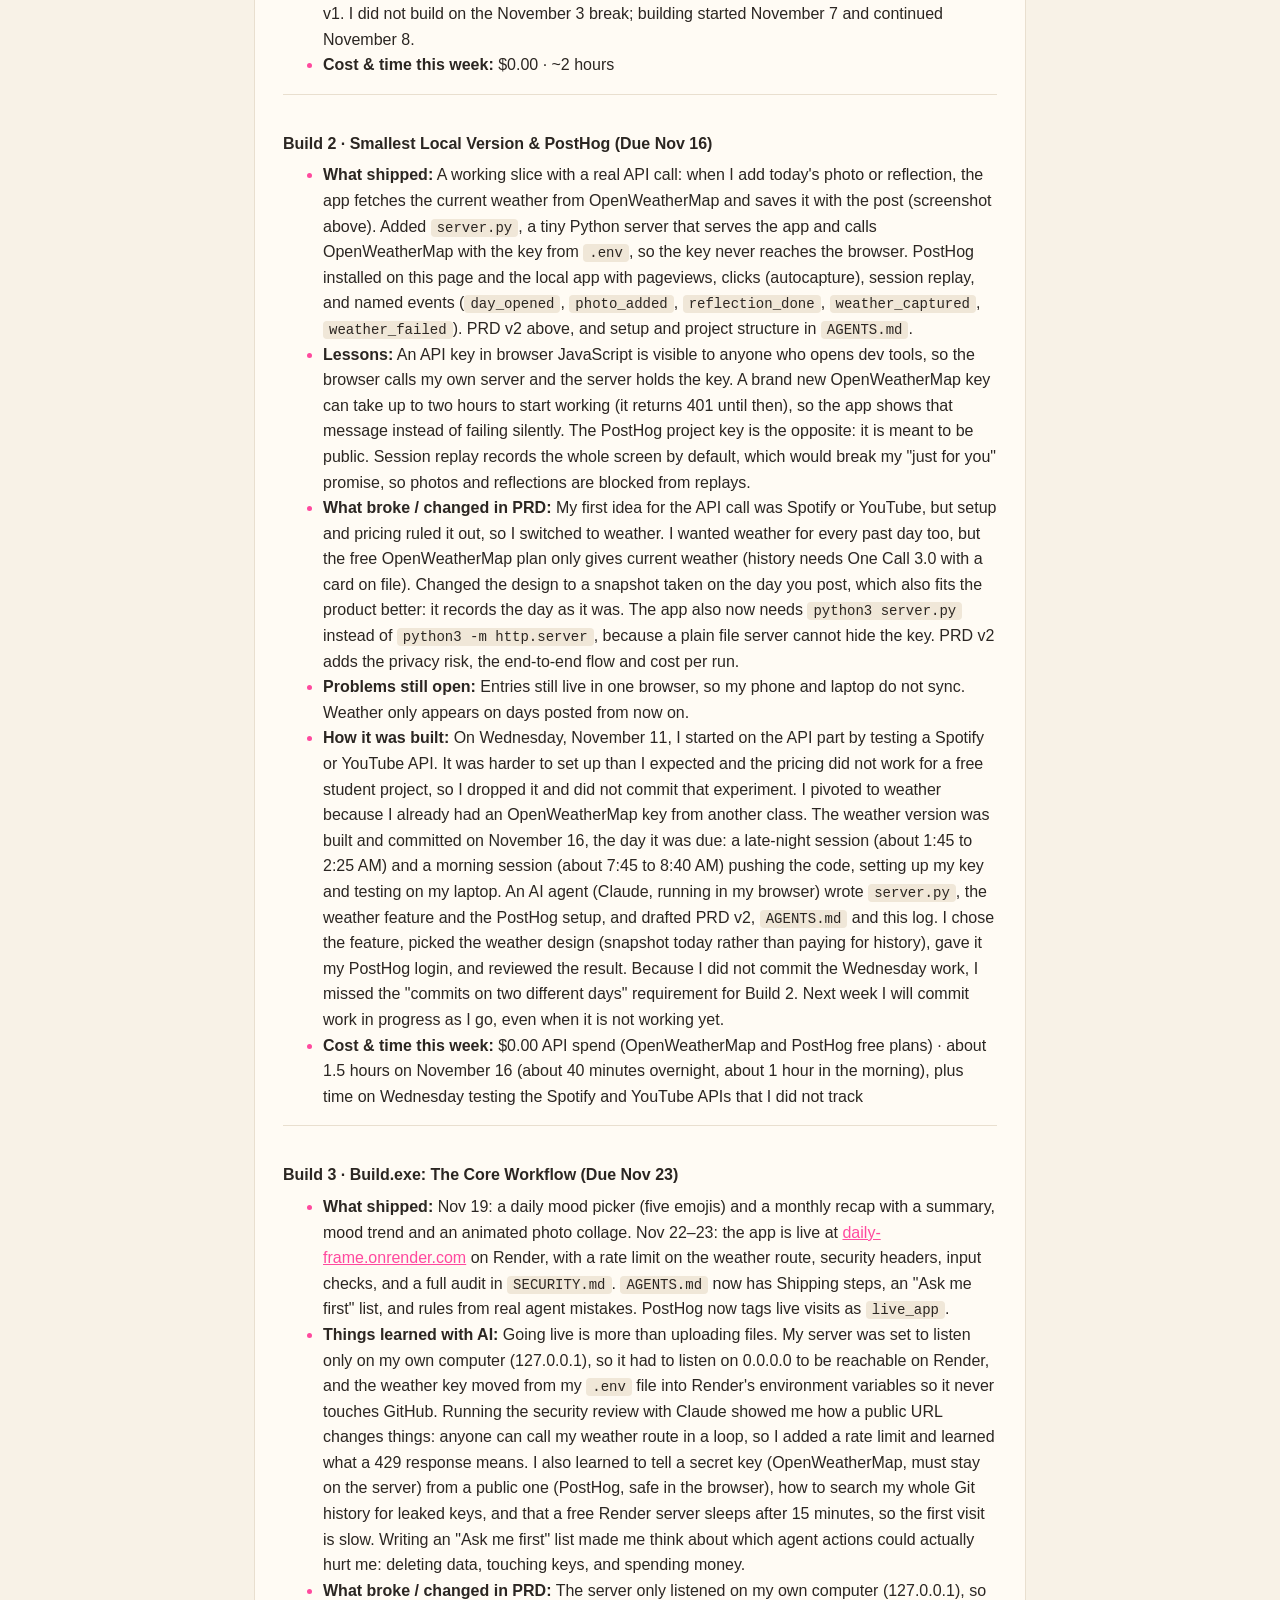
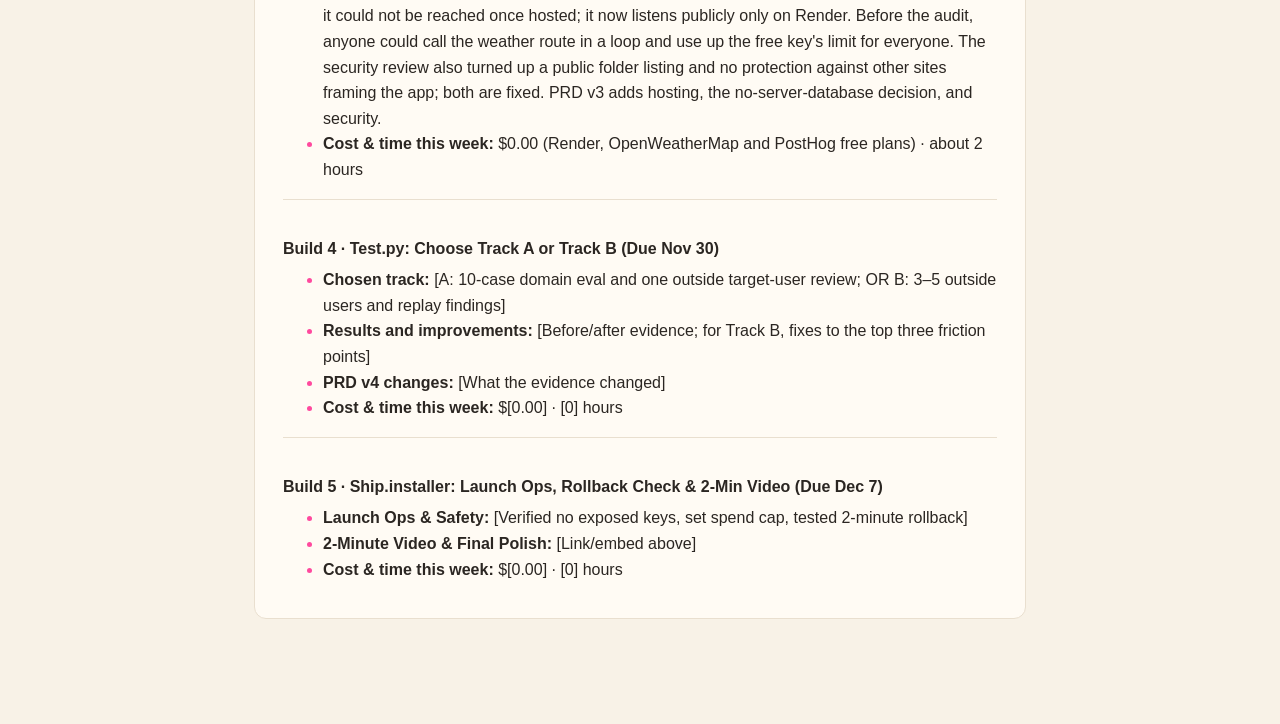
==== commit 6ebf721b: "Product Page: live app link, PRD v3, Build 3 log Co-Authored-By: Claude Opus 5.5 <noreply@anthropic." ====
--- a/docs/index.html
+++ b/docs/index.html
@@ -241,8 +241,8 @@
 <section id="live-demo">
 <h2>Product Showcase (Prototype / Live App / 2-Min Video)</h2>
 <p>
-<strong>Current Status:</strong> Build 2: working local slice with a real API call (OpenWeatherMap), verified on my laptop and tracked in PostHog<br />
-<strong>Demo:</strong> Screenshots of the app running locally on my laptop below. Cloud app URL comes in Build 5.
+<strong>Current Status:</strong> Build 3: live on the web, with a security audit (<a href="https://github.com/building-with-ai-f26/mt6254-daily-frame/blob/main/SECURITY.md">SECURITY.md</a>)<br />
+<strong>Live app:</strong> <a href="https://daily-frame.onrender.com">daily-frame.onrender.com</a> (works on a phone; the first visit can take about a minute while the free server wakes up). Screenshots below.
 </p>
 <figure class="shot-wide" id="weather-shot">
 <a href="app-weather.png"><img src="app-weather.png" alt="Daily Frame day view showing today's photo with a weather snapshot from OpenWeatherMap above it" onerror="document.getElementById('weather-shot').hidden = true" /></a>
@@ -264,7 +264,7 @@
 <!-- LIVING PRD (Updated every week!) -->
 <section id="prd">
 <h2>Living PRD (Product Requirements Document)</h2>
-<p class="meta">PRD v2 · Nov 16, 2026 (v1: Nov 7). Updated every week as we test with real users and learn what works.</p>
+<p class="meta">PRD v3 · Nov 23, 2026 (v2: Nov 16, v1: Nov 7). Updated every week as we test with real users and learn what works.</p>
 
 <h3>1. Target User & The Job to Be Done</h3>
 <p><strong>Who is this for?</strong> Me first, then classmates in my program who already use Instagram but feel pressure to post a "perfect" photo and caption. I can reach both every week.</p>
@@ -296,7 +296,13 @@
 <li>The app saves that snapshot inside today's entry and shows it under the date. Past days keep their snapshot; days from before this build show none (the free plan has no history).</li>
 <li>PostHog records the pageview, clicks and the <code>photo_added</code> and <code>weather_captured</code> events.</li>
 </ol>
-<p><strong>Simple Architecture:</strong> [Photo + reflection] → [Browser app: HTML/CSS/JS, IndexedDB on device] → [/api/weather on local Python server] → [OpenWeatherMap Current Weather API, key in .env] → [Weather saved with the day's entry] · [PostHog: pageviews, clicks, replay]</p>
+<p><strong>Hosting, database and security (new in v3):</strong></p>
+<ul>
+<li><strong>Hosting:</strong> the app runs on Render (free web service) from the same <code>server.py</code> I use locally, set up by <code>render.yaml</code> and redeployed from <code>main</code> with Render's Manual Deploy button. This Product Page stays on GitHub Pages. GitHub Pages alone could not work for the app, because it cannot run the server that hides the weather key.</li>
+<li><strong>Database:</strong> none on the server, on purpose. Journals stay in each visitor's own browser (IndexedDB), which keeps the "just for you" promise: there is no server copy to leak. The trade-off is no sync between devices and no backup.</li>
+<li><strong>Security:</strong> the weather key lives only in Render's environment variables. <code>/api/weather</code> has a rate limit (10 calls per visitor per minute, 50 for everyone), so a script cannot burn the free quota; it answers 429 after that. Security headers block other sites from framing the app. Full audit, including what I tried against the app and what is still open, in <a href="https://github.com/building-with-ai-f26/mt6254-daily-frame/blob/main/SECURITY.md">SECURITY.md</a>.</li>
+</ul>
+<p><strong>Simple Architecture:</strong> [Photo + reflection] → [Browser app: HTML/CSS/JS, IndexedDB on device] → [/api/weather on the Python server, hosted on Render, rate-limited] → [OpenWeatherMap Current Weather API, key in Render's environment variables] → [Weather saved with the day's entry] · [PostHog: pageviews, clicks, replay]</p>
 <p><strong>Cost per run:</strong> One weather call per post (only the first save of the day; later edits reuse the saved snapshot). On OpenWeatherMap's free plan (60 calls per minute, 1,000,000 per month) that is <strong>$0.00 per run</strong>. Even on the paid Startup plan (£30 for 10M calls a month) it would be well under $0.0001 per post. PostHog is free up to 1M events and 5,000 replays a month. No AI model yet, so no token cost.</p>
 
 <h3>4. Unit Economics & Analytics Snapshot (Updated Weekly)</h3>
@@ -350,9 +356,10 @@
 <div class="log-entry">
 <h3>Build 3 · Build.exe: The Core Workflow (Due Nov 23)</h3>
 <ul>
-<li><strong>What shipped:</strong> [End-to-end workflow working with real inputs + PostHog funnel events]</li>
-<li><strong>What broke / changed in PRD:</strong> [Fill in]</li>
-<li><strong>Cost & time this week:</strong> $[0.00] · [0] hours</li>
+<li><strong>What shipped:</strong> Nov 19: a daily mood picker (five emojis) and a monthly recap with a summary, mood trend and an animated photo collage. Nov 22–23: the app is live at <a href="https://daily-frame.onrender.com">daily-frame.onrender.com</a> on Render, with a rate limit on the weather route, security headers, input checks, and a full audit in <code>SECURITY.md</code>. <code>AGENTS.md</code> now has Shipping steps, an "Ask me first" list, and rules from real agent mistakes. PostHog now tags live visits as <code>live_app</code>.</li>
+<li><strong>Things learned with AI:</strong> Going live is more than uploading files. My server was set to listen only on my own computer (127.0.0.1), so it had to listen on 0.0.0.0 to be reachable on Render, and the weather key moved from my <code>.env</code> file into Render's environment variables so it never touches GitHub. Running the security review with Claude showed me how a public URL changes things: anyone can call my weather route in a loop, so I added a rate limit and learned what a 429 response means. I also learned to tell a secret key (OpenWeatherMap, must stay on the server) from a public one (PostHog, safe in the browser), how to search my whole Git history for leaked keys, and that a free Render server sleeps after 15 minutes, so the first visit is slow. Writing an "Ask me first" list made me think about which agent actions could actually hurt me: deleting data, touching keys, and spending money.</li>
+<li><strong>What broke / changed in PRD:</strong> The server only listened on my own computer (127.0.0.1), so it could not be reached once hosted; it now listens publicly only on Render. Before the audit, anyone could call the weather route in a loop and use up the free key's limit for everyone. The security review also turned up a public folder listing and no protection against other sites framing the app; both are fixed. PRD v3 adds hosting, the no-server-database decision, and security.</li>
+<li><strong>Cost & time this week:</strong> $0.00 (Render, OpenWeatherMap and PostHog free plans) · about 2 hours</li>
 </ul>
 </div>
 
